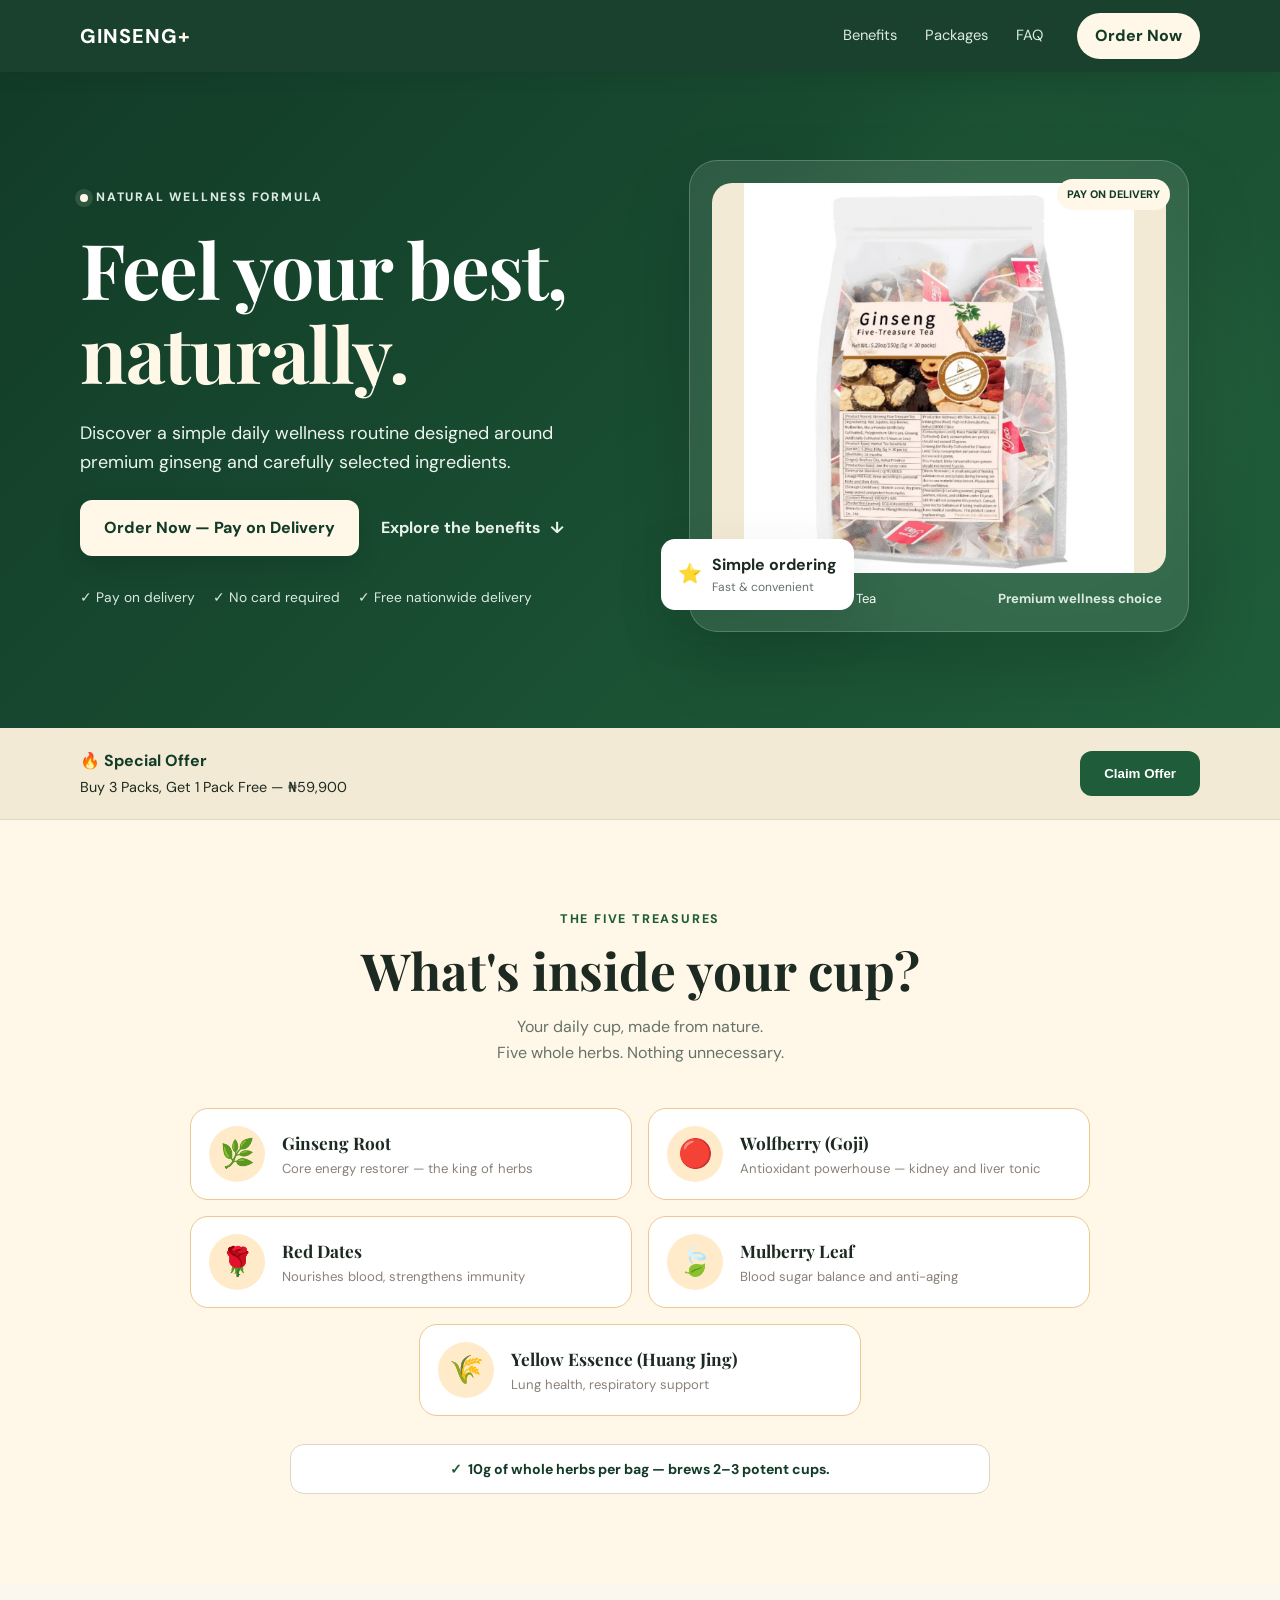
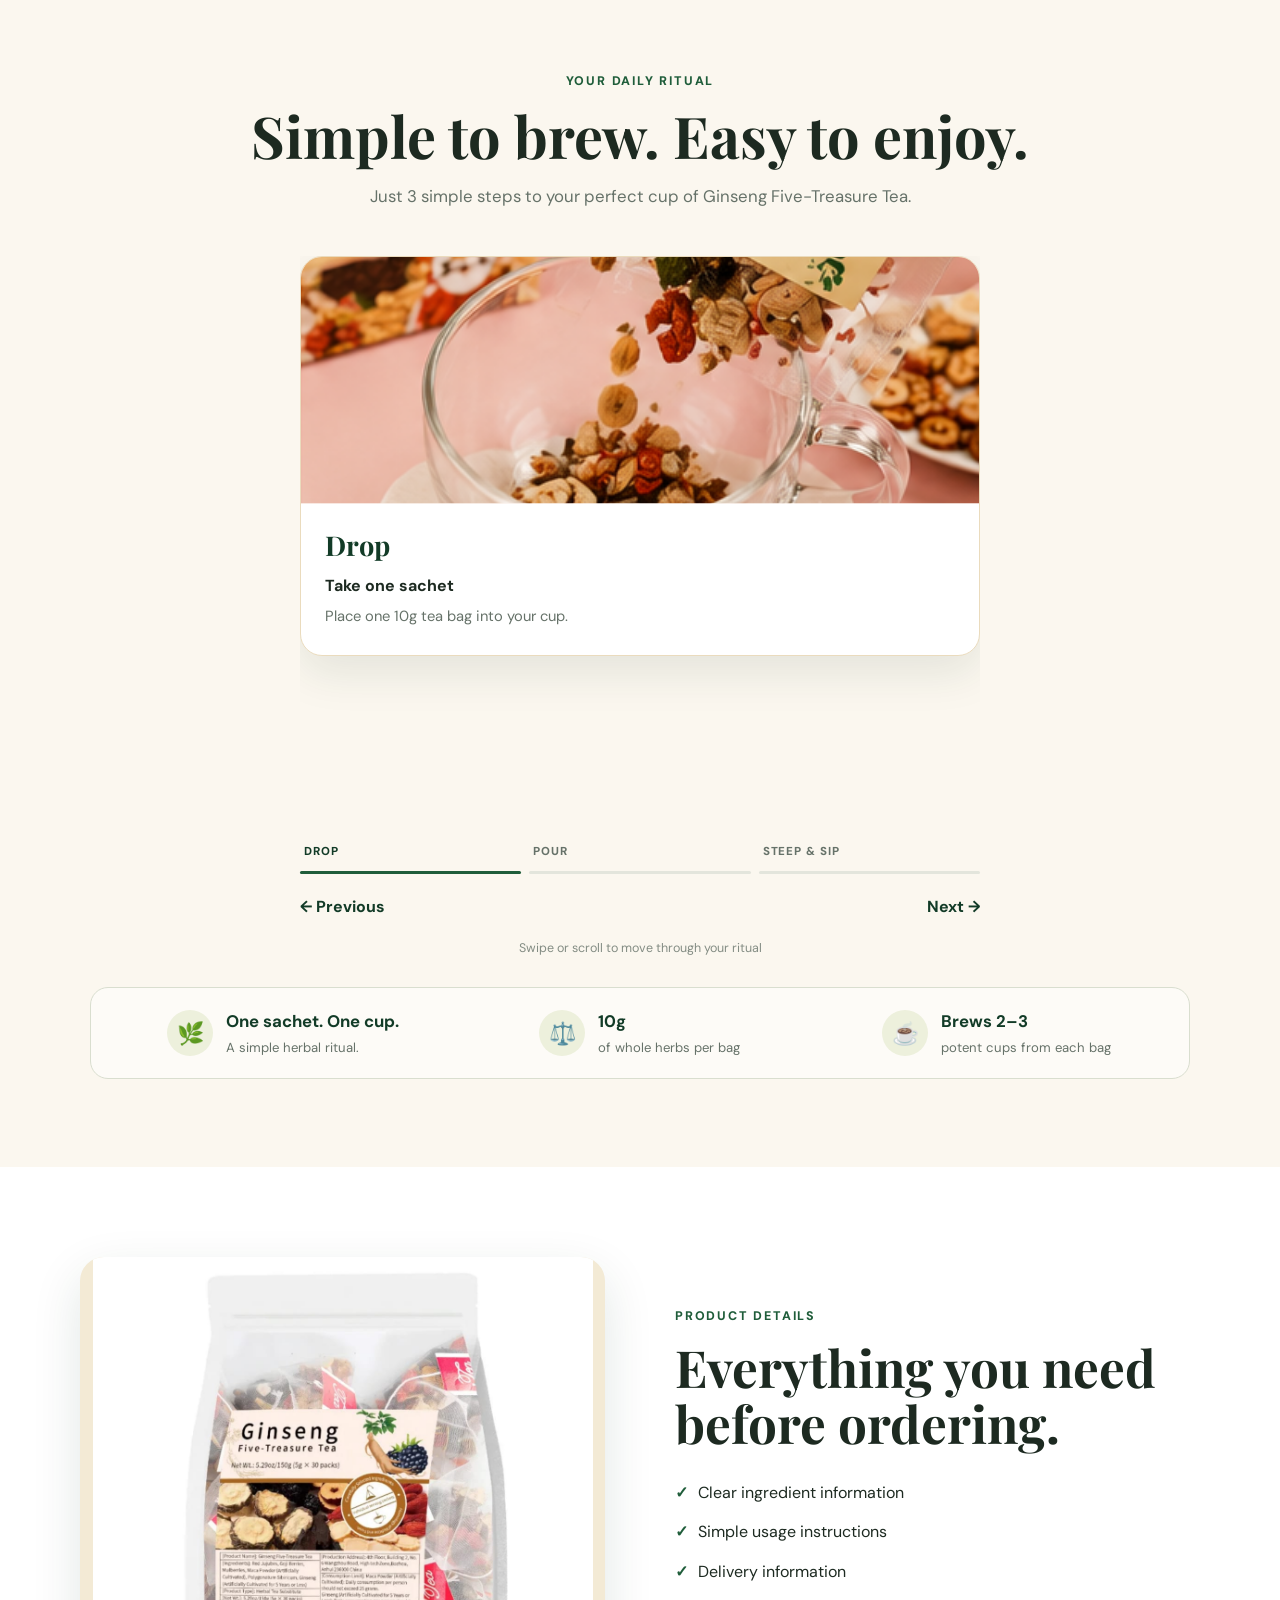
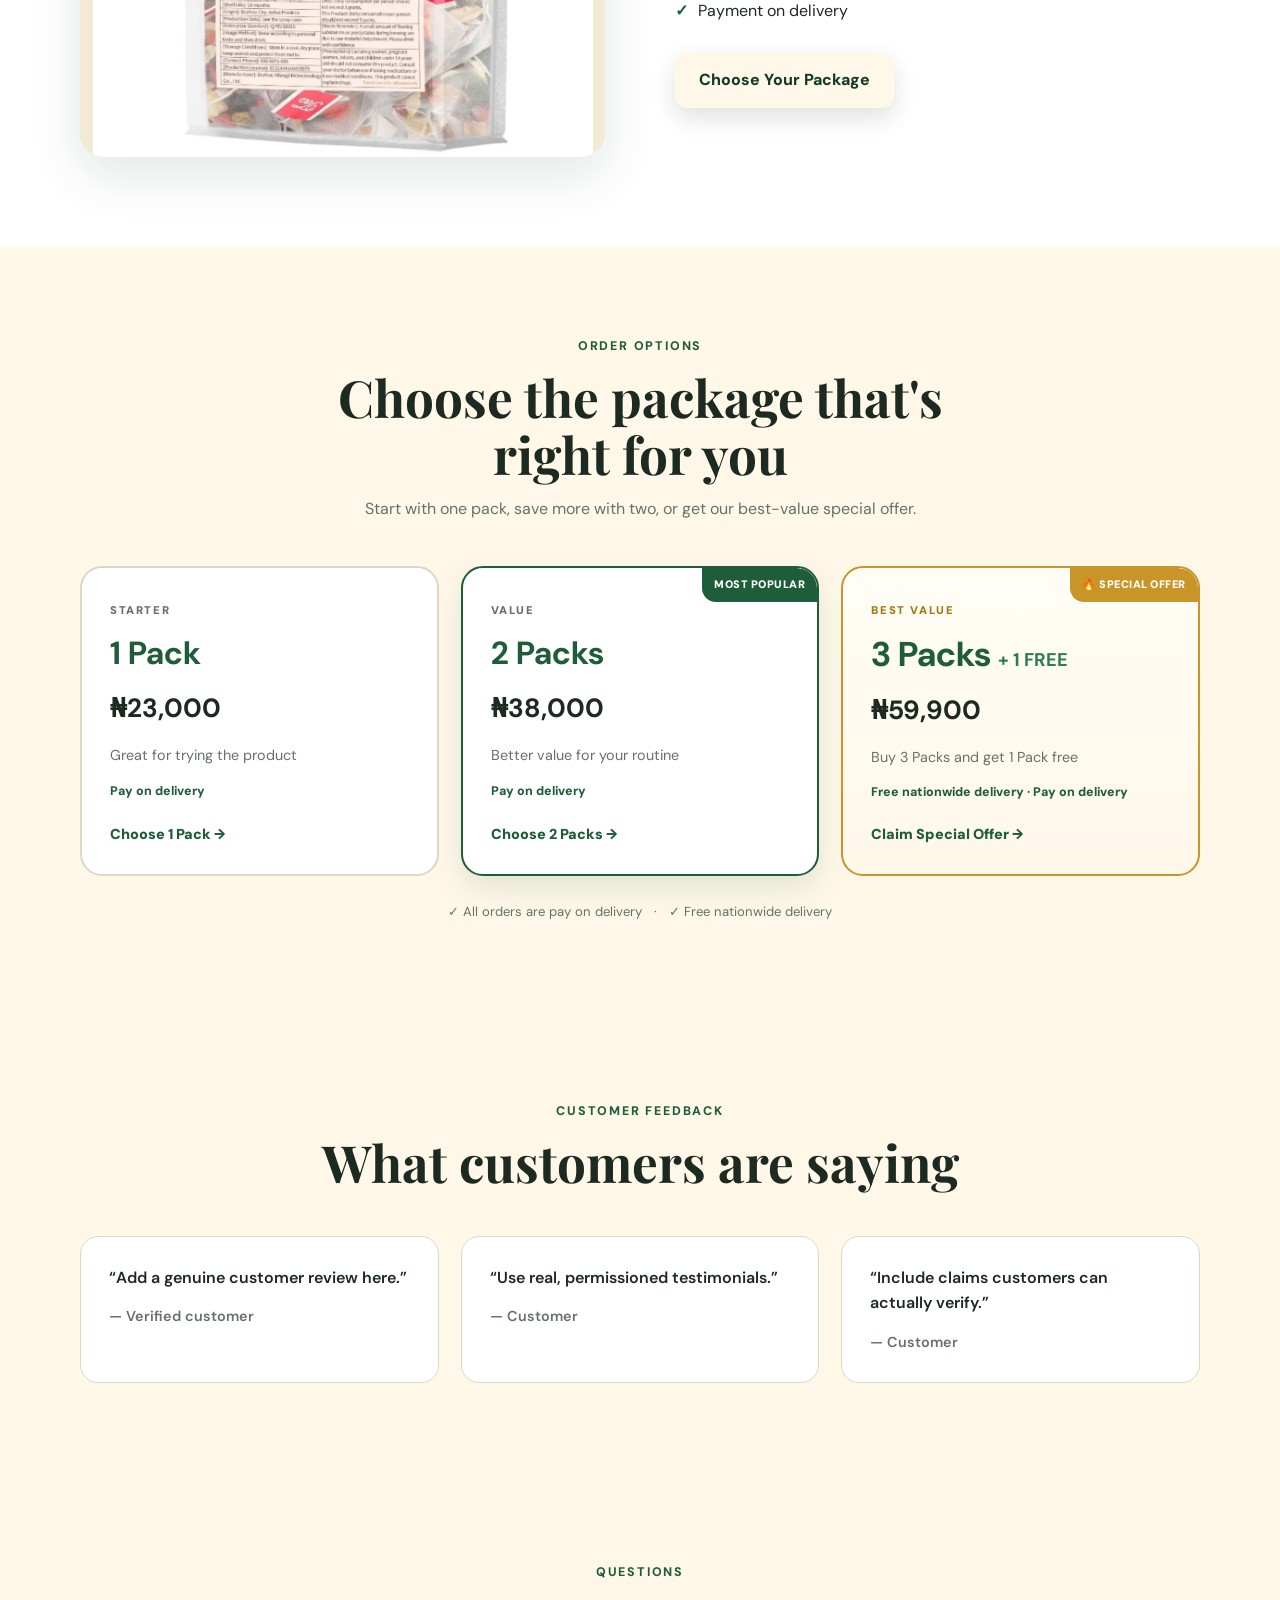
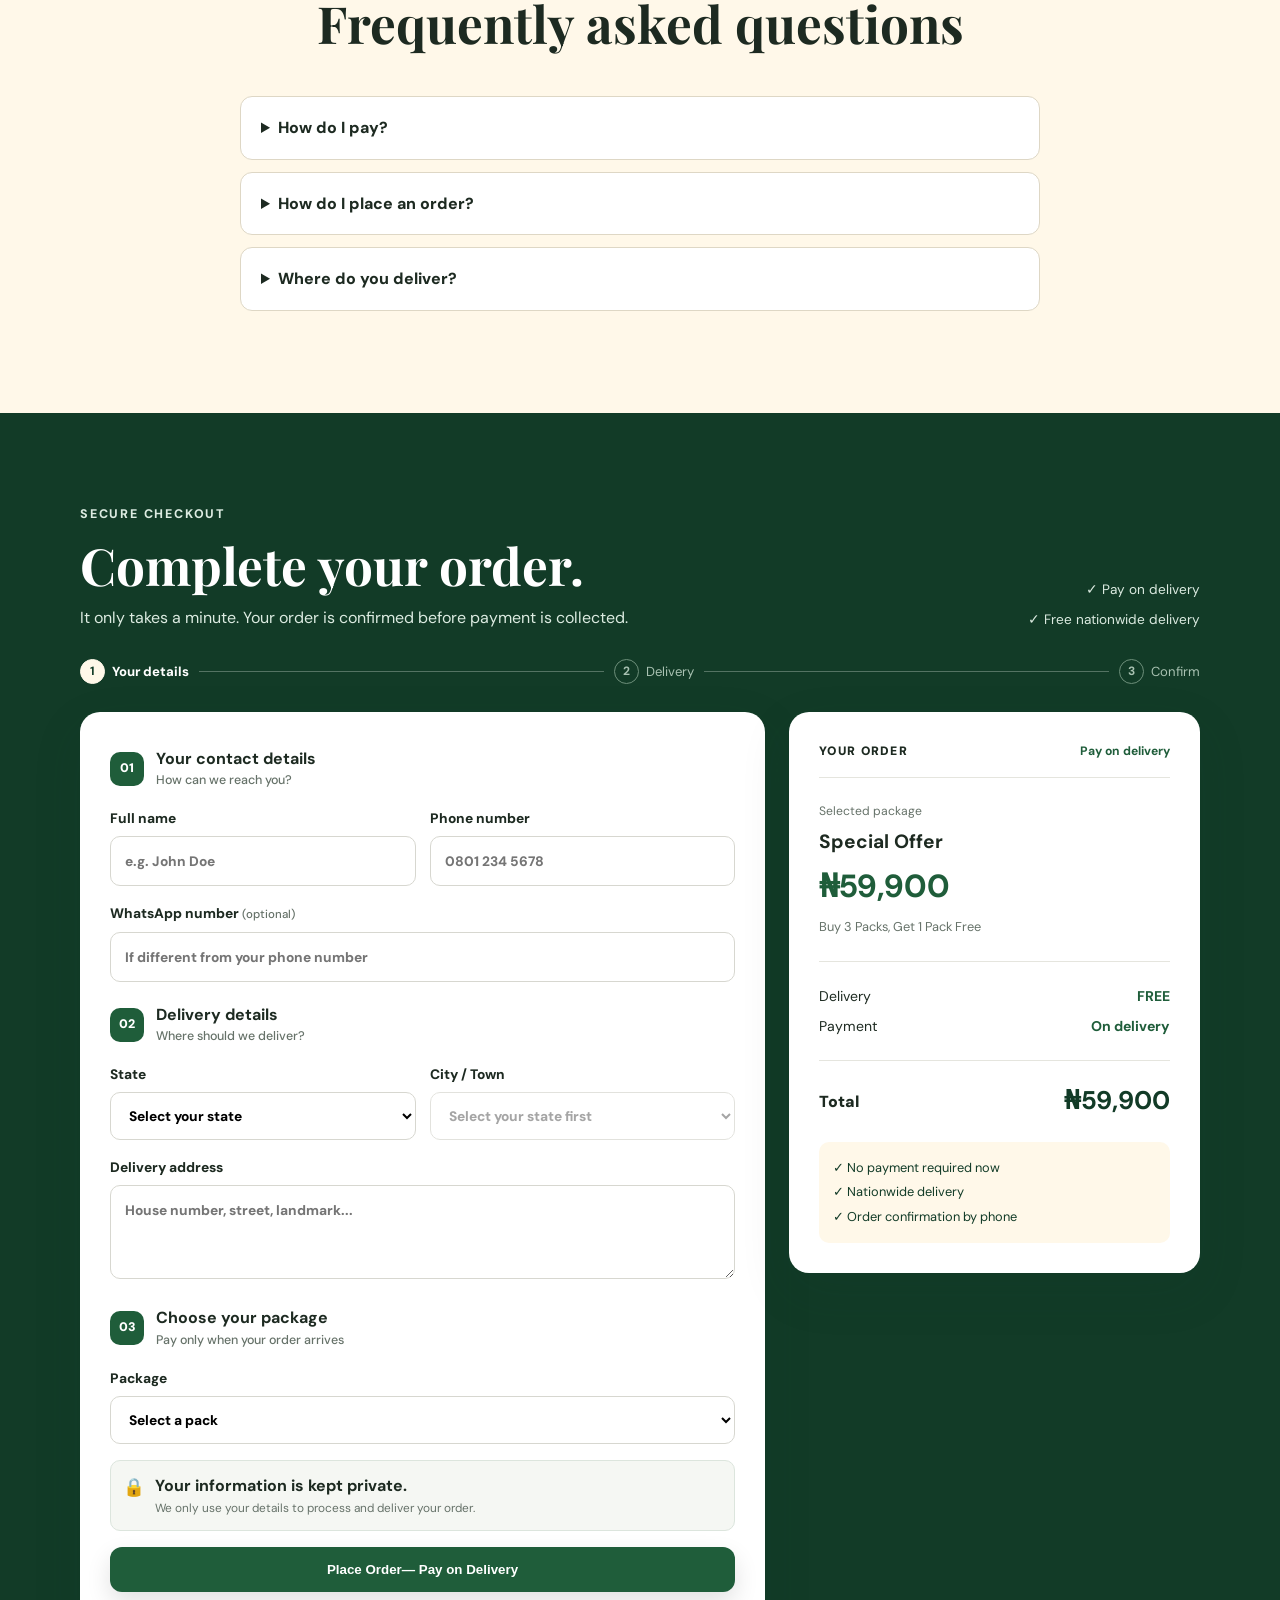
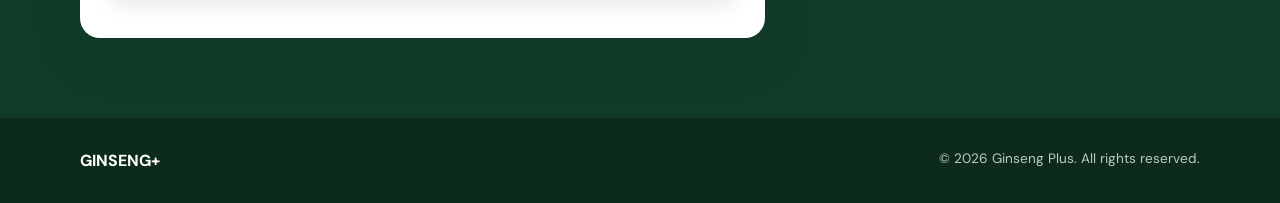
==== index.html @ 7aba9090 "Update order FAQ wording" ====
<!DOCTYPE html><html lang="en"><head><meta charset="UTF-8"><meta name="viewport" content="width=device-width, initial-scale=1.0"><meta name="description" content="Ginseng Plus — order online and pay on delivery."><title>Ginseng Plus | Pay on Delivery</title><link rel="stylesheet" href="css/style.css?v=14"></head><body><header class="site-header"><div class="container nav"><a class="logo" href="#">GINSENG<span>+</span></a><nav class="desktop-nav" aria-label="Main navigation"><a href="#benefits">Benefits</a><a href="#packages">Packages</a><a href="#faq">FAQ</a></nav><a class="nav-cta" href="#order">Order Now</a></div></header><main><section class="hero"><div class="container hero-grid"><div class="hero-copy"><div class="hero-kicker"><span class="kicker-dot"></span> NATURAL WELLNESS FORMULA</div><h1>Feel your best, <span>naturally.</span></h1><p class="hero-text">Discover a simple daily wellness routine designed around premium ginseng and carefully selected ingredients.</p><div class="hero-actions"><a class="btn btn-primary hero-primary" href="#order">Order Now <span>— Pay on Delivery</span></a><a class="text-link hero-secondary" href="#benefits">Explore the benefits <span>↓</span></a></div><div class="trust-row"><span>✓ Pay on delivery</span><span>✓ No card required</span><span>✓ Free nationwide delivery</span></div></div><div class="hero-visual"><div class="hero-glow"></div><div class="product-card"><div class="badge">PAY ON DELIVERY</div><img class="product-image" src="assets/product.jpg" alt="Ginseng Five-Treasure Tea product pack"><div class="product-caption"><span>Ginseng Five-Treasure Tea</span><strong>Premium wellness choice</strong></div></div><div class="floating-trust"><span>⭐</span><div><strong>Simple ordering</strong><small>Fast & convenient</small></div></div></div></div></section><section class="offer-strip"><div class="container offer"><div><strong>🔥 Special Offer</strong><br><span>Buy 3 Packs, Get 1 Pack Free — ₦59,900</span></div><button id="claimOffer" class="btn btn-secondary" type="button">Claim Offer</button></div></section><section class="product-section"><div class="container product-grid"><img class="product-image product-image-large" src="assets/product.jpg" alt="Ginseng Five-Treasure Tea product pack"><div><p class="eyebrow">PRODUCT DETAILS</p><h2>Everything you need before ordering.</h2><ul class="check-list"><li>Clear ingredient information</li><li>Simple usage instructions</li><li>Delivery information</li><li>Payment on delivery</li></ul><a class="btn btn-primary" href="#order">Choose Your Package</a></div></div></section><section id="packages" class="packages section"><div class="container"><div class="section-heading"><p class="eyebrow">ORDER OPTIONS</p><h2>Choose the package that's right for you</h2><p>Start with one pack, save more with two, or get our best-value special offer.</p></div><div class="package-grid"><button class="package" data-package="1 Pack — ₦23,000"><span class="package-label">STARTER</span><strong>1 Pack</strong><b>₦23,000</b><small>Great for trying the product</small><em>Pay on delivery</em><span class="package-cta">Choose 1 Pack →</span></button><button class="package popular" data-package="2 Packs — ₦38,000"><span class="popular-badge">MOST POPULAR</span><span class="package-label">VALUE</span><strong>2 Packs</strong><b>₦38,000</b><small>Better value for your routine</small><em>Pay on delivery</em><span class="package-cta">Choose 2 Packs →</span></button><button id="special-offer" class="package special" data-package="3 Packs + 1 Free — ₦59,900"><span class="special-badge">🔥 SPECIAL OFFER</span><span class="package-label">BEST VALUE</span><strong>3 Packs <span>+ 1 FREE</span></strong><b>₦59,900</b><small>Buy 3 Packs and get 1 Pack free</small><em>Free nationwide delivery · Pay on delivery</em><span class="package-cta">Claim Special Offer →</span></button></div><p class="package-note">✓ All orders are pay on delivery &nbsp; · &nbsp; ✓ Free nationwide delivery</p></div></section><section class="reviews section"><div class="container"><div class="section-heading"><p class="eyebrow">CUSTOMER FEEDBACK</p><h2>What customers are saying</h2></div><div class="reviews-grid"><blockquote>“Add a genuine customer review here.”<cite>— Verified customer</cite></blockquote><blockquote>“Use real, permissioned testimonials.”<cite>— Customer</cite></blockquote><blockquote>“Include claims customers can actually verify.”<cite>— Customer</cite></blockquote></div></div></section><section id="faq" class="faq section"><div class="container narrow"><div class="section-heading"><p class="eyebrow">QUESTIONS</p><h2>Frequently asked questions</h2></div><details><summary>How do I pay?</summary><p>You pay when your order is delivered. No card payment is required on this website.</p></details><details><summary>How do I place an order?</summary><p>Select a pack, complete your delivery details, and submit the order. Your order can then be confirmed by our team.</p></details><details><summary>Where do you deliver?</summary><p>We offer free delivery nationwide.</p></details></div></section><section id="order" class="order-section"><div class="container checkout-wrap"><div class="checkout-header"><div><p class="eyebrow">SECURE CHECKOUT</p><h2>Complete your order.</h2><p>It only takes a minute. Your order is confirmed before payment is collected.</p></div><div class="checkout-trust"><span>✓ Pay on delivery</span><span>✓ Free nationwide delivery</span></div></div><div class="checkout-progress"><span class="active"><b>1</b> Your details</span><i></i><span><b>2</b> Delivery</span><i></i><span><b>3</b> Confirm</span></div><div class="checkout-grid"><div class="checkout-form-card"><form id="orderForm"><div class="form-step-title"><span>01</span><div><strong>Your contact details</strong><small>How can we reach you?</small></div></div><div class="field-grid"><label>Full name<input name="name" autocomplete="name" placeholder="e.g. John Doe" required></label><label>Phone number<input type="tel" name="phone" autocomplete="tel" placeholder="0801 234 5678" required></label></div><label>WhatsApp number <small>(optional)</small><input type="tel" name="whatsapp" autocomplete="tel" placeholder="If different from your phone number"></label><div class="form-step-title"><span>02</span><div><strong>Delivery details</strong><small>Where should we deliver?</small></div></div><div class="field-grid"><label>State<select name="state" id="state" autocomplete="address-level1" required><option value="">Select your state</option><option>Abia</option><option>Adamawa</option><option>Akwa Ibom</option><option>Anambra</option><option>Bauchi</option><option>Bayelsa</option><option>Benue</option><option>Borno</option><option>Cross River</option><option>Delta</option><option>Ebonyi</option><option>Edo</option><option>Ekiti</option><option>Enugu</option><option>Gombe</option><option>Imo</option><option>Jigawa</option><option>Kaduna</option><option>Kano</option><option>Katsina</option><option>Kebbi</option><option>Kogi</option><option>Kwara</option><option>Lagos</option><option>Nasarawa</option><option>Niger</option><option>Ogun</option><option>Ondo</option><option>Osun</option><option>Oyo</option><option>Plateau</option><option>Rivers</option><option>Sokoto</option><option>Taraba</option><option>Yobe</option><option>Zamfara</option><option>Federal Capital Territory (FCT)</option></select></label><label>City / Town<select name="city" id="city" autocomplete="address-level2" required disabled><option value="">Select your state first</option></select></label></div><label id="otherCityWrap" class="other-city-field is-hidden">Other City / Town <small>(optional if your town is not listed)</small><input name="other_city" id="otherCity" autocomplete="address-level2" placeholder="Enter your city or town"></label><label>Delivery address<textarea name="address" rows="3" placeholder="House number, street, landmark..." required></textarea></label><div class="form-step-title"><span>03</span><div><strong>Choose your package</strong><small>Pay only when your order arrives</small></div></div><label>Package<select name="package" id="package" required><option value="">Select a pack</option><option>1 Pack — ₦23,000</option><option>2 Packs — ₦38,000</option><option>3 Packs + 1 Free — ₦59,900</option></select></label><div class="order-security"><span>🔒</span><div><strong>Your information is kept private.</strong><small>We only use your details to process and deliver your order.</small></div></div><button class="btn btn-primary checkout-submit" type="submit"><span>Place Order</span><strong>— Pay on Delivery</strong></button><small id="formMessage"></small></form></div><aside class="order-summary-card"><div class="summary-head"><span>YOUR ORDER</span><strong>Pay on delivery</strong></div><div class="selected-package"><small>Selected package</small><strong id="checkoutPackageName">Special Offer</strong><b id="checkoutPackagePrice">₦59,900</b><span id="checkoutPackageBenefit">Buy 3 Packs, Get 1 Pack Free</span></div><div class="summary-lines"><div><span>Delivery</span><strong>FREE</strong></div><div><span>Payment</span><strong>On delivery</strong></div></div><div class="summary-total"><span>Total</span><strong id="checkoutTotal">₦59,900</strong></div><div class="summary-reassurance">✓ No payment required now<br>✓ Nationwide delivery<br>✓ Order confirmation by phone</div></aside></div></div></section><section id="confirmation" class="confirmation hidden"><div class="container confirmation-card"><div class="success-icon">✓</div><p class="eyebrow">ORDER RECEIVED</p><h2>Thank you for your order.</h2><p>Your order has been recorded. Our team will contact you to confirm the delivery details.</p><div id="orderSummary"></div><a class="btn btn-primary" href="#">Back to Home</a></div></section></main><div id="mobilePurchaseBar" class="mobile-purchase-bar is-hidden" aria-label="Quick order"><div><small id="mobilePackageLabel">Special Offer</small><strong id="mobilePackagePrice">₦59,900</strong></div><button type="button" id="mobileOrderBtn">Order Now →</button></div><footer><div class="container footer"><strong>GINSENG+</strong><p>© 2026 Ginseng Plus. All rights reserved.</p></div></footer><script src="js/script.js"></script><script src="js/routine-carousel.js"></script><script src="js/location-api.js" defer></script><script>document.addEventListener('DOMContentLoaded',()=>{const c=document.getElementById('claimOffer'),t=document.getElementById('special-offer'),bar=document.getElementById('mobilePurchaseBar'),order=document.getElementById('order'),mobileBtn=document.getElementById('mobileOrderBtn'),label=document.getElementById('mobilePackageLabel'),price=document.getElementById('mobilePackagePrice'),checkoutName=document.getElementById('checkoutPackageName'),checkoutPrice=document.getElementById('checkoutPackagePrice'),checkoutBenefit=document.getElementById('checkoutPackageBenefit'),checkoutTotal=document.getElementById('checkoutTotal'),packageSelect=document.getElementById('package');c.addEventListener('click',()=>{t.classList.add('engaged');packageSelect.value=t.dataset.package;updatePackage(t.dataset.package);order.scrollIntoView({behavior:'smooth',block:'start'})});function updatePackage(value){let n='Special Offer',p='₦59,900',benefit='Buy 3 Packs, Get 1 Pack Free';if(value.includes('2 Packs')){n='2 Packs';p='₦38,000';benefit='Better value for your routine'}else if(value.includes('1 Pack')){n='1 Pack';p='₦23,000';benefit='Great for trying the product'}label.textContent=n;price.textContent=p;checkoutName.textContent=n;checkoutPrice.textContent=p;checkoutBenefit.textContent=benefit;checkoutTotal.textContent=p}document.querySelectorAll('.package').forEach(card=>card.addEventListener('click',()=>{packageSelect.value=card.dataset.package;updatePackage(card.dataset.package);order.scrollIntoView({behavior:'smooth',block:'start'})}));packageSelect.addEventListener('change',e=>updatePackage(e.target.value));mobileBtn.addEventListener('click',()=>order.scrollIntoView({behavior:'smooth',block:'start'}));const observer=new IntersectionObserver(entries=>{const visible=entries.some(e=>e.isIntersecting);bar.classList.toggle('is-hidden',visible)},{threshold:.05});observer.observe(order);updatePackage(packageSelect.value)});</script></body></html>
---- css/style.css ----
@import url('https://fonts.googleapis.com/css2?family=DM+Sans:wght@400;500;600;700;800&family=Playfair+Display:wght@600;700&display=swap');
:root{--green:#1f5d3a;--green-dark:#123b27;--green-light:#2f7d4f;--cream:#fff8e9;--cream-dark:#f3ead5;--text:#1d2a21;--muted:#667269;--white:#fff;--border:#ded7c5;--shadow:0 18px 50px rgba(18,59,39,.12)}*{box-sizing:border-box;margin:0;padding:0}html{scroll-behavior:smooth;scroll-padding-top:80px}body{font-family:"DM Sans",sans-serif;color:var(--text);background:var(--cream);line-height:1.6}a{color:inherit;text-decoration:none}.container{width:min(1120px,92%);margin:auto}.narrow{max-width:800px}.site-header{background:rgba(18,59,39,.97);color:#fff;position:sticky;top:0;z-index:50;box-shadow:0 4px 20px rgba(0,0,0,.08)}.nav{min-height:72px;display:flex;align-items:center;gap:34px}.logo{font-weight:800;letter-spacing:1px;font-size:1.25rem;margin-right:auto}.logo span{color:var(--cream)}.desktop-nav{display:flex;gap:28px;font-size:.92rem;color:#dcebe1}.desktop-nav a{transition:.2s}.desktop-nav a:hover{color:#fff}.nav-cta{background:var(--cream);color:var(--green-dark);font-weight:800;padding:10px 18px;border-radius:999px;transition:transform .2s,box-shadow .2s}.nav-cta:hover{transform:translateY(-2px);box-shadow:0 8px 20px rgba(0,0,0,.16)}.hero{background:radial-gradient(circle at 78% 45%,rgba(73,145,92,.32),transparent 28%),linear-gradient(135deg,var(--green-dark),var(--green));color:#fff;padding:88px 0 96px;overflow:hidden}.hero-grid{display:grid;grid-template-columns:1.02fr .98fr;gap:55px;align-items:center}.hero-copy{position:relative;z-index:2}.hero-kicker{display:inline-flex;align-items:center;gap:8px;color:#dcebe1;font-weight:800;letter-spacing:1.8px;font-size:.76rem;margin-bottom:18px}.kicker-dot{width:8px;height:8px;background:var(--cream);border-radius:50%;box-shadow:0 0 0 5px rgba(255,248,233,.12)}h1,h2{font-family:"Playfair Display",serif;line-height:1.1}h1{font-size:clamp(3rem,6vw,5.3rem);max-width:720px;letter-spacing:-1.5px}h1 span{color:var(--cream)}.hero-text{max-width:600px;margin:24px 0;font-size:1.12rem;color:#edf5ef}.hero-actions{display:flex;gap:22px;align-items:center;flex-wrap:wrap}.btn{display:inline-block;border:0;cursor:pointer;border-radius:12px;padding:15px 24px;font-weight:800;transition:transform .2s,box-shadow .2s}.btn:hover{transform:translateY(-2px)}.btn-primary{background:var(--cream);color:var(--green-dark);box-shadow:0 10px 25px rgba(0,0,0,.12)}.btn-secondary{background:var(--green);color:#fff}.hero-secondary{font-weight:700;color:#e8f2eb}.hero-secondary span{display:inline-block;margin-left:5px;transition:transform .2s}.hero-secondary:hover span{transform:translateY(3px)}.trust-row{display:flex;gap:18px;flex-wrap:wrap;margin-top:30px;color:#dcebe1;font-size:.86rem}.hero-visual{position:relative;max-width:500px;margin:auto;width:100%}.hero-glow{position:absolute;width:280px;height:280px;border-radius:50%;background:rgba(255,248,233,.12);filter:blur(10px);left:50%;top:45%;transform:translate(-50%,-50%)}.product-card{background:rgba(255,255,255,.1);border:1px solid rgba(255,255,255,.2);padding:22px;border-radius:28px;text-align:center;position:relative;box-shadow:0 30px 70px rgba(0,0,0,.16);backdrop-filter:blur(8px)}.badge{position:absolute;top:18px;right:18px;background:var(--cream);color:var(--green-dark);font-weight:800;font-size:.68rem;padding:7px 10px;border-radius:999px;z-index:2}.product-image{display:block;width:100%;height:390px;object-fit:contain;border-radius:20px;background:var(--cream-dark)}.product-caption{display:flex;justify-content:space-between;gap:12px;text-align:left;padding:15px 4px 0;font-size:.82rem}.product-caption strong{color:#dcebe1}.floating-trust{position:absolute;bottom:22px;left:-28px;background:#fff;color:var(--text);padding:13px 17px;border-radius:14px;display:flex;align-items:center;gap:10px;box-shadow:var(--shadow);min-width:180px}.floating-trust>span{font-size:1.2rem}.floating-trust strong,.floating-trust small{display:block}.floating-trust small{color:var(--muted);font-size:.75rem}.offer-strip{background:var(--cream-dark);border-bottom:1px solid var(--border)}.offer{display:flex;align-items:center;justify-content:space-between;gap:20px;padding:20px 0}.offer strong{color:var(--green-dark)}.offer span{font-size:.9rem}.section{padding:90px 0}.section-heading{text-align:center;max-width:700px;margin:0 auto 45px}.eyebrow{color:var(--green);font-weight:800;letter-spacing:1.8px;font-size:.78rem;margin-bottom:12px}.hero .eyebrow{color:var(--cream)}.section-heading h2,.product-grid h2,.checkout-header h2{font-size:clamp(2.2rem,4vw,3.5rem)}.section-heading p:last-child{color:var(--muted);margin-top:14px}.benefits-grid,.reviews-grid,.package-grid{display:grid;grid-template-columns:repeat(3,1fr);gap:22px}.benefit{background:#fff;padding:30px;border:1px solid var(--border);border-radius:18px;transition:transform .2s,box-shadow .2s}.benefit:hover{transform:translateY(-5px);box-shadow:var(--shadow)}.icon{color:var(--green);font-weight:900;margin-bottom:20px}.benefit h3{margin-bottom:8px}.benefit p{color:var(--muted)}.product-section{background:#fff;padding:90px 0}.product-grid{display:grid;grid-template-columns:1fr 1fr;gap:70px;align-items:center}.product-image-large{height:500px;border-radius:24px;background:var(--cream-dark);box-shadow:var(--shadow)}.check-list{list-style:none;margin:28px 0}.check-list li{margin:14px 0}.check-list li::before{content:"✓";color:var(--green);font-weight:900;margin-right:10px}.package{border:2px solid var(--border);background:#fff;border-radius:22px;padding:34px 28px 28px;cursor:pointer;text-align:left;font:inherit;display:grid;gap:9px;transition:transform .22s,box-shadow .22s,border-color .22s;position:relative;min-height:310px;overflow:hidden}.package:hover,.package.engaged{border-color:var(--green);transform:translateY(-7px);box-shadow:0 0 0 3px rgba(31,93,58,.10),var(--shadow)}.package-label{font-size:.7rem;letter-spacing:1.6px;color:var(--muted);font-weight:900}.package strong{font-size:2rem;color:var(--green);line-height:1.15}.package strong span{color:var(--green-light);font-size:1.15rem;white-space:nowrap}.package b{font-size:1.65rem;color:var(--text)}.package small{color:var(--muted);font-size:.9rem}.package em{font-style:normal;font-size:.78rem;color:var(--green);font-weight:800}.package-cta{margin-top:auto;color:var(--green);font-weight:900;font-size:.9rem}.popular{border-color:var(--green);box-shadow:0 12px 30px rgba(31,93,58,.13)}.popular-badge,.special-badge{position:absolute;top:0;right:0;border-radius:0 20px 0 14px;padding:8px 12px;font-size:.68rem;font-weight:900;letter-spacing:.5px}.popular-badge{background:var(--green);color:#fff}.special{border-color:#c99528;background:linear-gradient(180deg,#fffdf6,#fff8e9)}.special:hover,.special.engaged{border-color:#a87816;box-shadow:0 0 0 4px rgba(201,149,40,.16),0 20px 55px rgba(93,69,20,.15)}.special-badge{background:#c99528;color:#fff}.special .package-label{color:#a87816}.special strong{font-size:2.15rem}.package-note{text-align:center;color:var(--muted);font-size:.82rem;margin-top:25px}.reviews-grid{grid-template-columns:repeat(3,1fr)}blockquote{background:#fff;border:1px solid var(--border);border-radius:18px;padding:28px;font-weight:600}blockquote cite{display:block;color:var(--muted);margin-top:15px;font-style:normal;font-size:.9rem}.faq details{background:#fff;border:1px solid var(--border);border-radius:12px;margin:12px 0;padding:18px 20px}.faq summary{cursor:pointer;font-weight:800}.faq details p{color:var(--muted);margin-top:10px}.order-section{padding:80px 0;background:var(--green-dark);color:#fff}.checkout-header{display:flex;justify-content:space-between;align-items:end;gap:35px;margin-bottom:28px}.checkout-header>div:first-child{max-width:650px}.checkout-header p{color:#dcebe1;margin-top:12px}.checkout-trust{display:flex;flex-direction:column;gap:8px;color:#dcebe1;font-size:.85rem;text-align:right}.checkout-progress{display:flex;align-items:center;gap:10px;margin:0 0 28px;color:#a9c2b2;font-size:.82rem}.checkout-progress span{display:flex;align-items:center;gap:7px;white-space:nowrap}.checkout-progress span.active{color:#fff;font-weight:800}.checkout-progress b{display:grid;place-items:center;width:25px;height:25px;border:1px solid #6d8f7a;border-radius:50%;font-size:.75rem}.checkout-progress .active b{background:var(--cream);color:var(--green-dark);border-color:var(--cream)}.checkout-progress i{height:1px;background:#547363;flex:1}.checkout-grid{display:grid;grid-template-columns:minmax(0,1.25fr) minmax(290px,.75fr);gap:24px;align-items:start}.checkout-form-card,.order-summary-card{background:#fff;color:var(--text);border-radius:20px;padding:30px;box-shadow:var(--shadow)}.checkout-form-card form{display:grid;gap:16px}.checkout-form-card label{font-size:.86rem;font-weight:800}.checkout-form-card label small{font-weight:500;color:var(--muted)}.checkout-form-card input,.checkout-form-card textarea,.checkout-form-card select{width:100%;margin-top:7px;padding:13px 14px;border:1px solid #d7d7d0;border-radius:10px;background:#fff;font:inherit;outline:none;transition:border-color .2s,box-shadow .2s}.checkout-form-card input:focus,.checkout-form-card textarea:focus,.checkout-form-card select:focus{border-color:var(--green);box-shadow:0 0 0 3px rgba(31,93,58,.1)}.field-grid{display:grid;grid-template-columns:1fr 1fr;gap:14px}.form-step-title{display:flex;align-items:center;gap:12px;padding:4px 0 0}.form-step-title>span{display:grid;place-items:center;width:34px;height:34px;border-radius:10px;background:var(--green);color:#fff;font-size:.78rem;font-weight:900}.form-step-title strong,.form-step-title small{display:block}.form-step-title small{color:var(--muted);font-weight:500;font-size:.78rem}.order-security{display:flex;gap:10px;background:#f5f7f3;border:1px solid #dce5dd;border-radius:10px;padding:12px}.order-security span{font-size:1.1rem}.order-security strong,.order-security small{display:block}.order-security small{color:var(--muted);font-size:.74rem}.checkout-submit{width:100%;background:var(--green);color:#fff}.checkout-submit strong{font-weight:600}.form-status{display:block;margin-top:3px}.form-error{color:#b42318}.order-summary-card{position:sticky;top:95px}.summary-head{display:flex;justify-content:space-between;gap:10px;border-bottom:1px solid #e5e5de;padding-bottom:16px;font-size:.76rem}.summary-head span{font-weight:900;letter-spacing:1.3px}.summary-head strong{color:var(--green)}.selected-package{padding:24px 0;border-bottom:1px solid #e5e5de}.selected-package small,.selected-package strong,.selected-package b,.selected-package span{display:block}.selected-package small{color:var(--muted);font-size:.76rem}.selected-package strong{font-size:1.2rem;margin-top:5px}.selected-package b{font-size:2rem;color:var(--green);margin-top:4px}.selected-package span{color:var(--muted);font-size:.8rem;margin-top:4px}.summary-lines{padding:16px 0;border-bottom:1px solid #e5e5de}.summary-lines div{display:flex;justify-content:space-between;margin:7px 0;font-size:.88rem}.summary-lines strong{color:var(--green)}.summary-total{display:flex;justify-content:space-between;align-items:center;padding:20px 0;font-weight:900}.summary-total strong{font-size:1.6rem;color:var(--green-dark)}.summary-reassurance{background:var(--cream);border-radius:10px;padding:14px;color:var(--green-dark);font-size:.8rem;line-height:1.9}.confirmation{padding:80px 0}.hidden{display:none}.confirmation-card{max-width:700px;background:#fff;border:1px solid var(--border);border-radius:24px;padding:45px;text-align:center}.success-icon{width:60px;height:60px;border-radius:50%;background:var(--green);color:var(--cream);display:grid;place-items:center;font-size:2rem;font-weight:900;margin:0 auto 20px}.summary{display:grid;gap:8px;text-align:left;background:var(--cream);padding:20px;border-radius:12px;margin:25px 0}.payment-line{color:var(--green)}.mobile-purchase-bar{display:none}footer{background:#0d2b1c;color:#fff;padding:30px 0}.footer{display:flex;justify-content:space-between;gap:20px}.footer p{color:#b9cdbf;font-size:.85rem}@media(max-width:800px){.desktop-nav{display:none}.nav{min-height:64px}.hero-grid,.product-grid,.checkout-grid{grid-template-columns:1fr}.hero{padding:58px 0 72px}.hero-text{font-size:1rem}.hero-actions{gap:14px}.hero-primary{width:100%;text-align:center}.hero-secondary{width:100%;text-align:center}.trust-row{gap:10px;font-size:.78rem}.hero-visual{max-width:420px;margin-top:12px}.product-image{height:300px}.product-caption{flex-direction:column;gap:2px}.floating-trust{left:8px;bottom:14px}.product-image-large{height:380px}.benefits-grid,.reviews-grid,.package-grid{grid-template-columns:1fr}.package{min-height:285px;padding:30px 22px}.package strong{font-size:1.85rem}.package strong span{font-size:1rem}.offer{flex-wrap:wrap}.offer .btn{width:100%}.checkout-header{display:block}.checkout-trust{text-align:left;margin-top:20px}.checkout-progress{font-size:.7rem}.checkout-grid{gap:15px}.checkout-form-card,.order-summary-card{padding:22px}.field-grid{grid-template-columns:1fr}.order-summary-card{position:static;order:-1}.mobile-purchase-bar{position:fixed;left:10px;right:10px;bottom:10px;z-index:100;display:flex;align-items:center;justify-content:space-between;gap:12px;background:rgba(18,59,39,.98);color:#fff;padding:10px 10px 10px 16px;border-radius:16px;box-shadow:0 12px 35px rgba(0,0,0,.25);transform:translateY(0);opacity:1;transition:transform .25s,opacity .25s}.mobile-purchase-bar.is-hidden{display:flex;transform:translateY(130%);opacity:0;pointer-events:none}.mobile-purchase-bar div{display:flex;flex-direction:column;min-width:0}.mobile-purchase-bar small{font-size:.7rem;color:#cfe1d5;white-space:nowrap}.mobile-purchase-bar strong{font-size:1.05rem;line-height:1.15}.mobile-purchase-bar button{border:0;background:var(--cream);color:var(--green-dark);font:inherit;font-weight:900;border-radius:11px;padding:12px 15px;white-space:nowrap;cursor:pointer}.mobile-purchase-bar button:active{transform:scale(.97)}.order-section{padding-bottom:100px}.footer{flex-direction:column}.confirmation-card{padding:30px}}
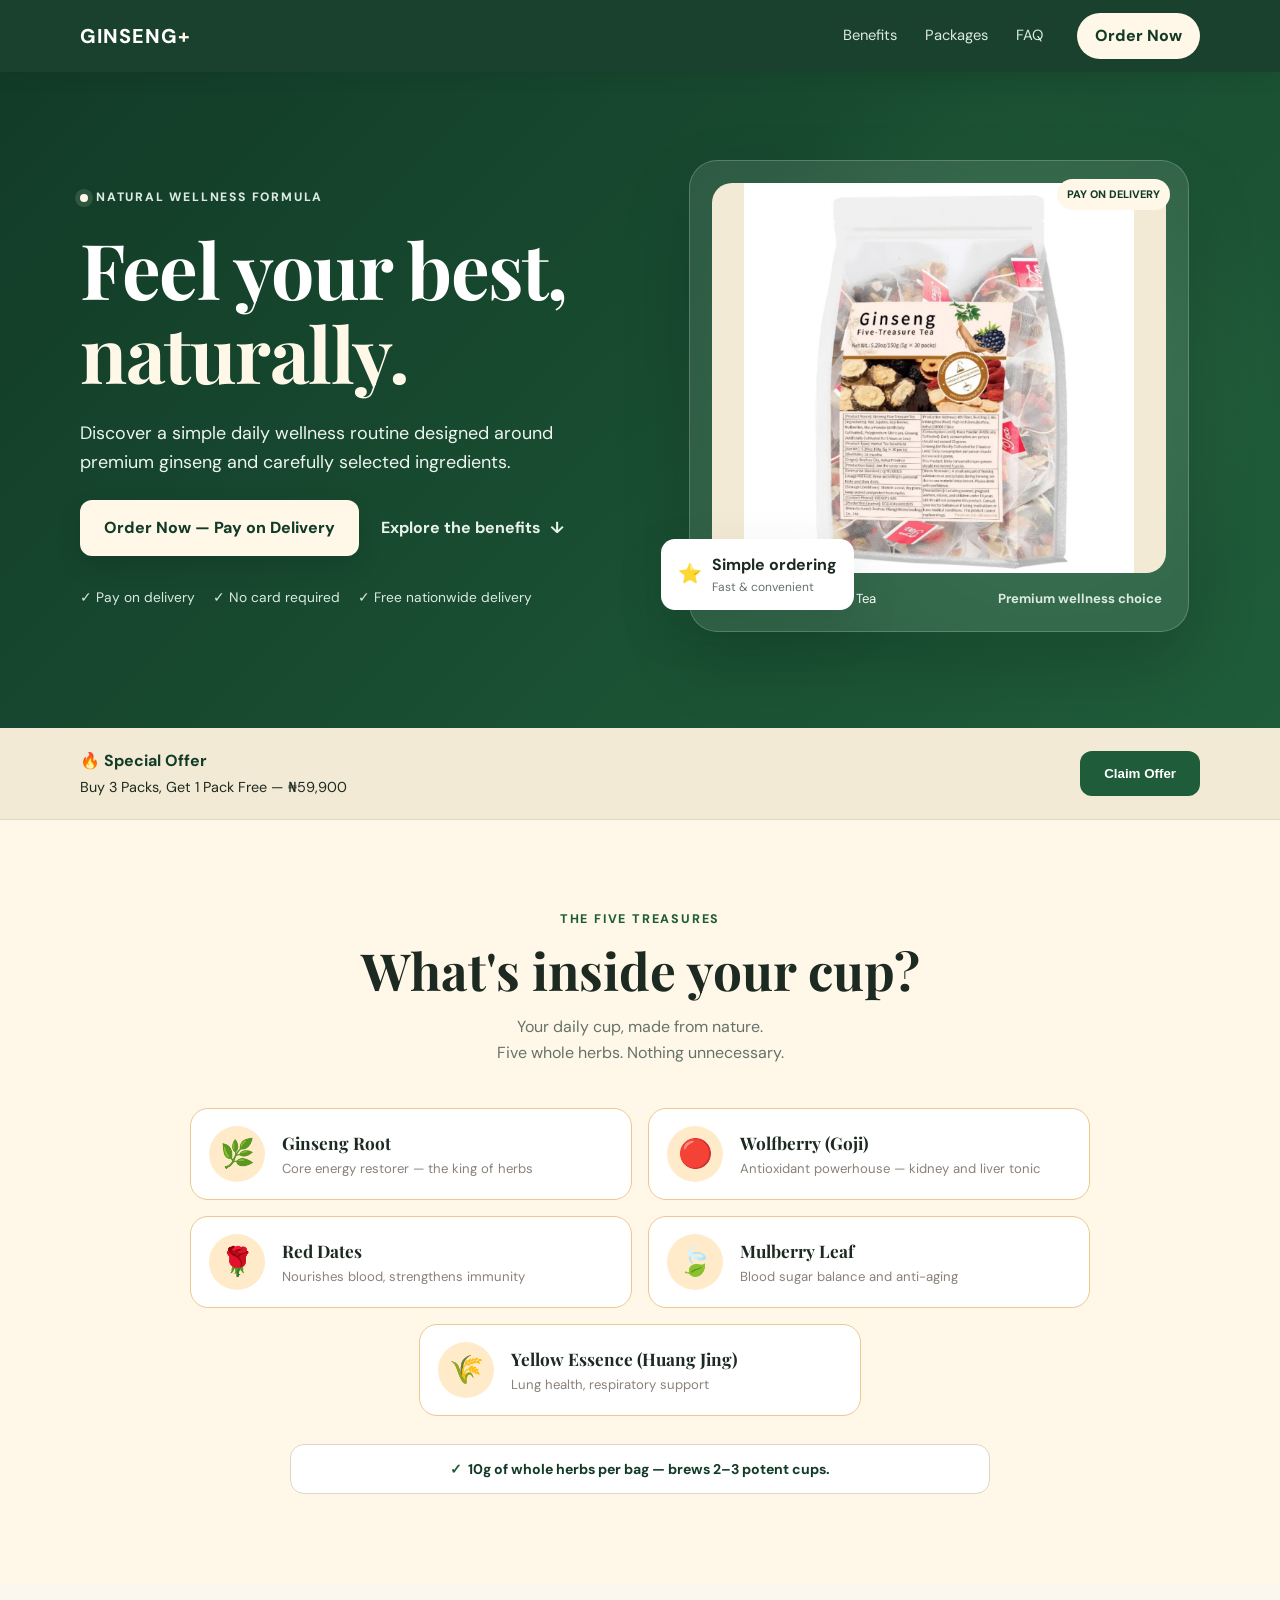
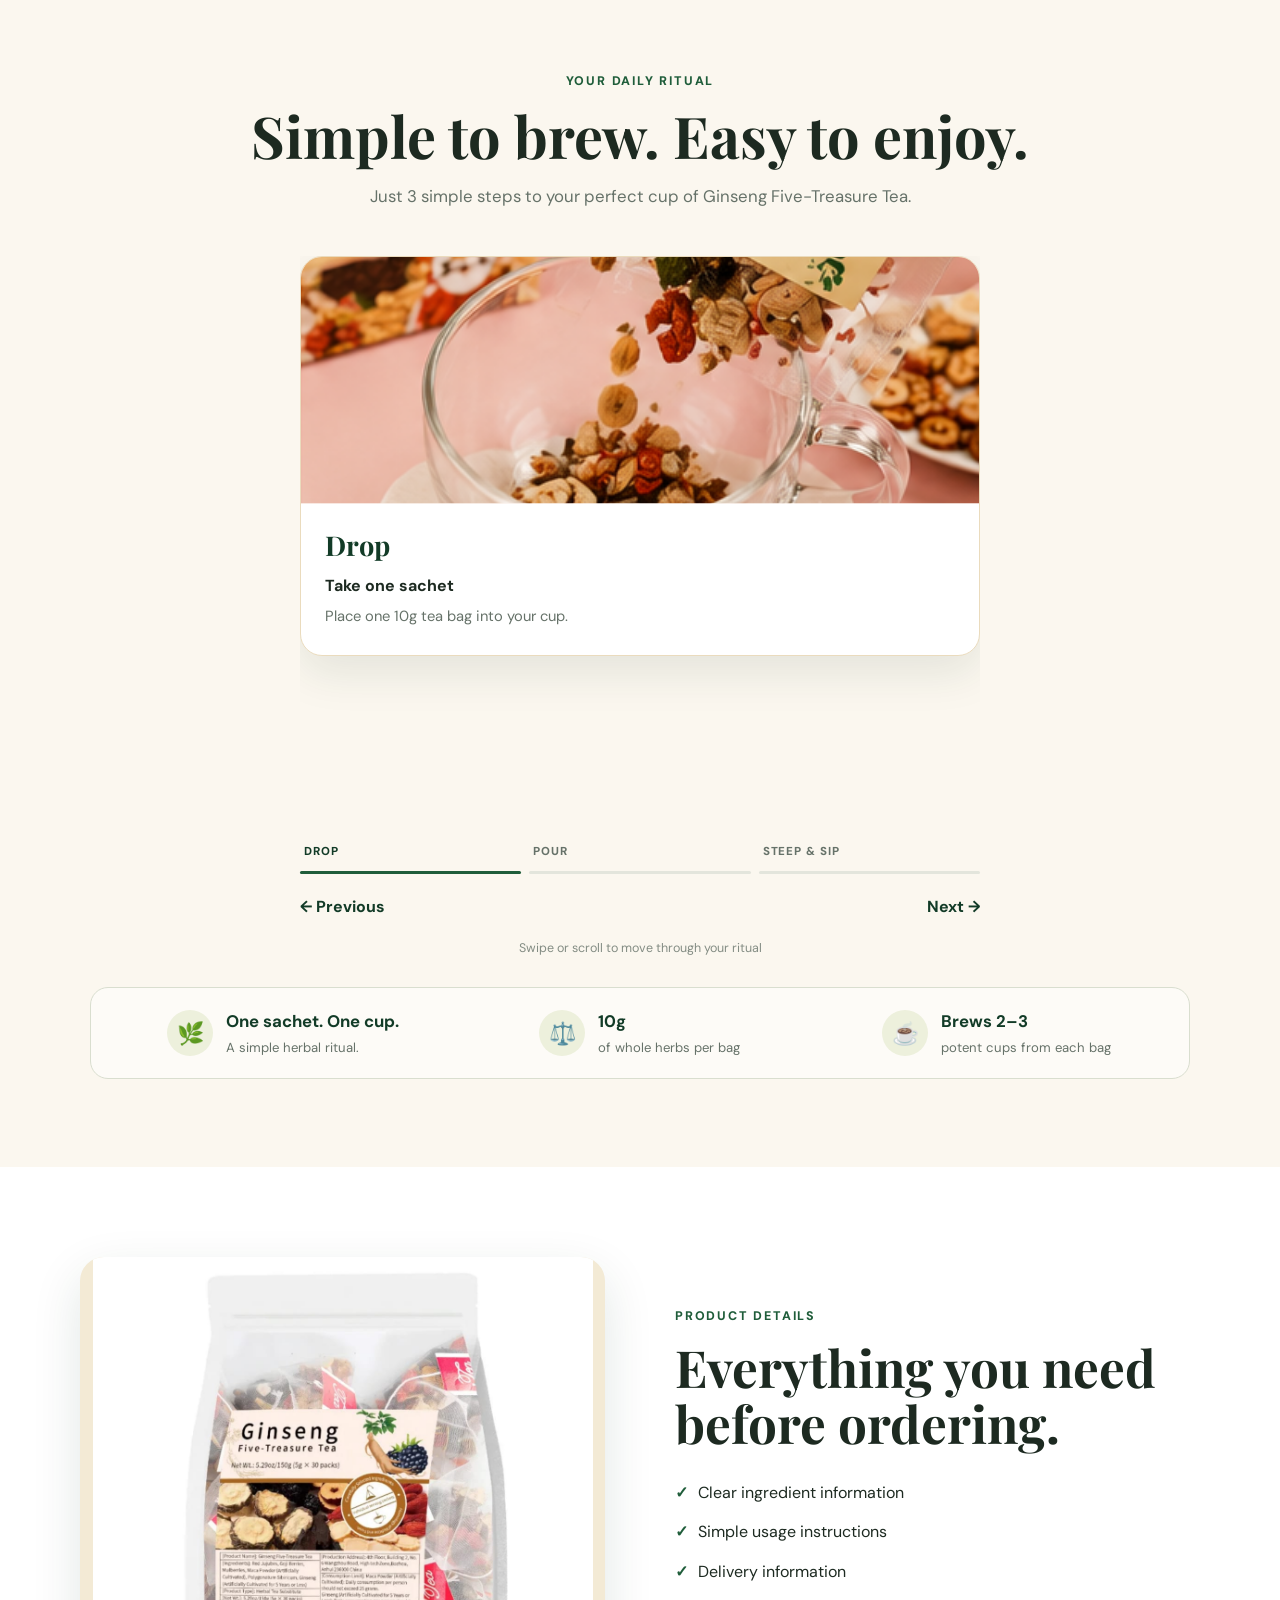
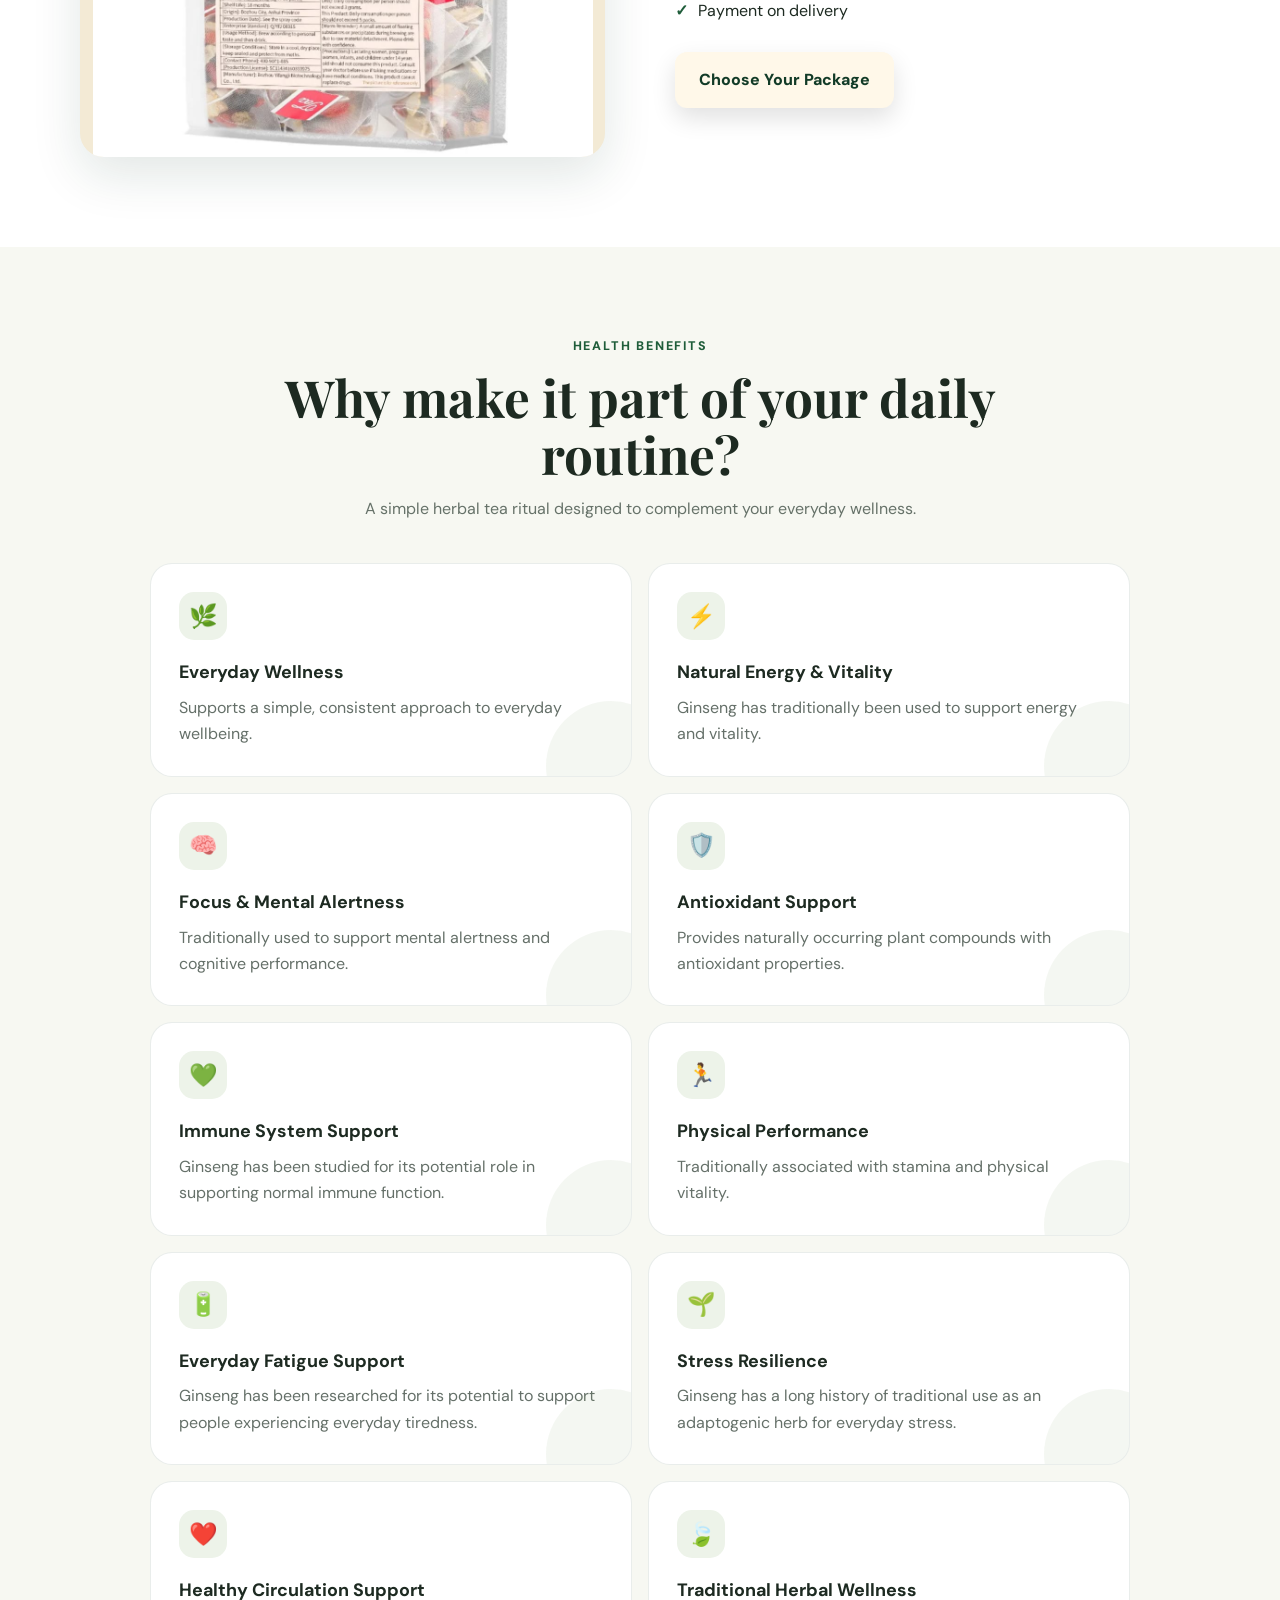
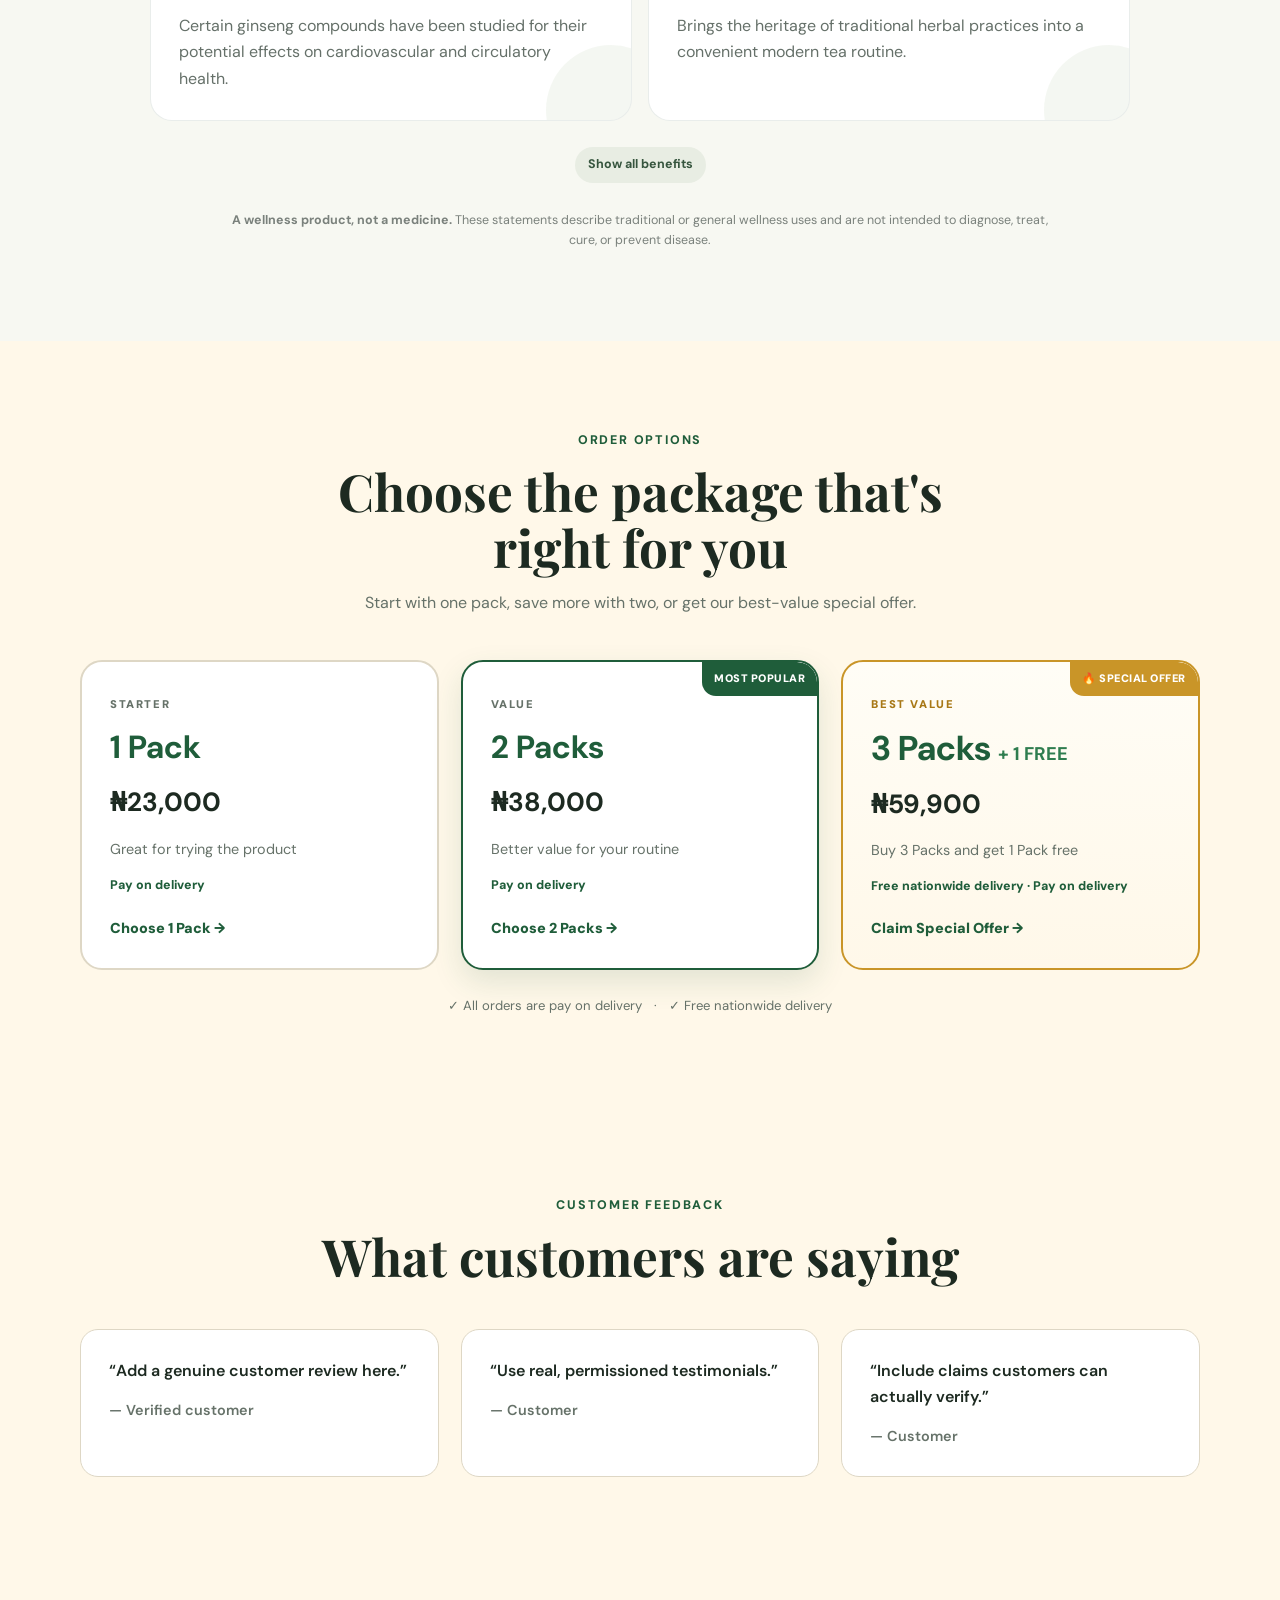
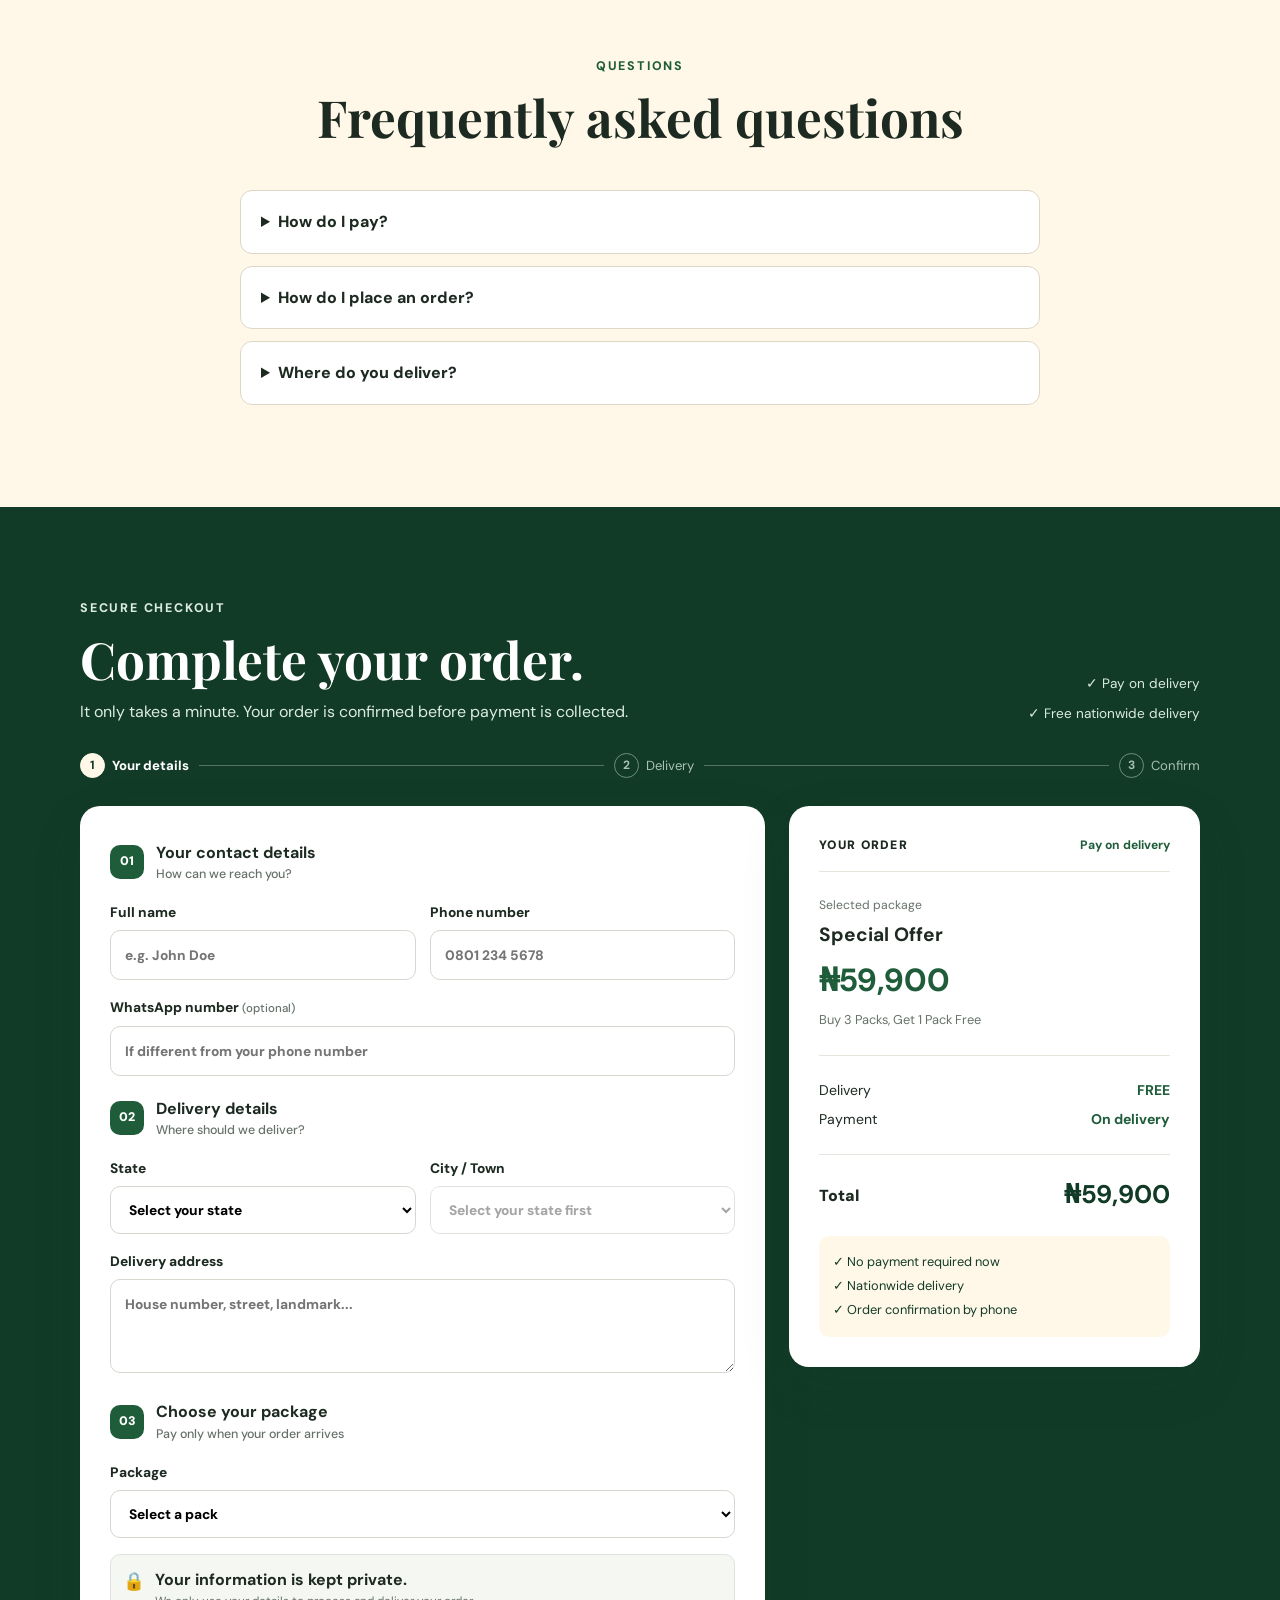
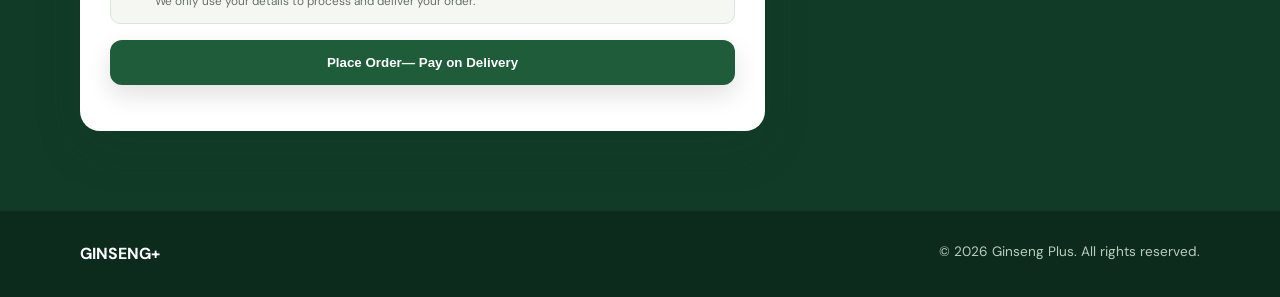
==== commit 786b9e73: "Add interactive health benefits section" ====
--- a/index.html
+++ b/index.html
@@ -1 +1,11 @@
-<!DOCTYPE html><html lang="en"><head><meta charset="UTF-8"><meta name="viewport" content="width=device-width, initial-scale=1.0"><meta name="description" content="Ginseng Plus — order online and pay on delivery."><title>Ginseng Plus | Pay on Delivery</title><link rel="stylesheet" href="css/style.css?v=14"></head><body><header class="site-header"><div class="container nav"><a class="logo" href="#">GINSENG<span>+</span></a><nav class="desktop-nav" aria-label="Main navigation"><a href="#benefits">Benefits</a><a href="#packages">Packages</a><a href="#faq">FAQ</a></nav><a class="nav-cta" href="#order">Order Now</a></div></header><main><section class="hero"><div class="container hero-grid"><div class="hero-copy"><div class="hero-kicker"><span class="kicker-dot"></span> NATURAL WELLNESS FORMULA</div><h1>Feel your best, <span>naturally.</span></h1><p class="hero-text">Discover a simple daily wellness routine designed around premium ginseng and carefully selected ingredients.</p><div class="hero-actions"><a class="btn btn-primary hero-primary" href="#order">Order Now <span>— Pay on Delivery</span></a><a class="text-link hero-secondary" href="#benefits">Explore the benefits <span>↓</span></a></div><div class="trust-row"><span>✓ Pay on delivery</span><span>✓ No card required</span><span>✓ Free nationwide delivery</span></div></div><div class="hero-visual"><div class="hero-glow"></div><div class="product-card"><div class="badge">PAY ON DELIVERY</div><img class="product-image" src="assets/product.jpg" alt="Ginseng Five-Treasure Tea product pack"><div class="product-caption"><span>Ginseng Five-Treasure Tea</span><strong>Premium wellness choice</strong></div></div><div class="floating-trust"><span>⭐</span><div><strong>Simple ordering</strong><small>Fast & convenient</small></div></div></div></div></section><section class="offer-strip"><div class="container offer"><div><strong>🔥 Special Offer</strong><br><span>Buy 3 Packs, Get 1 Pack Free — ₦59,900</span></div><button id="claimOffer" class="btn btn-secondary" type="button">Claim Offer</button></div></section><section class="product-section"><div class="container product-grid"><img class="product-image product-image-large" src="assets/product.jpg" alt="Ginseng Five-Treasure Tea product pack"><div><p class="eyebrow">PRODUCT DETAILS</p><h2>Everything you need before ordering.</h2><ul class="check-list"><li>Clear ingredient information</li><li>Simple usage instructions</li><li>Delivery information</li><li>Payment on delivery</li></ul><a class="btn btn-primary" href="#order">Choose Your Package</a></div></div></section><section id="packages" class="packages section"><div class="container"><div class="section-heading"><p class="eyebrow">ORDER OPTIONS</p><h2>Choose the package that's right for you</h2><p>Start with one pack, save more with two, or get our best-value special offer.</p></div><div class="package-grid"><button class="package" data-package="1 Pack — ₦23,000"><span class="package-label">STARTER</span><strong>1 Pack</strong><b>₦23,000</b><small>Great for trying the product</small><em>Pay on delivery</em><span class="package-cta">Choose 1 Pack →</span></button><button class="package popular" data-package="2 Packs — ₦38,000"><span class="popular-badge">MOST POPULAR</span><span class="package-label">VALUE</span><strong>2 Packs</strong><b>₦38,000</b><small>Better value for your routine</small><em>Pay on delivery</em><span class="package-cta">Choose 2 Packs →</span></button><button id="special-offer" class="package special" data-package="3 Packs + 1 Free — ₦59,900"><span class="special-badge">🔥 SPECIAL OFFER</span><span class="package-label">BEST VALUE</span><strong>3 Packs <span>+ 1 FREE</span></strong><b>₦59,900</b><small>Buy 3 Packs and get 1 Pack free</small><em>Free nationwide delivery · Pay on delivery</em><span class="package-cta">Claim Special Offer →</span></button></div><p class="package-note">✓ All orders are pay on delivery &nbsp; · &nbsp; ✓ Free nationwide delivery</p></div></section><section class="reviews section"><div class="container"><div class="section-heading"><p class="eyebrow">CUSTOMER FEEDBACK</p><h2>What customers are saying</h2></div><div class="reviews-grid"><blockquote>“Add a genuine customer review here.”<cite>— Verified customer</cite></blockquote><blockquote>“Use real, permissioned testimonials.”<cite>— Customer</cite></blockquote><blockquote>“Include claims customers can actually verify.”<cite>— Customer</cite></blockquote></div></div></section><section id="faq" class="faq section"><div class="container narrow"><div class="section-heading"><p class="eyebrow">QUESTIONS</p><h2>Frequently asked questions</h2></div><details><summary>How do I pay?</summary><p>You pay when your order is delivered. No card payment is required on this website.</p></details><details><summary>How do I place an order?</summary><p>Select a pack, complete your delivery details, and submit the order. Your order can then be confirmed by our team.</p></details><details><summary>Where do you deliver?</summary><p>We offer free delivery nationwide.</p></details></div></section><section id="order" class="order-section"><div class="container checkout-wrap"><div class="checkout-header"><div><p class="eyebrow">SECURE CHECKOUT</p><h2>Complete your order.</h2><p>It only takes a minute. Your order is confirmed before payment is collected.</p></div><div class="checkout-trust"><span>✓ Pay on delivery</span><span>✓ Free nationwide delivery</span></div></div><div class="checkout-progress"><span class="active"><b>1</b> Your details</span><i></i><span><b>2</b> Delivery</span><i></i><span><b>3</b> Confirm</span></div><div class="checkout-grid"><div class="checkout-form-card"><form id="orderForm"><div class="form-step-title"><span>01</span><div><strong>Your contact details</strong><small>How can we reach you?</small></div></div><div class="field-grid"><label>Full name<input name="name" autocomplete="name" placeholder="e.g. John Doe" required></label><label>Phone number<input type="tel" name="phone" autocomplete="tel" placeholder="0801 234 5678" required></label></div><label>WhatsApp number <small>(optional)</small><input type="tel" name="whatsapp" autocomplete="tel" placeholder="If different from your phone number"></label><div class="form-step-title"><span>02</span><div><strong>Delivery details</strong><small>Where should we deliver?</small></div></div><div class="field-grid"><label>State<select name="state" id="state" autocomplete="address-level1" required><option value="">Select your state</option><option>Abia</option><option>Adamawa</option><option>Akwa Ibom</option><option>Anambra</option><option>Bauchi</option><option>Bayelsa</option><option>Benue</option><option>Borno</option><option>Cross River</option><option>Delta</option><option>Ebonyi</option><option>Edo</option><option>Ekiti</option><option>Enugu</option><option>Gombe</option><option>Imo</option><option>Jigawa</option><option>Kaduna</option><option>Kano</option><option>Katsina</option><option>Kebbi</option><option>Kogi</option><option>Kwara</option><option>Lagos</option><option>Nasarawa</option><option>Niger</option><option>Ogun</option><option>Ondo</option><option>Osun</option><option>Oyo</option><option>Plateau</option><option>Rivers</option><option>Sokoto</option><option>Taraba</option><option>Yobe</option><option>Zamfara</option><option>Federal Capital Territory (FCT)</option></select></label><label>City / Town<select name="city" id="city" autocomplete="address-level2" required disabled><option value="">Select your state first</option></select></label></div><label id="otherCityWrap" class="other-city-field is-hidden">Other City / Town <small>(optional if your town is not listed)</small><input name="other_city" id="otherCity" autocomplete="address-level2" placeholder="Enter your city or town"></label><label>Delivery address<textarea name="address" rows="3" placeholder="House number, street, landmark..." required></textarea></label><div class="form-step-title"><span>03</span><div><strong>Choose your package</strong><small>Pay only when your order arrives</small></div></div><label>Package<select name="package" id="package" required><option value="">Select a pack</option><option>1 Pack — ₦23,000</option><option>2 Packs — ₦38,000</option><option>3 Packs + 1 Free — ₦59,900</option></select></label><div class="order-security"><span>🔒</span><div><strong>Your information is kept private.</strong><small>We only use your details to process and deliver your order.</small></div></div><button class="btn btn-primary checkout-submit" type="submit"><span>Place Order</span><strong>— Pay on Delivery</strong></button><small id="formMessage"></small></form></div><aside class="order-summary-card"><div class="summary-head"><span>YOUR ORDER</span><strong>Pay on delivery</strong></div><div class="selected-package"><small>Selected package</small><strong id="checkoutPackageName">Special Offer</strong><b id="checkoutPackagePrice">₦59,900</b><span id="checkoutPackageBenefit">Buy 3 Packs, Get 1 Pack Free</span></div><div class="summary-lines"><div><span>Delivery</span><strong>FREE</strong></div><div><span>Payment</span><strong>On delivery</strong></div></div><div class="summary-total"><span>Total</span><strong id="checkoutTotal">₦59,900</strong></div><div class="summary-reassurance">✓ No payment required now<br>✓ Nationwide delivery<br>✓ Order confirmation by phone</div></aside></div></div></section><section id="confirmation" class="confirmation hidden"><div class="container confirmation-card"><div class="success-icon">✓</div><p class="eyebrow">ORDER RECEIVED</p><h2>Thank you for your order.</h2><p>Your order has been recorded. Our team will contact you to confirm the delivery details.</p><div id="orderSummary"></div><a class="btn btn-primary" href="#">Back to Home</a></div></section></main><div id="mobilePurchaseBar" class="mobile-purchase-bar is-hidden" aria-label="Quick order"><div><small id="mobilePackageLabel">Special Offer</small><strong id="mobilePackagePrice">₦59,900</strong></div><button type="button" id="mobileOrderBtn">Order Now →</button></div><footer><div class="container footer"><strong>GINSENG+</strong><p>© 2026 Ginseng Plus. All rights reserved.</p></div></footer><script src="js/script.js"></script><script src="js/routine-carousel.js"></script><script src="js/location-api.js" defer></script><script>document.addEventListener('DOMContentLoaded',()=>{const c=document.getElementById('claimOffer'),t=document.getElementById('special-offer'),bar=document.getElementById('mobilePurchaseBar'),order=document.getElementById('order'),mobileBtn=document.getElementById('mobileOrderBtn'),label=document.getElementById('mobilePackageLabel'),price=document.getElementById('mobilePackagePrice'),checkoutName=document.getElementById('checkoutPackageName'),checkoutPrice=document.getElementById('checkoutPackagePrice'),checkoutBenefit=document.getElementById('checkoutPackageBenefit'),checkoutTotal=document.getElementById('checkoutTotal'),packageSelect=document.getElementById('package');c.addEventListener('click',()=>{t.classList.add('engaged');packageSelect.value=t.dataset.package;updatePackage(t.dataset.package);order.scrollIntoView({behavior:'smooth',block:'start'})});function updatePackage(value){let n='Special Offer',p='₦59,900',benefit='Buy 3 Packs, Get 1 Pack Free';if(value.includes('2 Packs')){n='2 Packs';p='₦38,000';benefit='Better value for your routine'}else if(value.includes('1 Pack')){n='1 Pack';p='₦23,000';benefit='Great for trying the product'}label.textContent=n;price.textContent=p;checkoutName.textContent=n;checkoutPrice.textContent=p;checkoutBenefit.textContent=benefit;checkoutTotal.textContent=p}document.querySelectorAll('.package').forEach(card=>card.addEventListener('click',()=>{packageSelect.value=card.dataset.package;updatePackage(card.dataset.package);order.scrollIntoView({behavior:'smooth',block:'start'})}));packageSelect.addEventListener('change',e=>updatePackage(e.target.value));mobileBtn.addEventListener('click',()=>order.scrollIntoView({behavior:'smooth',block:'start'}));const observer=new IntersectionObserver(entries=>{const visible=entries.some(e=>e.isIntersecting);bar.classList.toggle('is-hidden',visible)},{threshold:.05});observer.observe(order);updatePackage(packageSelect.value)});</script></body></html>+<!DOCTYPE html><html lang="en"><head><meta charset="UTF-8"><meta name="viewport" content="width=device-width, initial-scale=1.0"><meta name="description" content="Ginseng Plus — order online and pay on delivery."><title>Ginseng Plus | Pay on Delivery</title><link rel="stylesheet" href="css/style.css?v=14"><style>
+.health-benefits{padding:90px 0;background:#f7f8f2}.health-benefits .section-heading{text-align:center;max-width:720px;margin:0 auto 42px}.benefit-grid{display:grid;grid-template-columns:repeat(2,minmax(0,1fr));gap:16px;max-width:980px;margin:auto}.benefit-card{position:relative;padding:28px;border:1px solid rgba(18,59,39,.09);border-radius:22px;background:#fff;overflow:hidden;transition:transform .35s ease,box-shadow .35s ease,border-color .35s ease}.benefit-card:hover{transform:translateY(-5px);box-shadow:0 18px 40px rgba(18,59,39,.10);border-color:rgba(18,59,39,.18)}.benefit-icon{width:48px;height:48px;display:grid;place-items:center;border-radius:15px;background:#edf3e9;font-size:23px;margin-bottom:18px}.benefit-card h3{margin:0 0 8px;font-size:1.12rem}.benefit-card p{margin:0;color:#657069;line-height:1.65}.benefit-card::after{content:"";position:absolute;right:-45px;bottom:-55px;width:130px;height:130px;border-radius:50%;background:rgba(111,148,94,.08);transition:transform .45s ease}.benefit-card:hover::after{transform:scale(1.35)}.benefit-disclaimer{max-width:820px;margin:28px auto 0;text-align:center;color:#7a817c;font-size:.78rem;line-height:1.6}.benefit-reveal{opacity:0;transform:translateY(22px);transition:opacity .55s ease,transform .55s ease}.benefit-reveal.is-visible{opacity:1;transform:none}.health-benefit-nav{display:flex;justify-content:center;gap:8px;margin:26px 0 0}.health-benefit-nav button{border:0;background:#e8ede3;color:#36553e;border-radius:999px;padding:8px 13px;font:inherit;font-size:.78rem;font-weight:700;cursor:pointer}.health-benefit-nav button.active{background:#214d35;color:#fff}@media(max-width:700px){.health-benefits{padding:65px 0}.benefit-grid{grid-template-columns:1fr;gap:12px}.benefit-card{padding:23px}.benefit-grid .benefit-card:nth-child(n+5){display:none}.benefit-grid.show-all .benefit-card:nth-child(n+5){display:block}.health-benefit-nav button{font-size:.7rem}}
+</style></head><body><header class="site-header"><div class="container nav"><a class="logo" href="#">GINSENG<span>+</span></a><nav class="desktop-nav" aria-label="Main navigation"><a href="#benefits">Benefits</a><a href="#packages">Packages</a><a href="#faq">FAQ</a></nav><a class="nav-cta" href="#order">Order Now</a></div></header><main>
+<section class="hero"><div class="container hero-grid"><div class="hero-copy"><div class="hero-kicker"><span class="kicker-dot"></span> NATURAL WELLNESS FORMULA</div><h1>Feel your best, <span>naturally.</span></h1><p class="hero-text">Discover a simple daily wellness routine designed around premium ginseng and carefully selected ingredients.</p><div class="hero-actions"><a class="btn btn-primary hero-primary" href="#order">Order Now <span>— Pay on Delivery</span></a><a class="text-link hero-secondary" href="#benefits">Explore the benefits <span>↓</span></a></div><div class="trust-row"><span>✓ Pay on delivery</span><span>✓ No card required</span><span>✓ Free nationwide delivery</span></div></div><div class="hero-visual"><div class="hero-glow"></div><div class="product-card"><div class="badge">PAY ON DELIVERY</div><img class="product-image" src="assets/product.jpg" alt="Ginseng Five-Treasure Tea product pack"><div class="product-caption"><span>Ginseng Five-Treasure Tea</span><strong>Premium wellness choice</strong></div></div><div class="floating-trust"><span>⭐</span><div><strong>Simple ordering</strong><small>Fast & convenient</small></div></div></div></div></section>
+<section class="offer-strip"><div class="container offer"><div><strong>🔥 Special Offer</strong><br><span>Buy 3 Packs, Get 1 Pack Free — ₦59,900</span></div><button id="claimOffer" class="btn btn-secondary" type="button">Claim Offer</button></div></section>
+<section class="product-section"><div class="container product-grid"><img class="product-image product-image-large" src="assets/product.jpg" alt="Ginseng Five-Treasure Tea product pack"><div><p class="eyebrow">PRODUCT DETAILS</p><h2>Everything you need before ordering.</h2><ul class="check-list"><li>Clear ingredient information</li><li>Simple usage instructions</li><li>Delivery information</li><li>Payment on delivery</li></ul><a class="btn btn-primary" href="#order">Choose Your Package</a></div></div></section>
+<section id="health-benefits" class="health-benefits section"><div class="container"><div class="section-heading"><p class="eyebrow">HEALTH BENEFITS</p><h2>Why make it part of your daily routine?</h2><p>A simple herbal tea ritual designed to complement your everyday wellness.</p></div><div class="benefit-grid" id="benefitGrid"><article class="benefit-card benefit-reveal"><div class="benefit-icon">🌿</div><h3>Everyday Wellness</h3><p>Supports a simple, consistent approach to everyday wellbeing.</p></article><article class="benefit-card benefit-reveal"><div class="benefit-icon">⚡</div><h3>Natural Energy &amp; Vitality</h3><p>Ginseng has traditionally been used to support energy and vitality.</p></article><article class="benefit-card benefit-reveal"><div class="benefit-icon">🧠</div><h3>Focus &amp; Mental Alertness</h3><p>Traditionally used to support mental alertness and cognitive performance.</p></article><article class="benefit-card benefit-reveal"><div class="benefit-icon">🛡️</div><h3>Antioxidant Support</h3><p>Provides naturally occurring plant compounds with antioxidant properties.</p></article><article class="benefit-card benefit-reveal"><div class="benefit-icon">💚</div><h3>Immune System Support</h3><p>Ginseng has been studied for its potential role in supporting normal immune function.</p></article><article class="benefit-card benefit-reveal"><div class="benefit-icon">🏃</div><h3>Physical Performance</h3><p>Traditionally associated with stamina and physical vitality.</p></article><article class="benefit-card benefit-reveal"><div class="benefit-icon">🔋</div><h3>Everyday Fatigue Support</h3><p>Ginseng has been researched for its potential to support people experiencing everyday tiredness.</p></article><article class="benefit-card benefit-reveal"><div class="benefit-icon">🌱</div><h3>Stress Resilience</h3><p>Ginseng has a long history of traditional use as an adaptogenic herb for everyday stress.</p></article><article class="benefit-card benefit-reveal"><div class="benefit-icon">❤️</div><h3>Healthy Circulation Support</h3><p>Certain ginseng compounds have been studied for their potential effects on cardiovascular and circulatory health.</p></article><article class="benefit-card benefit-reveal"><div class="benefit-icon">🍃</div><h3>Traditional Herbal Wellness</h3><p>Brings the heritage of traditional herbal practices into a convenient modern tea routine.</p></article></div><div class="health-benefit-nav"><button id="showBenefits" type="button">Show all benefits</button></div><p class="benefit-disclaimer"><strong>A wellness product, not a medicine.</strong> These statements describe traditional or general wellness uses and are not intended to diagnose, treat, cure, or prevent disease.</p></div></section>
+<section id="packages" class="packages section"><div class="container"><div class="section-heading"><p class="eyebrow">ORDER OPTIONS</p><h2>Choose the package that's right for you</h2><p>Start with one pack, save more with two, or get our best-value special offer.</p></div><div class="package-grid"><button class="package" data-package="1 Pack — ₦23,000"><span class="package-label">STARTER</span><strong>1 Pack</strong><b>₦23,000</b><small>Great for trying the product</small><em>Pay on delivery</em><span class="package-cta">Choose 1 Pack →</span></button><button class="package popular" data-package="2 Packs — ₦38,000"><span class="popular-badge">MOST POPULAR</span><span class="package-label">VALUE</span><strong>2 Packs</strong><b>₦38,000</b><small>Better value for your routine</small><em>Pay on delivery</em><span class="package-cta">Choose 2 Packs →</span></button><button id="special-offer" class="package special" data-package="3 Packs + 1 Free — ₦59,900"><span class="special-badge">🔥 SPECIAL OFFER</span><span class="package-label">BEST VALUE</span><strong>3 Packs <span>+ 1 FREE</span></strong><b>₦59,900</b><small>Buy 3 Packs and get 1 Pack free</small><em>Free nationwide delivery · Pay on delivery</em><span class="package-cta">Claim Special Offer →</span></button></div><p class="package-note">✓ All orders are pay on delivery &nbsp; · &nbsp; ✓ Free nationwide delivery</p></div></section>
+<section class="reviews section"><div class="container"><div class="section-heading"><p class="eyebrow">CUSTOMER FEEDBACK</p><h2>What customers are saying</h2></div><div class="reviews-grid"><blockquote>“Add a genuine customer review here.”<cite>— Verified customer</cite></blockquote><blockquote>“Use real, permissioned testimonials.”<cite>— Customer</cite></blockquote><blockquote>“Include claims customers can actually verify.”<cite>— Customer</cite></blockquote></div></div></section>
+<section id="faq" class="faq section"><div class="container narrow"><div class="section-heading"><p class="eyebrow">QUESTIONS</p><h2>Frequently asked questions</h2></div><details><summary>How do I pay?</summary><p>You pay when your order is delivered. No card payment is required on this website.</p></details><details><summary>How do I place an order?</summary><p>Select a pack, complete your delivery details, and submit the order. Your order can then be confirmed by our team.</p></details><details><summary>Where do you deliver?</summary><p>We offer free delivery nationwide.</p></details></div></section>
+<section id="order" class="order-section"><div class="container checkout-wrap"><div class="checkout-header"><div><p class="eyebrow">SECURE CHECKOUT</p><h2>Complete your order.</h2><p>It only takes a minute. Your order is confirmed before payment is collected.</p></div><div class="checkout-trust"><span>✓ Pay on delivery</span><span>✓ Free nationwide delivery</span></div></div><div class="checkout-progress"><span class="active"><b>1</b> Your details</span><i></i><span><b>2</b> Delivery</span><i></i><span><b>3</b> Confirm</span></div><div class="checkout-grid"><div class="checkout-form-card"><form id="orderForm"><div class="form-step-title"><span>01</span><div><strong>Your contact details</strong><small>How can we reach you?</small></div></div><div class="field-grid"><label>Full name<input name="name" autocomplete="name" placeholder="e.g. John Doe" required></label><label>Phone number<input type="tel" name="phone" autocomplete="tel" placeholder="0801 234 5678" required></label></div><label>WhatsApp number <small>(optional)</small><input type="tel" name="whatsapp" autocomplete="tel" placeholder="If different from your phone number"></label><div class="form-step-title"><span>02</span><div><strong>Delivery details</strong><small>Where should we deliver?</small></div></div><div class="field-grid"><label>State<select name="state" id="state" autocomplete="address-level1" required><option value="">Select your state</option><option>Abia</option><option>Adamawa</option><option>Akwa Ibom</option><option>Anambra</option><option>Bauchi</option><option>Bayelsa</option><option>Benue</option><option>Borno</option><option>Cross River</option><option>Delta</option><option>Ebonyi</option><option>Edo</option><option>Ekiti</option><option>Enugu</option><option>Gombe</option><option>Imo</option><option>Jigawa</option><option>Kaduna</option><option>Kano</option><option>Katsina</option><option>Kebbi</option><option>Kogi</option><option>Kwara</option><option>Lagos</option><option>Nasarawa</option><option>Niger</option><option>Ogun</option><option>Ondo</option><option>Osun</option><option>Oyo</option><option>Plateau</option><option>Rivers</option><option>Sokoto</option><option>Taraba</option><option>Yobe</option><option>Zamfara</option><option>Federal Capital Territory (FCT)</option></select></label><label>City / Town<select name="city" id="city" autocomplete="address-level2" required disabled><option value="">Select your state first</option></select></label></div><label id="otherCityWrap" class="other-city-field is-hidden">Other City / Town <small>(optional if your town is not listed)</small><input name="other_city" id="otherCity" autocomplete="address-level2" placeholder="Enter your city or town"></label><label>Delivery address<textarea name="address" rows="3" placeholder="House number, street, landmark..." required></textarea></label><div class="form-step-title"><span>03</span><div><strong>Choose your package</strong><small>Pay only when your order arrives</small></div></div><label>Package<select name="package" id="package" required><option value="">Select a pack</option><option>1 Pack — ₦23,000</option><option>2 Packs — ₦38,000</option><option>3 Packs + 1 Free — ₦59,900</option></select></label><div class="order-security"><span>🔒</span><div><strong>Your information is kept private.</strong><small>We only use your details to process and deliver your order.</small></div></div><button class="btn btn-primary checkout-submit" type="submit"><span>Place Order</span><strong>— Pay on Delivery</strong></button><small id="formMessage"></small></form></div><aside class="order-summary-card"><div class="summary-head"><span>YOUR ORDER</span><strong>Pay on delivery</strong></div><div class="selected-package"><small>Selected package</small><strong id="checkoutPackageName">Special Offer</strong><b id="checkoutPackagePrice">₦59,900</b><span id="checkoutPackageBenefit">Buy 3 Packs, Get 1 Pack Free</span></div><div class="summary-lines"><div><span>Delivery</span><strong>FREE</strong></div><div><span>Payment</span><strong>On delivery</strong></div></div><div class="summary-total"><span>Total</span><strong id="checkoutTotal">₦59,900</strong></div><div class="summary-reassurance">✓ No payment required now<br>✓ Nationwide delivery<br>✓ Order confirmation by phone</div></aside></div></div></section><section id="confirmation" class="confirmation hidden"><div class="container confirmation-card"><div class="success-icon">✓</div><p class="eyebrow">ORDER RECEIVED</p><h2>Thank you for your order.</h2><p>Your order has been recorded. Our team will contact you to confirm the delivery details.</p><div id="orderSummary"></div><a class="btn btn-primary" href="#">Back to Home</a></div></section></main><div id="mobilePurchaseBar" class="mobile-purchase-bar is-hidden" aria-label="Quick order"><div><small id="mobilePackageLabel">Special Offer</small><strong id="mobilePackagePrice">₦59,900</strong></div><button type="button" id="mobileOrderBtn">Order Now →</button></div><footer><div class="container footer"><strong>GINSENG+</strong><p>© 2026 Ginseng Plus. All rights reserved.</p></div></footer><script src="js/script.js"></script><script src="js/routine-carousel.js"></script><script src="js/location-api.js" defer></script><script>document.addEventListener('DOMContentLoaded',()=>{const showBenefits=document.getElementById('showBenefits'),benefitGrid=document.getElementById('benefitGrid');showBenefits?.addEventListener('click',()=>{benefitGrid.classList.toggle('show-all');showBenefits.textContent=benefitGrid.classList.contains('show-all')?'Show fewer benefits':'Show all benefits'});const reveals=document.querySelectorAll('.benefit-reveal');const observer=new IntersectionObserver(entries=>entries.forEach(entry=>{if(entry.isIntersecting){entry.target.classList.add('is-visible');observer.unobserve(entry.target)}}),{threshold:.12});reveals.forEach((el,index)=>{el.style.transitionDelay=`${Math.min(index*70,420)}ms`;observer.observe(el)});const c=document.getElementById('claimOffer'),t=document.getElementById('special-offer'),bar=document.getElementById('mobilePurchaseBar'),order=document.getElementById('order'),mobileBtn=document.getElementById('mobileOrderBtn'),label=document.getElementById('mobilePackageLabel'),price=document.getElementById('mobilePackagePrice'),checkoutName=document.getElementById('checkoutPackageName'),checkoutPrice=document.getElementById('checkoutPackagePrice'),checkoutBenefit=document.getElementById('checkoutPackageBenefit'),checkoutTotal=document.getElementById('checkoutTotal'),packageSelect=document.getElementById('package');c.addEventListener('click',()=>{t.classList.add('engaged');packageSelect.value=t.dataset.package;updatePackage(t.dataset.package);order.scrollIntoView({behavior:'smooth',block:'start'})});function updatePackage(value){let n='Special Offer',p='₦59,900',benefit='Buy 3 Packs, Get 1 Pack Free';if(value.includes('2 Packs')){n='2 Packs';p='₦38,000';benefit='Better value for your routine'}else if(value.includes('1 Pack')){n='1 Pack';p='₦23,000';benefit='Great for trying the product'}label.textContent=n;price.textContent=p;checkoutName.textContent=n;checkoutPrice.textContent=p;checkoutBenefit.textContent=benefit;checkoutTotal.textContent=p}document.querySelectorAll('.package').forEach(card=>card.addEventListener('click',()=>{packageSelect.value=card.dataset.package;updatePackage(card.dataset.package);order.scrollIntoView({behavior:'smooth',block:'start'})}));packageSelect.addEventListener('change',e=>updatePackage(e.target.value));mobileBtn.addEventListener('click',()=>order.scrollIntoView({behavior:'smooth',block:'start'}));const orderObserver=new IntersectionObserver(entries=>{const visible=entries.some(e=>e.isIntersecting);bar.classList.toggle('is-hidden',visible)},{threshold:.05});orderObserver.observe(order);updatePackage(packageSelect.value)});</script></body></html>
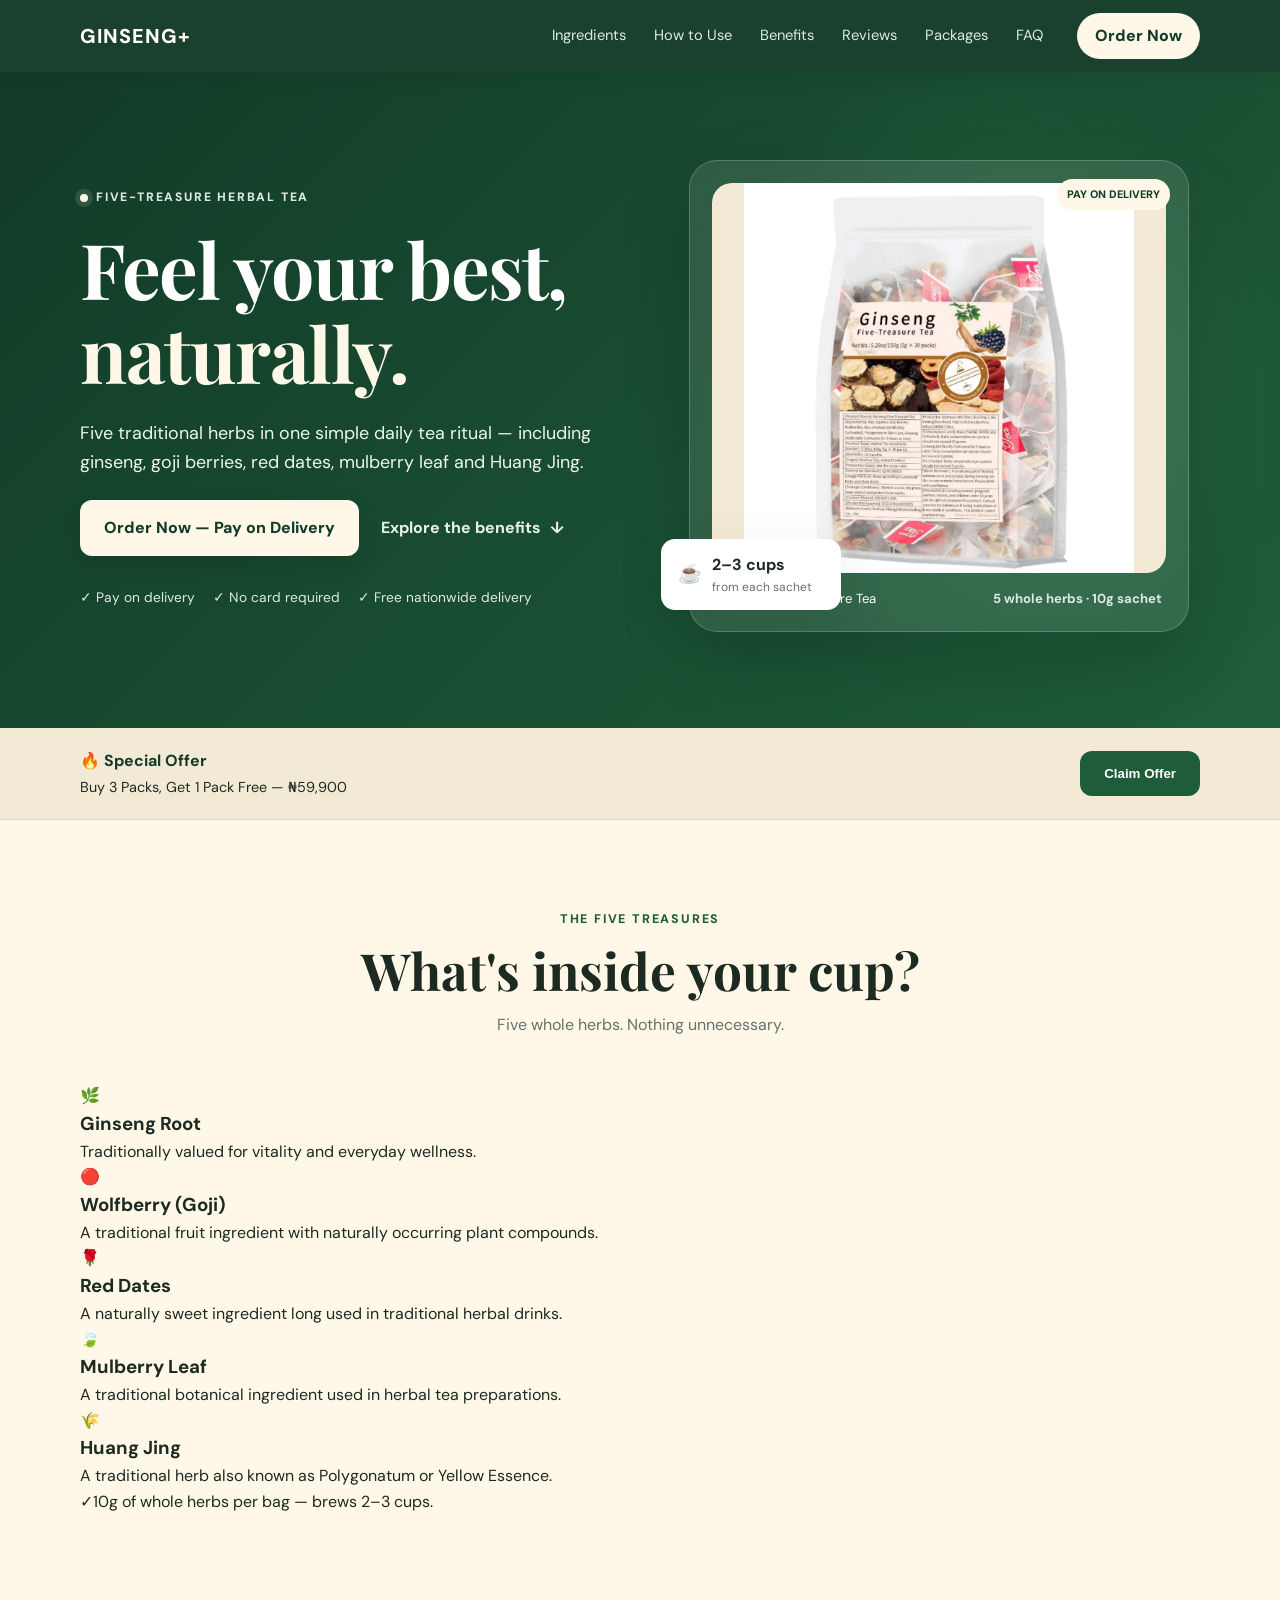
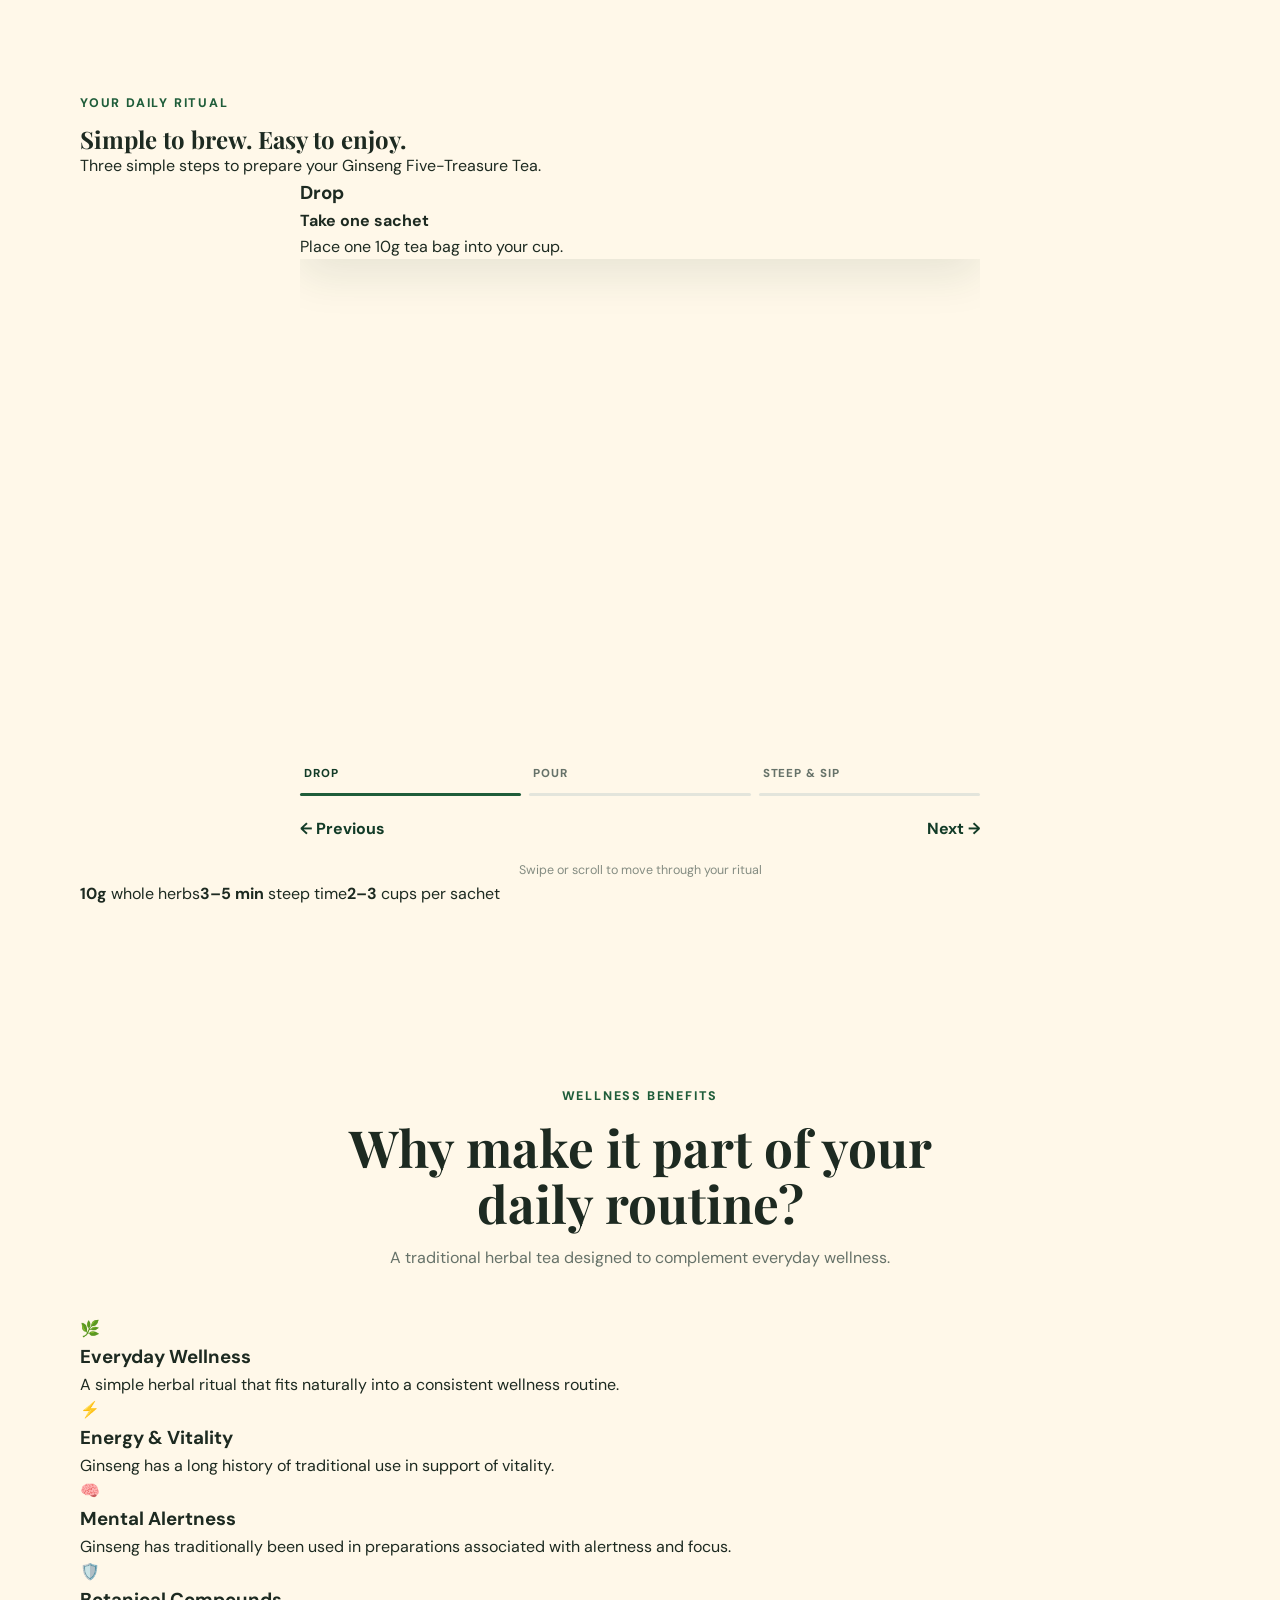
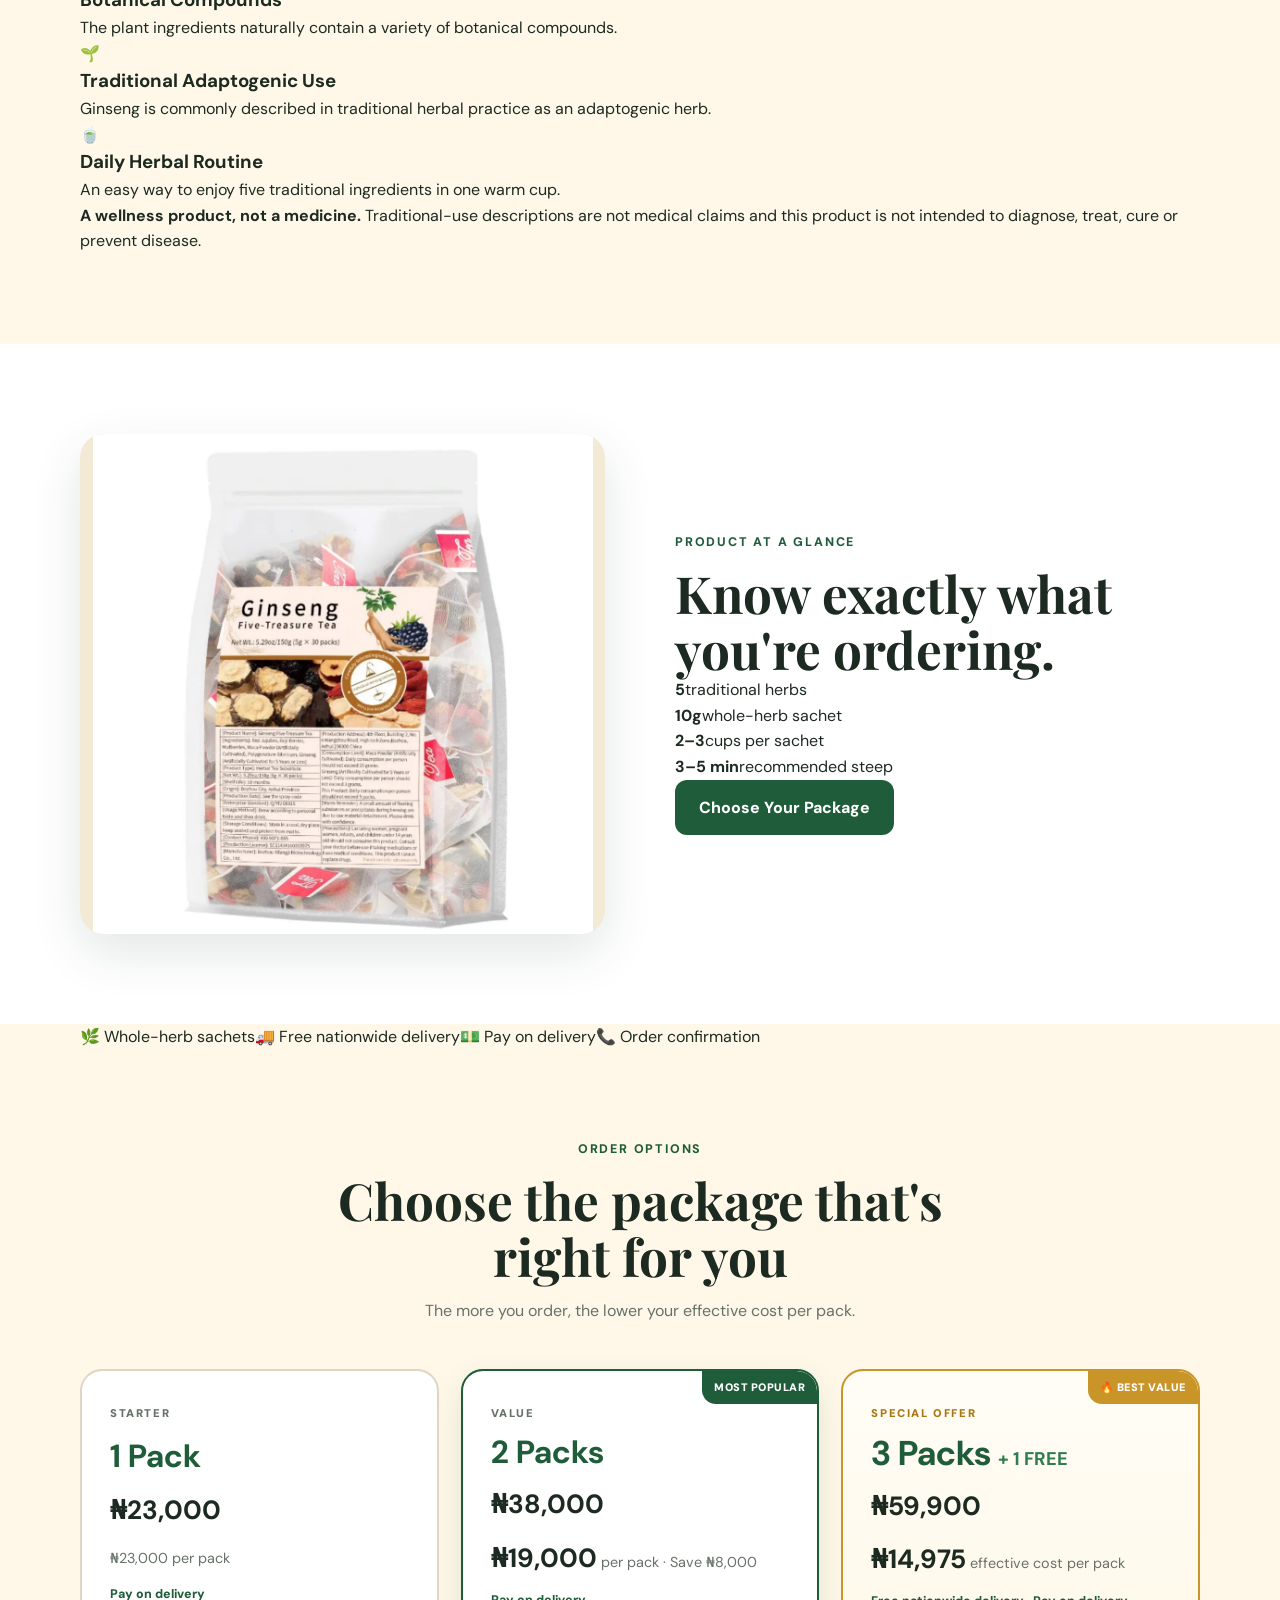
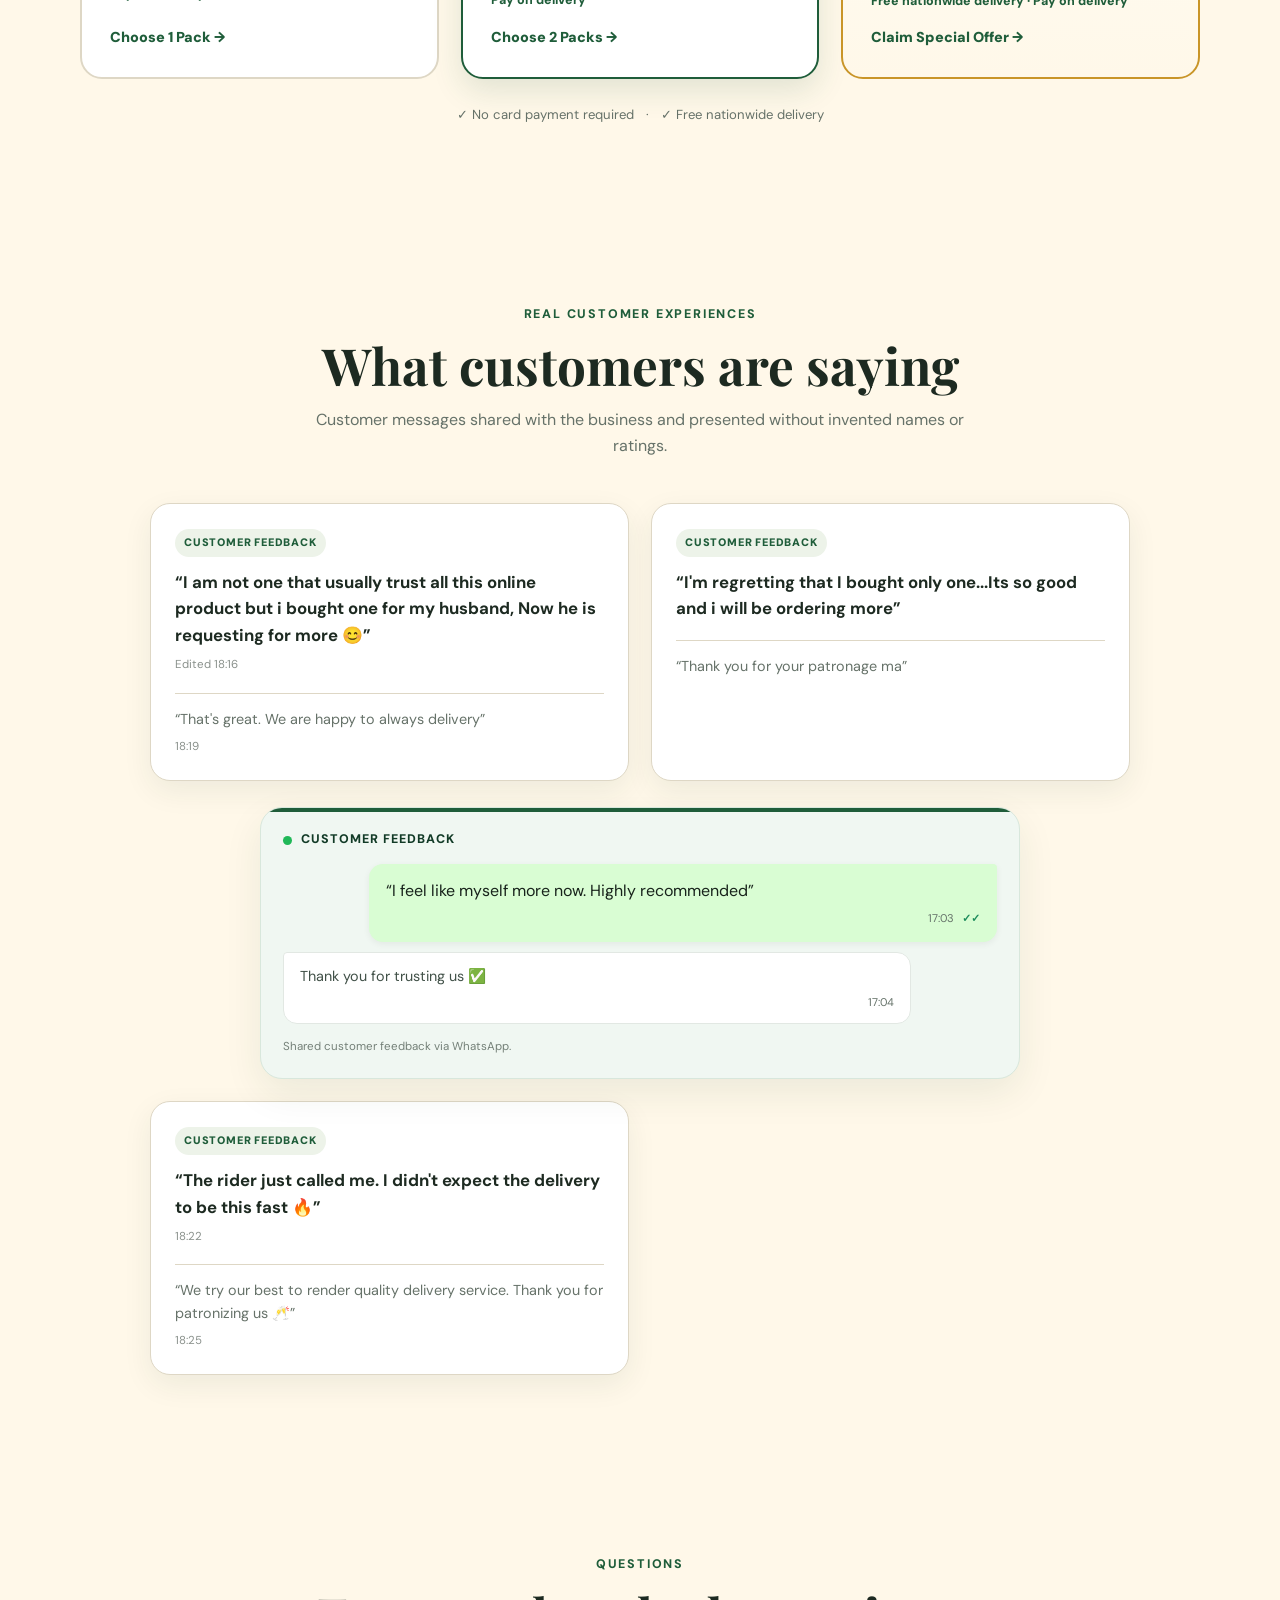
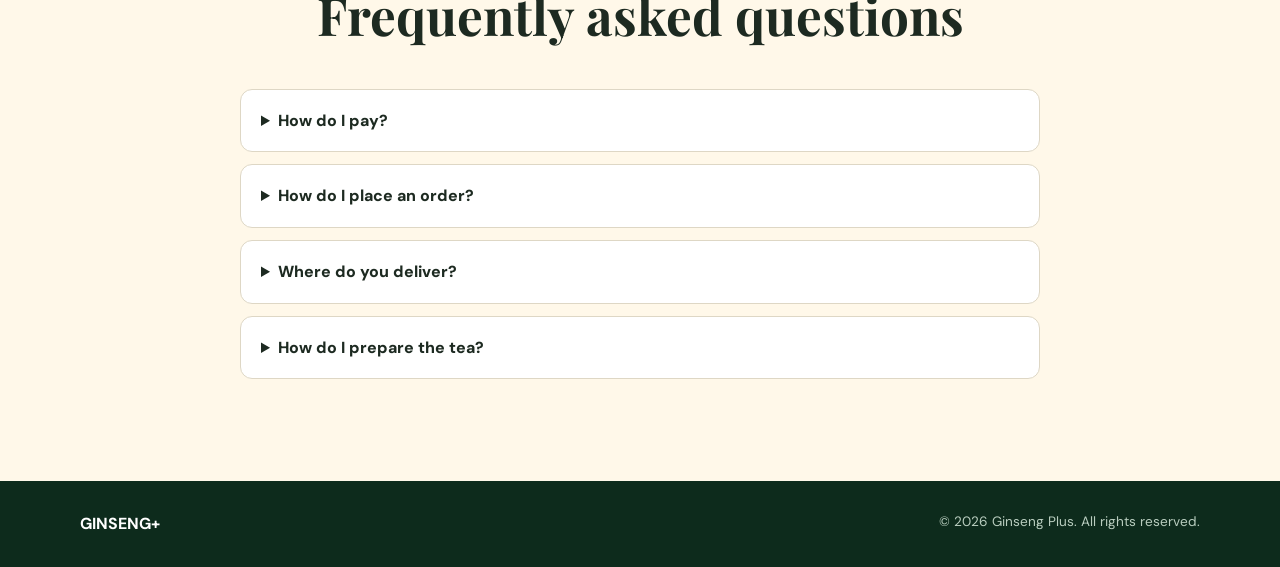
==== commit 857ee8ba: "Rebuild homepage for V2 conversion flow" ====
--- a/index.html
+++ b/index.html
@@ -1,11 +1 @@
-<!DOCTYPE html><html lang="en"><head><meta charset="UTF-8"><meta name="viewport" content="width=device-width, initial-scale=1.0"><meta name="description" content="Ginseng Plus — order online and pay on delivery."><title>Ginseng Plus | Pay on Delivery</title><link rel="stylesheet" href="css/style.css?v=14"><style>
-.health-benefits{padding:90px 0;background:#f7f8f2}.health-benefits .section-heading{text-align:center;max-width:720px;margin:0 auto 42px}.benefit-grid{display:grid;grid-template-columns:repeat(2,minmax(0,1fr));gap:16px;max-width:980px;margin:auto}.benefit-card{position:relative;padding:28px;border:1px solid rgba(18,59,39,.09);border-radius:22px;background:#fff;overflow:hidden;transition:transform .35s ease,box-shadow .35s ease,border-color .35s ease}.benefit-card:hover{transform:translateY(-5px);box-shadow:0 18px 40px rgba(18,59,39,.10);border-color:rgba(18,59,39,.18)}.benefit-icon{width:48px;height:48px;display:grid;place-items:center;border-radius:15px;background:#edf3e9;font-size:23px;margin-bottom:18px}.benefit-card h3{margin:0 0 8px;font-size:1.12rem}.benefit-card p{margin:0;color:#657069;line-height:1.65}.benefit-card::after{content:"";position:absolute;right:-45px;bottom:-55px;width:130px;height:130px;border-radius:50%;background:rgba(111,148,94,.08);transition:transform .45s ease}.benefit-card:hover::after{transform:scale(1.35)}.benefit-disclaimer{max-width:820px;margin:28px auto 0;text-align:center;color:#7a817c;font-size:.78rem;line-height:1.6}.benefit-reveal{opacity:0;transform:translateY(22px);transition:opacity .55s ease,transform .55s ease}.benefit-reveal.is-visible{opacity:1;transform:none}.health-benefit-nav{display:flex;justify-content:center;gap:8px;margin:26px 0 0}.health-benefit-nav button{border:0;background:#e8ede3;color:#36553e;border-radius:999px;padding:8px 13px;font:inherit;font-size:.78rem;font-weight:700;cursor:pointer}.health-benefit-nav button.active{background:#214d35;color:#fff}@media(max-width:700px){.health-benefits{padding:65px 0}.benefit-grid{grid-template-columns:1fr;gap:12px}.benefit-card{padding:23px}.benefit-grid .benefit-card:nth-child(n+5){display:none}.benefit-grid.show-all .benefit-card:nth-child(n+5){display:block}.health-benefit-nav button{font-size:.7rem}}
-</style></head><body><header class="site-header"><div class="container nav"><a class="logo" href="#">GINSENG<span>+</span></a><nav class="desktop-nav" aria-label="Main navigation"><a href="#benefits">Benefits</a><a href="#packages">Packages</a><a href="#faq">FAQ</a></nav><a class="nav-cta" href="#order">Order Now</a></div></header><main>
-<section class="hero"><div class="container hero-grid"><div class="hero-copy"><div class="hero-kicker"><span class="kicker-dot"></span> NATURAL WELLNESS FORMULA</div><h1>Feel your best, <span>naturally.</span></h1><p class="hero-text">Discover a simple daily wellness routine designed around premium ginseng and carefully selected ingredients.</p><div class="hero-actions"><a class="btn btn-primary hero-primary" href="#order">Order Now <span>— Pay on Delivery</span></a><a class="text-link hero-secondary" href="#benefits">Explore the benefits <span>↓</span></a></div><div class="trust-row"><span>✓ Pay on delivery</span><span>✓ No card required</span><span>✓ Free nationwide delivery</span></div></div><div class="hero-visual"><div class="hero-glow"></div><div class="product-card"><div class="badge">PAY ON DELIVERY</div><img class="product-image" src="assets/product.jpg" alt="Ginseng Five-Treasure Tea product pack"><div class="product-caption"><span>Ginseng Five-Treasure Tea</span><strong>Premium wellness choice</strong></div></div><div class="floating-trust"><span>⭐</span><div><strong>Simple ordering</strong><small>Fast & convenient</small></div></div></div></div></section>
-<section class="offer-strip"><div class="container offer"><div><strong>🔥 Special Offer</strong><br><span>Buy 3 Packs, Get 1 Pack Free — ₦59,900</span></div><button id="claimOffer" class="btn btn-secondary" type="button">Claim Offer</button></div></section>
-<section class="product-section"><div class="container product-grid"><img class="product-image product-image-large" src="assets/product.jpg" alt="Ginseng Five-Treasure Tea product pack"><div><p class="eyebrow">PRODUCT DETAILS</p><h2>Everything you need before ordering.</h2><ul class="check-list"><li>Clear ingredient information</li><li>Simple usage instructions</li><li>Delivery information</li><li>Payment on delivery</li></ul><a class="btn btn-primary" href="#order">Choose Your Package</a></div></div></section>
-<section id="health-benefits" class="health-benefits section"><div class="container"><div class="section-heading"><p class="eyebrow">HEALTH BENEFITS</p><h2>Why make it part of your daily routine?</h2><p>A simple herbal tea ritual designed to complement your everyday wellness.</p></div><div class="benefit-grid" id="benefitGrid"><article class="benefit-card benefit-reveal"><div class="benefit-icon">🌿</div><h3>Everyday Wellness</h3><p>Supports a simple, consistent approach to everyday wellbeing.</p></article><article class="benefit-card benefit-reveal"><div class="benefit-icon">⚡</div><h3>Natural Energy &amp; Vitality</h3><p>Ginseng has traditionally been used to support energy and vitality.</p></article><article class="benefit-card benefit-reveal"><div class="benefit-icon">🧠</div><h3>Focus &amp; Mental Alertness</h3><p>Traditionally used to support mental alertness and cognitive performance.</p></article><article class="benefit-card benefit-reveal"><div class="benefit-icon">🛡️</div><h3>Antioxidant Support</h3><p>Provides naturally occurring plant compounds with antioxidant properties.</p></article><article class="benefit-card benefit-reveal"><div class="benefit-icon">💚</div><h3>Immune System Support</h3><p>Ginseng has been studied for its potential role in supporting normal immune function.</p></article><article class="benefit-card benefit-reveal"><div class="benefit-icon">🏃</div><h3>Physical Performance</h3><p>Traditionally associated with stamina and physical vitality.</p></article><article class="benefit-card benefit-reveal"><div class="benefit-icon">🔋</div><h3>Everyday Fatigue Support</h3><p>Ginseng has been researched for its potential to support people experiencing everyday tiredness.</p></article><article class="benefit-card benefit-reveal"><div class="benefit-icon">🌱</div><h3>Stress Resilience</h3><p>Ginseng has a long history of traditional use as an adaptogenic herb for everyday stress.</p></article><article class="benefit-card benefit-reveal"><div class="benefit-icon">❤️</div><h3>Healthy Circulation Support</h3><p>Certain ginseng compounds have been studied for their potential effects on cardiovascular and circulatory health.</p></article><article class="benefit-card benefit-reveal"><div class="benefit-icon">🍃</div><h3>Traditional Herbal Wellness</h3><p>Brings the heritage of traditional herbal practices into a convenient modern tea routine.</p></article></div><div class="health-benefit-nav"><button id="showBenefits" type="button">Show all benefits</button></div><p class="benefit-disclaimer"><strong>A wellness product, not a medicine.</strong> These statements describe traditional or general wellness uses and are not intended to diagnose, treat, cure, or prevent disease.</p></div></section>
-<section id="packages" class="packages section"><div class="container"><div class="section-heading"><p class="eyebrow">ORDER OPTIONS</p><h2>Choose the package that's right for you</h2><p>Start with one pack, save more with two, or get our best-value special offer.</p></div><div class="package-grid"><button class="package" data-package="1 Pack — ₦23,000"><span class="package-label">STARTER</span><strong>1 Pack</strong><b>₦23,000</b><small>Great for trying the product</small><em>Pay on delivery</em><span class="package-cta">Choose 1 Pack →</span></button><button class="package popular" data-package="2 Packs — ₦38,000"><span class="popular-badge">MOST POPULAR</span><span class="package-label">VALUE</span><strong>2 Packs</strong><b>₦38,000</b><small>Better value for your routine</small><em>Pay on delivery</em><span class="package-cta">Choose 2 Packs →</span></button><button id="special-offer" class="package special" data-package="3 Packs + 1 Free — ₦59,900"><span class="special-badge">🔥 SPECIAL OFFER</span><span class="package-label">BEST VALUE</span><strong>3 Packs <span>+ 1 FREE</span></strong><b>₦59,900</b><small>Buy 3 Packs and get 1 Pack free</small><em>Free nationwide delivery · Pay on delivery</em><span class="package-cta">Claim Special Offer →</span></button></div><p class="package-note">✓ All orders are pay on delivery &nbsp; · &nbsp; ✓ Free nationwide delivery</p></div></section>
-<section class="reviews section"><div class="container"><div class="section-heading"><p class="eyebrow">CUSTOMER FEEDBACK</p><h2>What customers are saying</h2></div><div class="reviews-grid"><blockquote>“Add a genuine customer review here.”<cite>— Verified customer</cite></blockquote><blockquote>“Use real, permissioned testimonials.”<cite>— Customer</cite></blockquote><blockquote>“Include claims customers can actually verify.”<cite>— Customer</cite></blockquote></div></div></section>
-<section id="faq" class="faq section"><div class="container narrow"><div class="section-heading"><p class="eyebrow">QUESTIONS</p><h2>Frequently asked questions</h2></div><details><summary>How do I pay?</summary><p>You pay when your order is delivered. No card payment is required on this website.</p></details><details><summary>How do I place an order?</summary><p>Select a pack, complete your delivery details, and submit the order. Your order can then be confirmed by our team.</p></details><details><summary>Where do you deliver?</summary><p>We offer free delivery nationwide.</p></details></div></section>
-<section id="order" class="order-section"><div class="container checkout-wrap"><div class="checkout-header"><div><p class="eyebrow">SECURE CHECKOUT</p><h2>Complete your order.</h2><p>It only takes a minute. Your order is confirmed before payment is collected.</p></div><div class="checkout-trust"><span>✓ Pay on delivery</span><span>✓ Free nationwide delivery</span></div></div><div class="checkout-progress"><span class="active"><b>1</b> Your details</span><i></i><span><b>2</b> Delivery</span><i></i><span><b>3</b> Confirm</span></div><div class="checkout-grid"><div class="checkout-form-card"><form id="orderForm"><div class="form-step-title"><span>01</span><div><strong>Your contact details</strong><small>How can we reach you?</small></div></div><div class="field-grid"><label>Full name<input name="name" autocomplete="name" placeholder="e.g. John Doe" required></label><label>Phone number<input type="tel" name="phone" autocomplete="tel" placeholder="0801 234 5678" required></label></div><label>WhatsApp number <small>(optional)</small><input type="tel" name="whatsapp" autocomplete="tel" placeholder="If different from your phone number"></label><div class="form-step-title"><span>02</span><div><strong>Delivery details</strong><small>Where should we deliver?</small></div></div><div class="field-grid"><label>State<select name="state" id="state" autocomplete="address-level1" required><option value="">Select your state</option><option>Abia</option><option>Adamawa</option><option>Akwa Ibom</option><option>Anambra</option><option>Bauchi</option><option>Bayelsa</option><option>Benue</option><option>Borno</option><option>Cross River</option><option>Delta</option><option>Ebonyi</option><option>Edo</option><option>Ekiti</option><option>Enugu</option><option>Gombe</option><option>Imo</option><option>Jigawa</option><option>Kaduna</option><option>Kano</option><option>Katsina</option><option>Kebbi</option><option>Kogi</option><option>Kwara</option><option>Lagos</option><option>Nasarawa</option><option>Niger</option><option>Ogun</option><option>Ondo</option><option>Osun</option><option>Oyo</option><option>Plateau</option><option>Rivers</option><option>Sokoto</option><option>Taraba</option><option>Yobe</option><option>Zamfara</option><option>Federal Capital Territory (FCT)</option></select></label><label>City / Town<select name="city" id="city" autocomplete="address-level2" required disabled><option value="">Select your state first</option></select></label></div><label id="otherCityWrap" class="other-city-field is-hidden">Other City / Town <small>(optional if your town is not listed)</small><input name="other_city" id="otherCity" autocomplete="address-level2" placeholder="Enter your city or town"></label><label>Delivery address<textarea name="address" rows="3" placeholder="House number, street, landmark..." required></textarea></label><div class="form-step-title"><span>03</span><div><strong>Choose your package</strong><small>Pay only when your order arrives</small></div></div><label>Package<select name="package" id="package" required><option value="">Select a pack</option><option>1 Pack — ₦23,000</option><option>2 Packs — ₦38,000</option><option>3 Packs + 1 Free — ₦59,900</option></select></label><div class="order-security"><span>🔒</span><div><strong>Your information is kept private.</strong><small>We only use your details to process and deliver your order.</small></div></div><button class="btn btn-primary checkout-submit" type="submit"><span>Place Order</span><strong>— Pay on Delivery</strong></button><small id="formMessage"></small></form></div><aside class="order-summary-card"><div class="summary-head"><span>YOUR ORDER</span><strong>Pay on delivery</strong></div><div class="selected-package"><small>Selected package</small><strong id="checkoutPackageName">Special Offer</strong><b id="checkoutPackagePrice">₦59,900</b><span id="checkoutPackageBenefit">Buy 3 Packs, Get 1 Pack Free</span></div><div class="summary-lines"><div><span>Delivery</span><strong>FREE</strong></div><div><span>Payment</span><strong>On delivery</strong></div></div><div class="summary-total"><span>Total</span><strong id="checkoutTotal">₦59,900</strong></div><div class="summary-reassurance">✓ No payment required now<br>✓ Nationwide delivery<br>✓ Order confirmation by phone</div></aside></div></div></section><section id="confirmation" class="confirmation hidden"><div class="container confirmation-card"><div class="success-icon">✓</div><p class="eyebrow">ORDER RECEIVED</p><h2>Thank you for your order.</h2><p>Your order has been recorded. Our team will contact you to confirm the delivery details.</p><div id="orderSummary"></div><a class="btn btn-primary" href="#">Back to Home</a></div></section></main><div id="mobilePurchaseBar" class="mobile-purchase-bar is-hidden" aria-label="Quick order"><div><small id="mobilePackageLabel">Special Offer</small><strong id="mobilePackagePrice">₦59,900</strong></div><button type="button" id="mobileOrderBtn">Order Now →</button></div><footer><div class="container footer"><strong>GINSENG+</strong><p>© 2026 Ginseng Plus. All rights reserved.</p></div></footer><script src="js/script.js"></script><script src="js/routine-carousel.js"></script><script src="js/location-api.js" defer></script><script>document.addEventListener('DOMContentLoaded',()=>{const showBenefits=document.getElementById('showBenefits'),benefitGrid=document.getElementById('benefitGrid');showBenefits?.addEventListener('click',()=>{benefitGrid.classList.toggle('show-all');showBenefits.textContent=benefitGrid.classList.contains('show-all')?'Show fewer benefits':'Show all benefits'});const reveals=document.querySelectorAll('.benefit-reveal');const observer=new IntersectionObserver(entries=>entries.forEach(entry=>{if(entry.isIntersecting){entry.target.classList.add('is-visible');observer.unobserve(entry.target)}}),{threshold:.12});reveals.forEach((el,index)=>{el.style.transitionDelay=`${Math.min(index*70,420)}ms`;observer.observe(el)});const c=document.getElementById('claimOffer'),t=document.getElementById('special-offer'),bar=document.getElementById('mobilePurchaseBar'),order=document.getElementById('order'),mobileBtn=document.getElementById('mobileOrderBtn'),label=document.getElementById('mobilePackageLabel'),price=document.getElementById('mobilePackagePrice'),checkoutName=document.getElementById('checkoutPackageName'),checkoutPrice=document.getElementById('checkoutPackagePrice'),checkoutBenefit=document.getElementById('checkoutPackageBenefit'),checkoutTotal=document.getElementById('checkoutTotal'),packageSelect=document.getElementById('package');c.addEventListener('click',()=>{t.classList.add('engaged');packageSelect.value=t.dataset.package;updatePackage(t.dataset.package);order.scrollIntoView({behavior:'smooth',block:'start'})});function updatePackage(value){let n='Special Offer',p='₦59,900',benefit='Buy 3 Packs, Get 1 Pack Free';if(value.includes('2 Packs')){n='2 Packs';p='₦38,000';benefit='Better value for your routine'}else if(value.includes('1 Pack')){n='1 Pack';p='₦23,000';benefit='Great for trying the product'}label.textContent=n;price.textContent=p;checkoutName.textContent=n;checkoutPrice.textContent=p;checkoutBenefit.textContent=benefit;checkoutTotal.textContent=p}document.querySelectorAll('.package').forEach(card=>card.addEventListener('click',()=>{packageSelect.value=card.dataset.package;updatePackage(card.dataset.package);order.scrollIntoView({behavior:'smooth',block:'start'})}));packageSelect.addEventListener('change',e=>updatePackage(e.target.value));mobileBtn.addEventListener('click',()=>order.scrollIntoView({behavior:'smooth',block:'start'}));const orderObserver=new IntersectionObserver(entries=>{const visible=entries.some(e=>e.isIntersecting);bar.classList.toggle('is-hidden',visible)},{threshold:.05});orderObserver.observe(order);updatePackage(packageSelect.value)});</script></body></html>+<!DOCTYPE html><html lang="en"><head><meta charset="UTF-8"><meta name="viewport" content="width=device-width,initial-scale=1"><meta name="description" content="Ginseng Five-Treasure Tea — five traditional herbs in a simple daily tea ritual. Free nationwide delivery and pay on delivery."><meta property="og:type" content="website"><meta property="og:title" content="Ginseng Five-Treasure Tea | Pay on Delivery"><meta property="og:description" content="Five traditional herbs in one simple daily tea ritual. Free nationwide delivery and pay on delivery."><meta property="og:image" content="assets/product.jpg"><meta name="twitter:card" content="summary_large_image"><meta name="theme-color" content="#123b27"><title>Ginseng Five-Treasure Tea | Free Delivery & Pay on Delivery</title><link rel="stylesheet" href="css/style.css?v=20"></head><body><header class="site-header"><div class="container nav"><a class="logo" href="#top">GINSENG<span>+</span></a><nav class="desktop-nav" aria-label="Main navigation"><a href="#ingredients">Ingredients</a><a href="#routine">How to Use</a><a href="#health-benefits">Benefits</a><a href="#reviews">Reviews</a><a href="#packages">Packages</a><a href="#faq">FAQ</a></nav><a class="nav-cta" href="#packages" data-track="nav_order">Order Now</a></div></header><main id="top"><section class="hero"><div class="container hero-grid"><div class="hero-copy"><div class="hero-kicker"><span class="kicker-dot"></span> FIVE-TREASURE HERBAL TEA</div><h1>Feel your best, <span>naturally.</span></h1><p class="hero-text">Five traditional herbs in one simple daily tea ritual — including ginseng, goji berries, red dates, mulberry leaf and Huang Jing.</p><div class="hero-actions"><a class="btn btn-primary hero-primary" href="#packages" data-track="hero_order">Order Now <span>— Pay on Delivery</span></a><a class="text-link hero-secondary" href="#health-benefits">Explore the benefits <span>↓</span></a></div><div class="trust-row"><span>✓ Pay on delivery</span><span>✓ No card required</span><span>✓ Free nationwide delivery</span></div></div><div class="hero-visual"><div class="hero-glow"></div><div class="product-card"><div class="badge">PAY ON DELIVERY</div><img class="product-image" src="assets/product.jpg" alt="Ginseng Five-Treasure Tea product pack" fetchpriority="high"><div class="product-caption"><span>Ginseng Five-Treasure Tea</span><strong>5 whole herbs · 10g sachet</strong></div></div><div class="floating-trust"><span>☕</span><div><strong>2–3 cups</strong><small>from each sachet</small></div></div></div></div></section><section class="offer-strip"><div class="container offer"><div><strong>🔥 Special Offer</strong><br><span>Buy 3 Packs, Get 1 Pack Free — ₦59,900</span></div><button id="claimOffer" class="btn btn-secondary" type="button">Claim Offer</button></div></section><section id="ingredients" class="ingredients-section section"><div class="container"><div class="section-heading"><p class="eyebrow">THE FIVE TREASURES</p><h2>What's inside your cup?</h2><p>Five whole herbs. Nothing unnecessary.</p></div><div class="ingredient-grid"><article class="ingredient-card"><div class="ingredient-icon">🌿</div><div><h3>Ginseng Root</h3><p>Traditionally valued for vitality and everyday wellness.</p></div></article><article class="ingredient-card"><div class="ingredient-icon">🔴</div><div><h3>Wolfberry (Goji)</h3><p>A traditional fruit ingredient with naturally occurring plant compounds.</p></div></article><article class="ingredient-card"><div class="ingredient-icon">🌹</div><div><h3>Red Dates</h3><p>A naturally sweet ingredient long used in traditional herbal drinks.</p></div></article><article class="ingredient-card"><div class="ingredient-icon">🍃</div><div><h3>Mulberry Leaf</h3><p>A traditional botanical ingredient used in herbal tea preparations.</p></div></article><article class="ingredient-card"><div class="ingredient-icon">🌾</div><div><h3>Huang Jing</h3><p>A traditional herb also known as Polygonatum or Yellow Essence.</p></div></article></div><div class="ingredient-note"><span>✓</span>10g of whole herbs per bag — brews 2–3 cups.</div></div></section><section id="routine" class="routine-section section"><div class="container"><div class="routine-heading"><p class="eyebrow">YOUR DAILY RITUAL</p><h2>Simple to brew. Easy to enjoy.</h2><p>Three simple steps to prepare your Ginseng Five-Treasure Tea.</p></div><div class="routine-steps"><article class="routine-step"><div class="routine-image"></div><div class="routine-content"><h3>Drop</h3><strong>Take one sachet</strong><p>Place one 10g tea bag into your cup.</p></div></article><article class="routine-step"><div class="routine-image"></div><div class="routine-content"><h3>Pour</h3><strong>Add hot water</strong><p>Pour hot water at about 90°C or above into the cup.</p></div></article><article class="routine-step"><div class="routine-image"></div><div class="routine-content"><h3>Steep &amp; Sip</h3><strong>Wait 3–5 minutes</strong><p>Let the herbs infuse, then enjoy your tea.</p></div></article></div><div class="routine-meta"><span><b>10g</b> whole herbs</span><span><b>3–5 min</b> steep time</span><span><b>2–3</b> cups per sachet</span></div></div></section><section id="health-benefits" class="health-benefits section"><div class="container"><div class="section-heading"><p class="eyebrow">WELLNESS BENEFITS</p><h2>Why make it part of your daily routine?</h2><p>A traditional herbal tea designed to complement everyday wellness.</p></div><div class="benefit-grid"><article class="benefit-card"><div class="benefit-icon">🌿</div><h3>Everyday Wellness</h3><p>A simple herbal ritual that fits naturally into a consistent wellness routine.</p></article><article class="benefit-card"><div class="benefit-icon">⚡</div><h3>Energy &amp; Vitality</h3><p>Ginseng has a long history of traditional use in support of vitality.</p></article><article class="benefit-card"><div class="benefit-icon">🧠</div><h3>Mental Alertness</h3><p>Ginseng has traditionally been used in preparations associated with alertness and focus.</p></article><article class="benefit-card"><div class="benefit-icon">🛡️</div><h3>Botanical Compounds</h3><p>The plant ingredients naturally contain a variety of botanical compounds.</p></article><article class="benefit-card"><div class="benefit-icon">🌱</div><h3>Traditional Adaptogenic Use</h3><p>Ginseng is commonly described in traditional herbal practice as an adaptogenic herb.</p></article><article class="benefit-card"><div class="benefit-icon">🍵</div><h3>Daily Herbal Routine</h3><p>An easy way to enjoy five traditional ingredients in one warm cup.</p></article></div><p class="benefit-disclaimer"><strong>A wellness product, not a medicine.</strong> Traditional-use descriptions are not medical claims and this product is not intended to diagnose, treat, cure or prevent disease.</p></div></section><section class="product-section section"><div class="container product-grid"><img class="product-image product-image-large" src="assets/product.jpg" alt="Ginseng Five-Treasure Tea pack" loading="lazy"><div><p class="eyebrow">PRODUCT AT A GLANCE</p><h2>Know exactly what you're ordering.</h2><div class="product-facts"><div><strong>5</strong><span>traditional herbs</span></div><div><strong>10g</strong><span>whole-herb sachet</span></div><div><strong>2–3</strong><span>cups per sachet</span></div><div><strong>3–5 min</strong><span>recommended steep</span></div></div><a class="btn btn-secondary" href="#packages">Choose Your Package</a></div></div></section><section class="pre-package-trust"><div class="container trust-strip"><span>🌿 Whole-herb sachets</span><span>🚚 Free nationwide delivery</span><span>💵 Pay on delivery</span><span>📞 Order confirmation</span></div></section><section id="packages" class="packages section"><div class="container"><div class="section-heading"><p class="eyebrow">ORDER OPTIONS</p><h2>Choose the package that's right for you</h2><p>The more you order, the lower your effective cost per pack.</p></div><div class="package-grid"><button class="package" data-package="1 Pack — ₦23,000"><span class="package-label">STARTER</span><strong>1 Pack</strong><b>₦23,000</b><small>₦23,000 per pack</small><em>Pay on delivery</em><span class="package-cta">Choose 1 Pack →</span></button><button class="package popular" data-package="2 Packs — ₦38,000"><span class="popular-badge">MOST POPULAR</span><span class="package-label">VALUE</span><strong>2 Packs</strong><b>₦38,000</b><small><b class="unit-price">₦19,000</b> per pack · Save ₦8,000</small><em>Pay on delivery</em><span class="package-cta">Choose 2 Packs →</span></button><button id="special-offer" class="package special" data-package="3 Packs + 1 Free — ₦59,900"><span class="special-badge">🔥 BEST VALUE</span><span class="package-label">SPECIAL OFFER</span><strong>3 Packs <span>+ 1 FREE</span></strong><b>₦59,900</b><small><b class="unit-price">₦14,975</b> effective cost per pack</small><em>Free nationwide delivery · Pay on delivery</em><span class="package-cta">Claim Special Offer →</span></button></div><p class="package-note">✓ No card payment required &nbsp; · &nbsp; ✓ Free nationwide delivery</p></div></section><section id="reviews" class="reviews section"><div class="container"><div class="section-heading"><p class="eyebrow">REAL CUSTOMER EXPERIENCES</p><h2>What customers are saying</h2><p>Customer messages shared with the business and presented without invented names or ratings.</p></div><div class="reviews-grid"><article class="customer-review"><span class="review-label">CUSTOMER FEEDBACK</span><p class="review-message">“I am not one that usually trust all this online product but i bought one for my husband, Now he is requesting for more 😊”</p><p class="review-response">“That's great. We are happy to always delivery”</p></article><article class="customer-review"><span class="review-label">CUSTOMER FEEDBACK</span><p class="review-message">“I'm regretting that I bought only one...Its so good and i will be ordering more”</p><p class="review-response">“Thank you for your patronage ma”</p></article><article class="customer-review"><span class="review-label">CUSTOMER FEEDBACK</span><p class="review-message">“I feel like myself more now. Highly recommended”</p><p class="review-response">“Thank you for trusting us ✅”</p></article><article class="customer-review customer-review--last"><span class="review-label">CUSTOMER FEEDBACK</span><p class="review-message">“The rider just called me. I didn't expect the delivery to be this fast 🔥”</p><p class="review-response">“We try our best to render quality delivery service. Thank you for patronizing us 🥂”</p></article></div></div></section><section id="faq" class="faq section"><div class="container narrow"><div class="section-heading"><p class="eyebrow">QUESTIONS</p><h2>Frequently asked questions</h2></div><details><summary>How do I pay?</summary><p>You pay when your order is delivered. No card payment is required on this website.</p></details><details><summary>How do I place an order?</summary><p>Select a pack, complete your delivery details, and submit the order. Your order can then be confirmed by our team.</p></details><details><summary>Where do you deliver?</summary><p>We offer free delivery nationwide.</p></details><details><summary>How do I prepare the tea?</summary><p>Place one sachet in a cup, add hot water, allow it to steep for 3–5 minutes, then enjoy.</p></details></div></section></main><div id="mobilePurchaseBar" class="mobile-purchase-bar"><div><small>From</small><strong>₦23,000</strong><span> · Pay on delivery</span></div><a href="#packages">Order Now →</a></div><footer><div class="container footer"><strong>GINSENG+</strong><p>© 2026 Ginseng Plus. All rights reserved.</p></div></footer><script src="js/script.js?v=30" defer></script><script src="js/routine-carousel.js?v=30" defer></script></body></html>
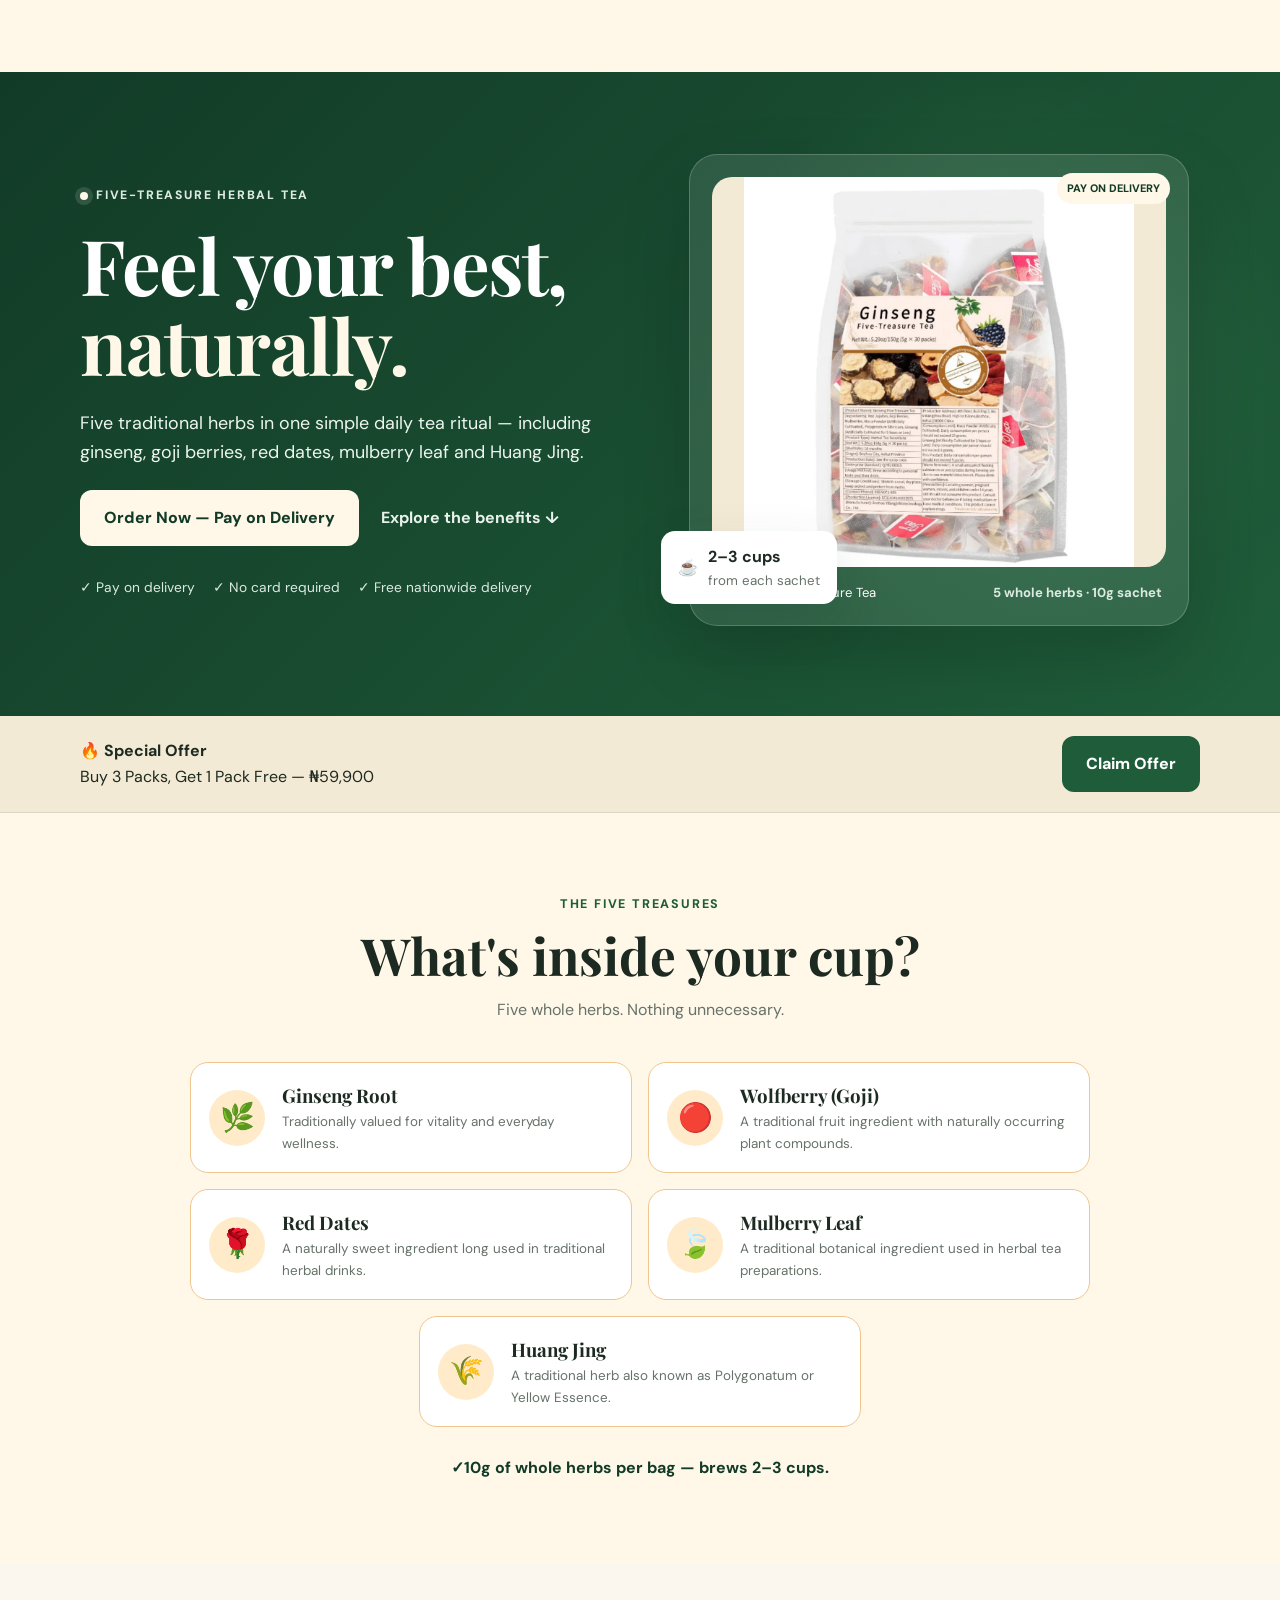
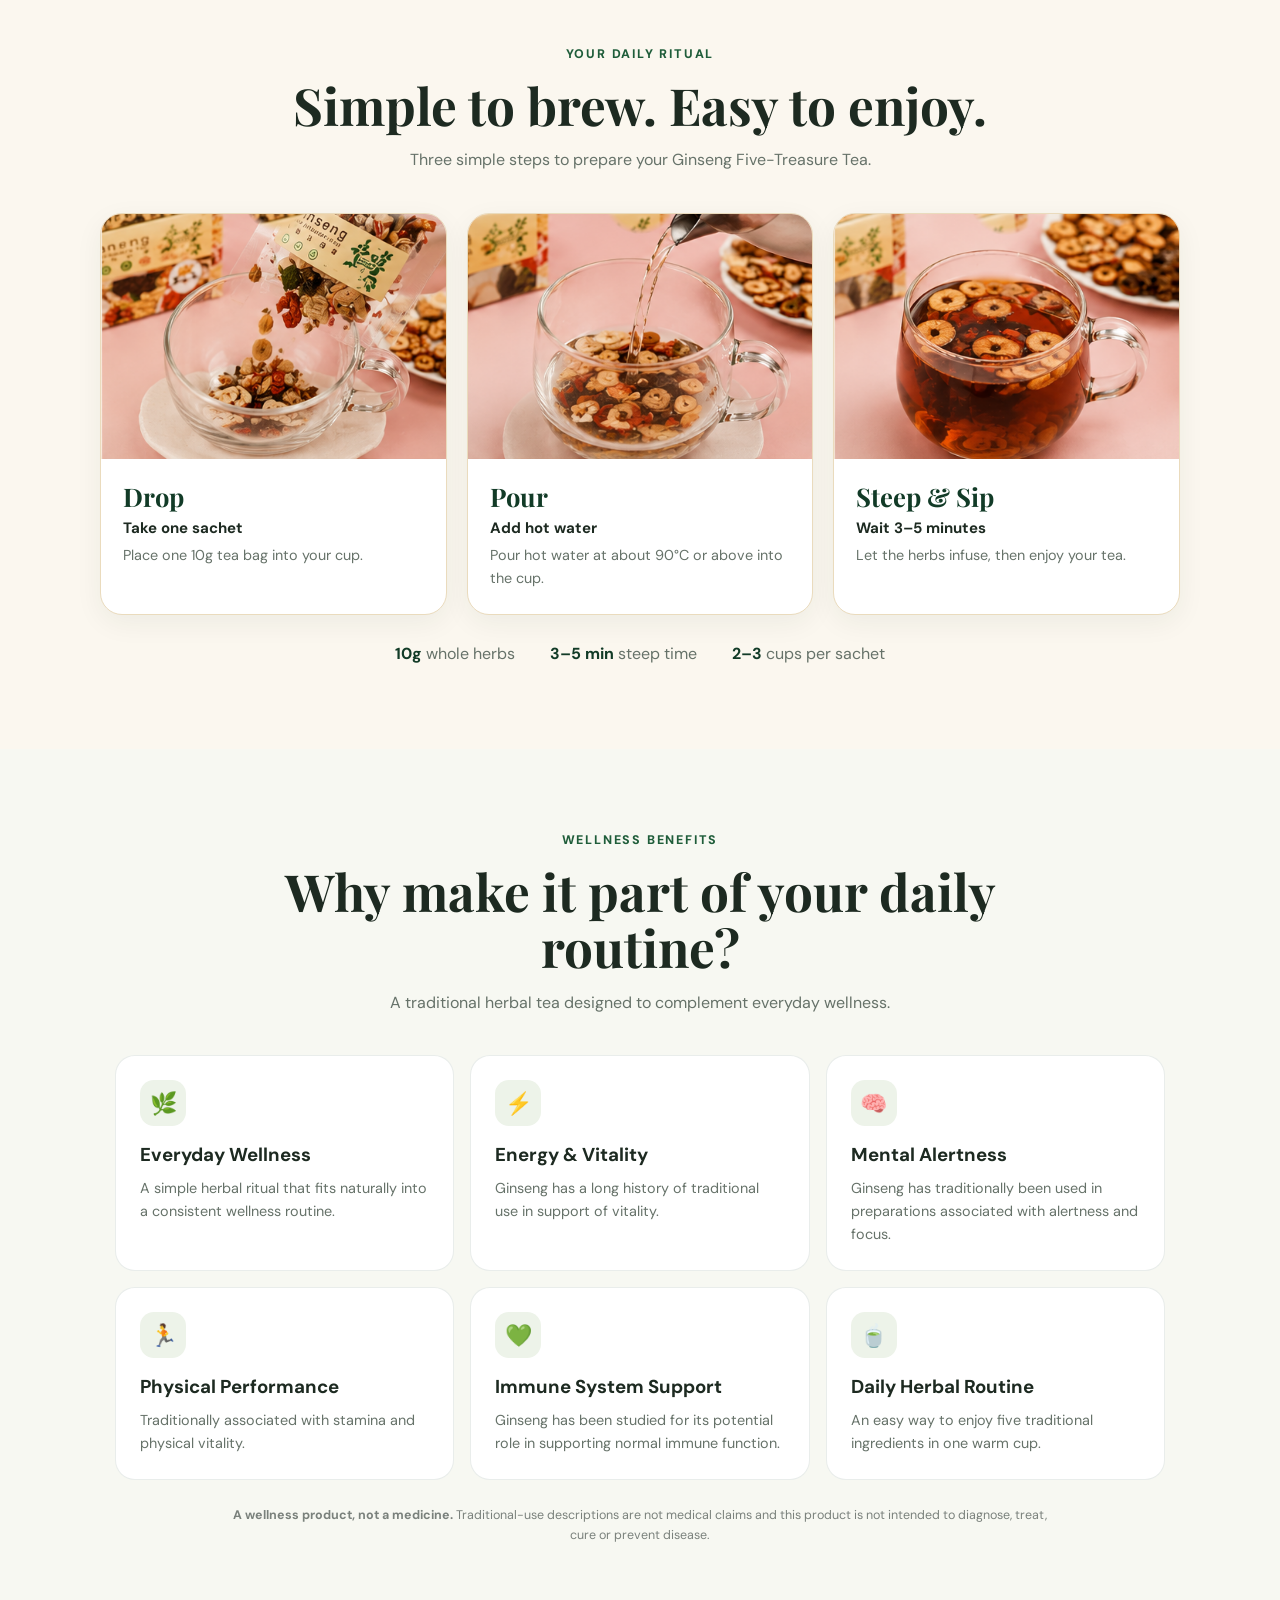
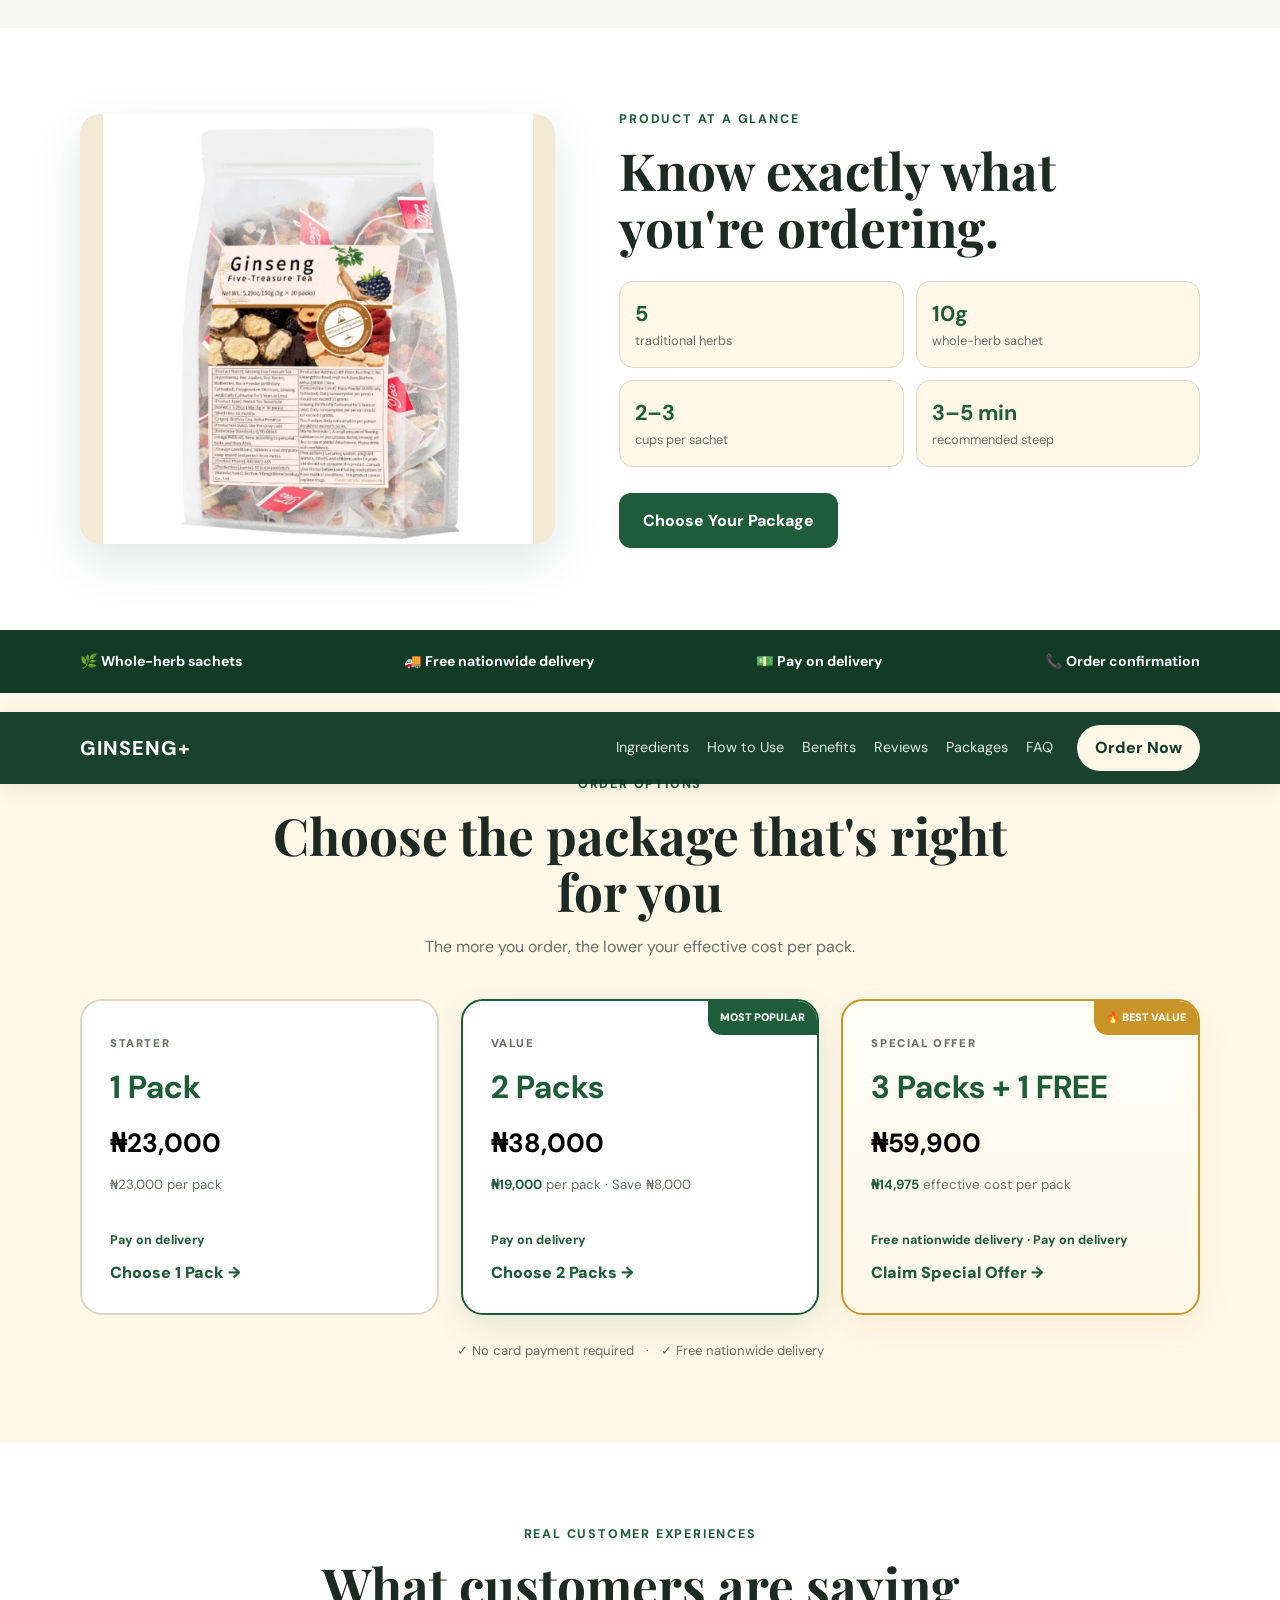
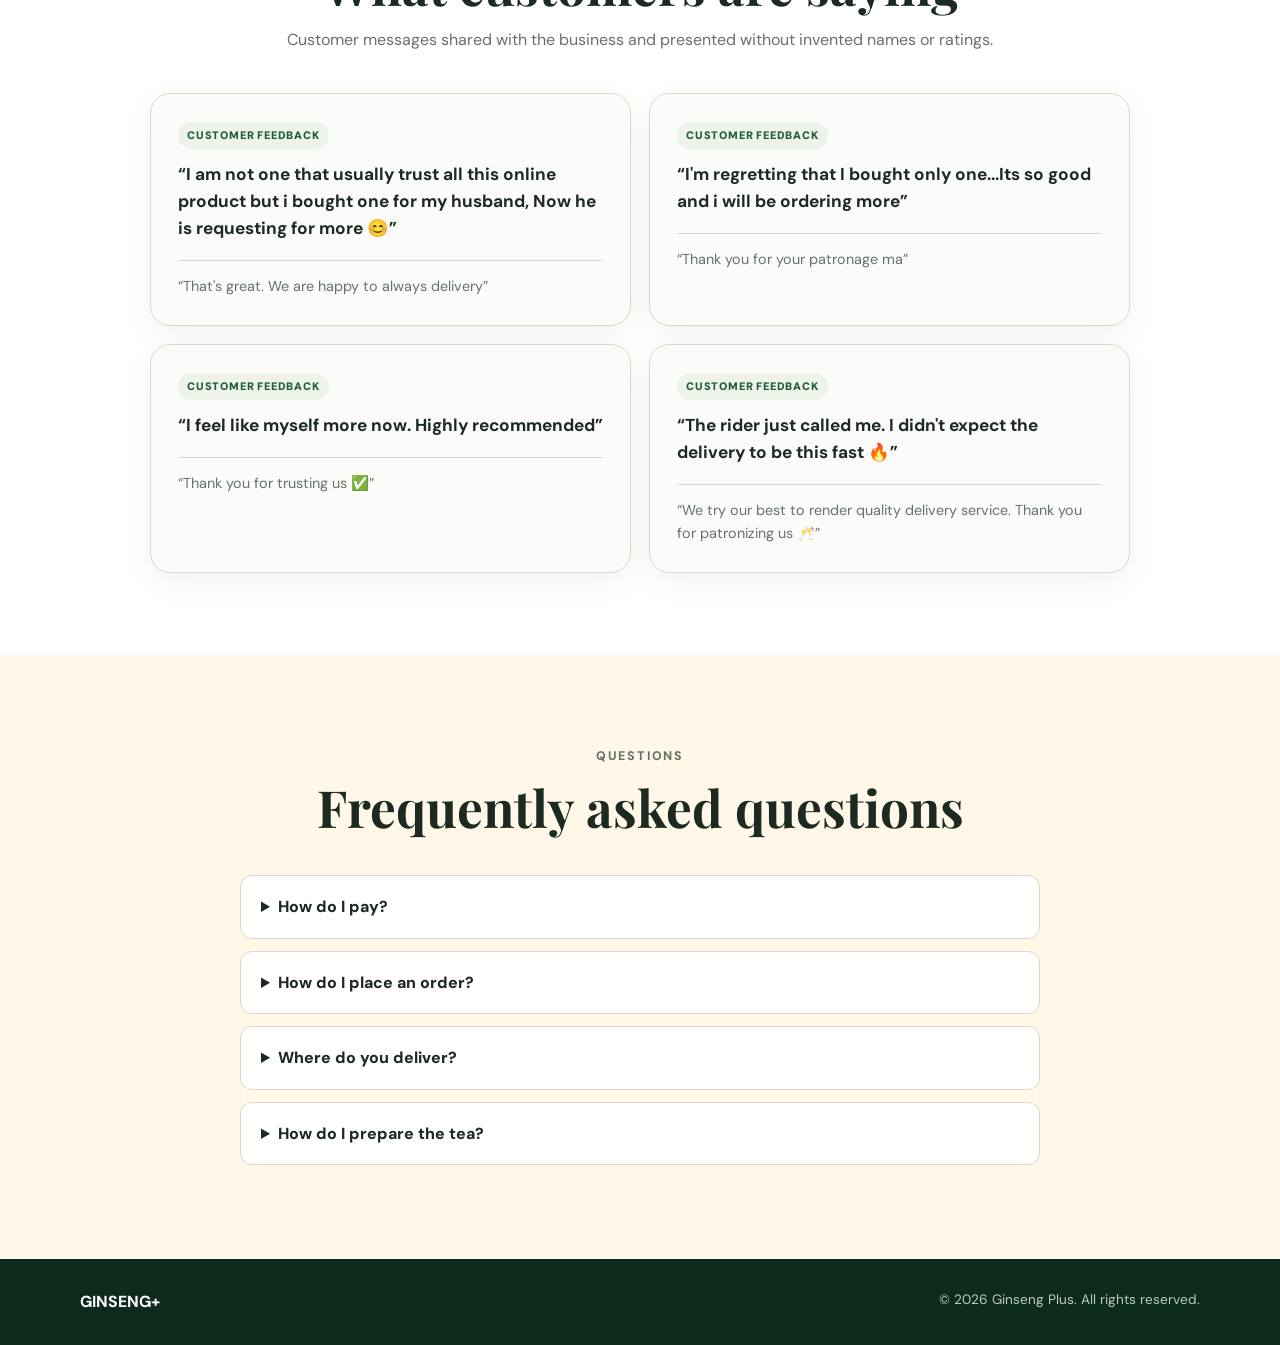
==== commit 2cd208e6: "Replace benefit cards with performance and immune support" ====
--- a/index.html
+++ b/index.html
@@ -1 +1 @@
-<!DOCTYPE html><html lang="en"><head><meta charset="UTF-8"><meta name="viewport" content="width=device-width,initial-scale=1"><meta name="description" content="Ginseng Five-Treasure Tea — five traditional herbs in a simple daily tea ritual. Free nationwide delivery and pay on delivery."><meta property="og:type" content="website"><meta property="og:title" content="Ginseng Five-Treasure Tea | Pay on Delivery"><meta property="og:description" content="Five traditional herbs in one simple daily tea ritual. Free nationwide delivery and pay on delivery."><meta property="og:image" content="assets/product.jpg"><meta name="twitter:card" content="summary_large_image"><meta name="theme-color" content="#123b27"><title>Ginseng Five-Treasure Tea | Free Delivery & Pay on Delivery</title><link rel="stylesheet" href="css/style.css?v=20"></head><body><header class="site-header"><div class="container nav"><a class="logo" href="#top">GINSENG<span>+</span></a><nav class="desktop-nav" aria-label="Main navigation"><a href="#ingredients">Ingredients</a><a href="#routine">How to Use</a><a href="#health-benefits">Benefits</a><a href="#reviews">Reviews</a><a href="#packages">Packages</a><a href="#faq">FAQ</a></nav><a class="nav-cta" href="#packages" data-track="nav_order">Order Now</a></div></header><main id="top"><section class="hero"><div class="container hero-grid"><div class="hero-copy"><div class="hero-kicker"><span class="kicker-dot"></span> FIVE-TREASURE HERBAL TEA</div><h1>Feel your best, <span>naturally.</span></h1><p class="hero-text">Five traditional herbs in one simple daily tea ritual — including ginseng, goji berries, red dates, mulberry leaf and Huang Jing.</p><div class="hero-actions"><a class="btn btn-primary hero-primary" href="#packages" data-track="hero_order">Order Now <span>— Pay on Delivery</span></a><a class="text-link hero-secondary" href="#health-benefits">Explore the benefits <span>↓</span></a></div><div class="trust-row"><span>✓ Pay on delivery</span><span>✓ No card required</span><span>✓ Free nationwide delivery</span></div></div><div class="hero-visual"><div class="hero-glow"></div><div class="product-card"><div class="badge">PAY ON DELIVERY</div><img class="product-image" src="assets/product.jpg" alt="Ginseng Five-Treasure Tea product pack" fetchpriority="high"><div class="product-caption"><span>Ginseng Five-Treasure Tea</span><strong>5 whole herbs · 10g sachet</strong></div></div><div class="floating-trust"><span>☕</span><div><strong>2–3 cups</strong><small>from each sachet</small></div></div></div></div></section><section class="offer-strip"><div class="container offer"><div><strong>🔥 Special Offer</strong><br><span>Buy 3 Packs, Get 1 Pack Free — ₦59,900</span></div><button id="claimOffer" class="btn btn-secondary" type="button">Claim Offer</button></div></section><section id="ingredients" class="ingredients-section section"><div class="container"><div class="section-heading"><p class="eyebrow">THE FIVE TREASURES</p><h2>What's inside your cup?</h2><p>Five whole herbs. Nothing unnecessary.</p></div><div class="ingredient-grid"><article class="ingredient-card"><div class="ingredient-icon">🌿</div><div><h3>Ginseng Root</h3><p>Traditionally valued for vitality and everyday wellness.</p></div></article><article class="ingredient-card"><div class="ingredient-icon">🔴</div><div><h3>Wolfberry (Goji)</h3><p>A traditional fruit ingredient with naturally occurring plant compounds.</p></div></article><article class="ingredient-card"><div class="ingredient-icon">🌹</div><div><h3>Red Dates</h3><p>A naturally sweet ingredient long used in traditional herbal drinks.</p></div></article><article class="ingredient-card"><div class="ingredient-icon">🍃</div><div><h3>Mulberry Leaf</h3><p>A traditional botanical ingredient used in herbal tea preparations.</p></div></article><article class="ingredient-card"><div class="ingredient-icon">🌾</div><div><h3>Huang Jing</h3><p>A traditional herb also known as Polygonatum or Yellow Essence.</p></div></article></div><div class="ingredient-note"><span>✓</span>10g of whole herbs per bag — brews 2–3 cups.</div></div></section><section id="routine" class="routine-section section"><div class="container"><div class="routine-heading"><p class="eyebrow">YOUR DAILY RITUAL</p><h2>Simple to brew. Easy to enjoy.</h2><p>Three simple steps to prepare your Ginseng Five-Treasure Tea.</p></div><div class="routine-steps"><article class="routine-step"><div class="routine-image"></div><div class="routine-content"><h3>Drop</h3><strong>Take one sachet</strong><p>Place one 10g tea bag into your cup.</p></div></article><article class="routine-step"><div class="routine-image"></div><div class="routine-content"><h3>Pour</h3><strong>Add hot water</strong><p>Pour hot water at about 90°C or above into the cup.</p></div></article><article class="routine-step"><div class="routine-image"></div><div class="routine-content"><h3>Steep &amp; Sip</h3><strong>Wait 3–5 minutes</strong><p>Let the herbs infuse, then enjoy your tea.</p></div></article></div><div class="routine-meta"><span><b>10g</b> whole herbs</span><span><b>3–5 min</b> steep time</span><span><b>2–3</b> cups per sachet</span></div></div></section><section id="health-benefits" class="health-benefits section"><div class="container"><div class="section-heading"><p class="eyebrow">WELLNESS BENEFITS</p><h2>Why make it part of your daily routine?</h2><p>A traditional herbal tea designed to complement everyday wellness.</p></div><div class="benefit-grid"><article class="benefit-card"><div class="benefit-icon">🌿</div><h3>Everyday Wellness</h3><p>A simple herbal ritual that fits naturally into a consistent wellness routine.</p></article><article class="benefit-card"><div class="benefit-icon">⚡</div><h3>Energy &amp; Vitality</h3><p>Ginseng has a long history of traditional use in support of vitality.</p></article><article class="benefit-card"><div class="benefit-icon">🧠</div><h3>Mental Alertness</h3><p>Ginseng has traditionally been used in preparations associated with alertness and focus.</p></article><article class="benefit-card"><div class="benefit-icon">🛡️</div><h3>Botanical Compounds</h3><p>The plant ingredients naturally contain a variety of botanical compounds.</p></article><article class="benefit-card"><div class="benefit-icon">🌱</div><h3>Traditional Adaptogenic Use</h3><p>Ginseng is commonly described in traditional herbal practice as an adaptogenic herb.</p></article><article class="benefit-card"><div class="benefit-icon">🍵</div><h3>Daily Herbal Routine</h3><p>An easy way to enjoy five traditional ingredients in one warm cup.</p></article></div><p class="benefit-disclaimer"><strong>A wellness product, not a medicine.</strong> Traditional-use descriptions are not medical claims and this product is not intended to diagnose, treat, cure or prevent disease.</p></div></section><section class="product-section section"><div class="container product-grid"><img class="product-image product-image-large" src="assets/product.jpg" alt="Ginseng Five-Treasure Tea pack" loading="lazy"><div><p class="eyebrow">PRODUCT AT A GLANCE</p><h2>Know exactly what you're ordering.</h2><div class="product-facts"><div><strong>5</strong><span>traditional herbs</span></div><div><strong>10g</strong><span>whole-herb sachet</span></div><div><strong>2–3</strong><span>cups per sachet</span></div><div><strong>3–5 min</strong><span>recommended steep</span></div></div><a class="btn btn-secondary" href="#packages">Choose Your Package</a></div></div></section><section class="pre-package-trust"><div class="container trust-strip"><span>🌿 Whole-herb sachets</span><span>🚚 Free nationwide delivery</span><span>💵 Pay on delivery</span><span>📞 Order confirmation</span></div></section><section id="packages" class="packages section"><div class="container"><div class="section-heading"><p class="eyebrow">ORDER OPTIONS</p><h2>Choose the package that's right for you</h2><p>The more you order, the lower your effective cost per pack.</p></div><div class="package-grid"><button class="package" data-package="1 Pack — ₦23,000"><span class="package-label">STARTER</span><strong>1 Pack</strong><b>₦23,000</b><small>₦23,000 per pack</small><em>Pay on delivery</em><span class="package-cta">Choose 1 Pack →</span></button><button class="package popular" data-package="2 Packs — ₦38,000"><span class="popular-badge">MOST POPULAR</span><span class="package-label">VALUE</span><strong>2 Packs</strong><b>₦38,000</b><small><b class="unit-price">₦19,000</b> per pack · Save ₦8,000</small><em>Pay on delivery</em><span class="package-cta">Choose 2 Packs →</span></button><button id="special-offer" class="package special" data-package="3 Packs + 1 Free — ₦59,900"><span class="special-badge">🔥 BEST VALUE</span><span class="package-label">SPECIAL OFFER</span><strong>3 Packs <span>+ 1 FREE</span></strong><b>₦59,900</b><small><b class="unit-price">₦14,975</b> effective cost per pack</small><em>Free nationwide delivery · Pay on delivery</em><span class="package-cta">Claim Special Offer →</span></button></div><p class="package-note">✓ No card payment required &nbsp; · &nbsp; ✓ Free nationwide delivery</p></div></section><section id="reviews" class="reviews section"><div class="container"><div class="section-heading"><p class="eyebrow">REAL CUSTOMER EXPERIENCES</p><h2>What customers are saying</h2><p>Customer messages shared with the business and presented without invented names or ratings.</p></div><div class="reviews-grid"><article class="customer-review"><span class="review-label">CUSTOMER FEEDBACK</span><p class="review-message">“I am not one that usually trust all this online product but i bought one for my husband, Now he is requesting for more 😊”</p><p class="review-response">“That's great. We are happy to always delivery”</p></article><article class="customer-review"><span class="review-label">CUSTOMER FEEDBACK</span><p class="review-message">“I'm regretting that I bought only one...Its so good and i will be ordering more”</p><p class="review-response">“Thank you for your patronage ma”</p></article><article class="customer-review"><span class="review-label">CUSTOMER FEEDBACK</span><p class="review-message">“I feel like myself more now. Highly recommended”</p><p class="review-response">“Thank you for trusting us ✅”</p></article><article class="customer-review customer-review--last"><span class="review-label">CUSTOMER FEEDBACK</span><p class="review-message">“The rider just called me. I didn't expect the delivery to be this fast 🔥”</p><p class="review-response">“We try our best to render quality delivery service. Thank you for patronizing us 🥂”</p></article></div></div></section><section id="faq" class="faq section"><div class="container narrow"><div class="section-heading"><p class="eyebrow">QUESTIONS</p><h2>Frequently asked questions</h2></div><details><summary>How do I pay?</summary><p>You pay when your order is delivered. No card payment is required on this website.</p></details><details><summary>How do I place an order?</summary><p>Select a pack, complete your delivery details, and submit the order. Your order can then be confirmed by our team.</p></details><details><summary>Where do you deliver?</summary><p>We offer free delivery nationwide.</p></details><details><summary>How do I prepare the tea?</summary><p>Place one sachet in a cup, add hot water, allow it to steep for 3–5 minutes, then enjoy.</p></details></div></section></main><div id="mobilePurchaseBar" class="mobile-purchase-bar"><div><small>From</small><strong>₦23,000</strong><span> · Pay on delivery</span></div><a href="#packages">Order Now →</a></div><footer><div class="container footer"><strong>GINSENG+</strong><p>© 2026 Ginseng Plus. All rights reserved.</p></div></footer><script src="js/script.js?v=30" defer></script><script src="js/routine-carousel.js?v=30" defer></script></body></html>+<!DOCTYPE html><html lang="en"><head><meta charset="UTF-8"><meta name="viewport" content="width=device-width,initial-scale=1"><meta name="description" content="Ginseng Five-Treasure Tea — five traditional herbs in a simple daily tea ritual. Free nationwide delivery and pay on delivery."><meta property="og:type" content="website"><meta property="og:title" content="Ginseng Five-Treasure Tea | Pay on Delivery"><meta property="og:description" content="Five traditional herbs in one simple daily tea ritual. Free nationwide delivery and pay on delivery."><meta property="og:image" content="assets/product.jpg"><meta name="twitter:card" content="summary_large_image"><meta name="theme-color" content="#123b27"><title>Ginseng Five-Treasure Tea | Free Delivery & Pay on Delivery</title><link rel="stylesheet" href="css/style.css?v=20"></head><body><header class="site-header"><div class="container nav"><a class="logo" href="#top">GINSENG<span>+</span></a><nav class="desktop-nav" aria-label="Main navigation"><a href="#ingredients">Ingredients</a><a href="#routine">How to Use</a><a href="#health-benefits">Benefits</a><a href="#reviews">Reviews</a><a href="#packages">Packages</a><a href="#faq">FAQ</a></nav><a class="nav-cta" href="#packages" data-track="nav_order">Order Now</a></div></header><main id="top"><section class="hero"><div class="container hero-grid"><div class="hero-copy"><div class="hero-kicker"><span class="kicker-dot"></span> FIVE-TREASURE HERBAL TEA</div><h1>Feel your best, <span>naturally.</span></h1><p class="hero-text">Five traditional herbs in one simple daily tea ritual — including ginseng, goji berries, red dates, mulberry leaf and Huang Jing.</p><div class="hero-actions"><a class="btn btn-primary hero-primary" href="#packages" data-track="hero_order">Order Now <span>— Pay on Delivery</span></a><a class="text-link hero-secondary" href="#health-benefits">Explore the benefits <span>↓</span></a></div><div class="trust-row"><span>✓ Pay on delivery</span><span>✓ No card required</span><span>✓ Free nationwide delivery</span></div></div><div class="hero-visual"><div class="hero-glow"></div><div class="product-card"><div class="badge">PAY ON DELIVERY</div><img class="product-image" src="assets/product.jpg" alt="Ginseng Five-Treasure Tea product pack" fetchpriority="high"><div class="product-caption"><span>Ginseng Five-Treasure Tea</span><strong>5 whole herbs · 10g sachet</strong></div></div><div class="floating-trust"><span>☕</span><div><strong>2–3 cups</strong><small>from each sachet</small></div></div></div></div></section><section class="offer-strip"><div class="container offer"><div><strong>🔥 Special Offer</strong><br><span>Buy 3 Packs, Get 1 Pack Free — ₦59,900</span></div><button id="claimOffer" class="btn btn-secondary" type="button">Claim Offer</button></div></section><section id="ingredients" class="ingredients-section section"><div class="container"><div class="section-heading"><p class="eyebrow">THE FIVE TREASURES</p><h2>What's inside your cup?</h2><p>Five whole herbs. Nothing unnecessary.</p></div><div class="ingredient-grid"><article class="ingredient-card"><div class="ingredient-icon">🌿</div><div><h3>Ginseng Root</h3><p>Traditionally valued for vitality and everyday wellness.</p></div></article><article class="ingredient-card"><div class="ingredient-icon">🔴</div><div><h3>Wolfberry (Goji)</h3><p>A traditional fruit ingredient with naturally occurring plant compounds.</p></div></article><article class="ingredient-card"><div class="ingredient-icon">🌹</div><div><h3>Red Dates</h3><p>A naturally sweet ingredient long used in traditional herbal drinks.</p></div></article><article class="ingredient-card"><div class="ingredient-icon">🍃</div><div><h3>Mulberry Leaf</h3><p>A traditional botanical ingredient used in herbal tea preparations.</p></div></article><article class="ingredient-card"><div class="ingredient-icon">🌾</div><div><h3>Huang Jing</h3><p>A traditional herb also known as Polygonatum or Yellow Essence.</p></div></article></div><div class="ingredient-note"><span>✓</span>10g of whole herbs per bag — brews 2–3 cups.</div></div></section><section id="routine" class="routine-section section"><div class="container"><div class="routine-heading"><p class="eyebrow">YOUR DAILY RITUAL</p><h2>Simple to brew. Easy to enjoy.</h2><p>Three simple steps to prepare your Ginseng Five-Treasure Tea.</p></div><div class="routine-steps"><article class="routine-step"><div class="routine-image"></div><div class="routine-content"><h3>Drop</h3><strong>Take one sachet</strong><p>Place one 10g tea bag into your cup.</p></div></article><article class="routine-step"><div class="routine-image"></div><div class="routine-content"><h3>Pour</h3><strong>Add hot water</strong><p>Pour hot water at about 90°C or above into the cup.</p></div></article><article class="routine-step"><div class="routine-image"></div><div class="routine-content"><h3>Steep &amp; Sip</h3><strong>Wait 3–5 minutes</strong><p>Let the herbs infuse, then enjoy your tea.</p></div></article></div><div class="routine-meta"><span><b>10g</b> whole herbs</span><span><b>3–5 min</b> steep time</span><span><b>2–3</b> cups per sachet</span></div></div></section><section id="health-benefits" class="health-benefits section"><div class="container"><div class="section-heading"><p class="eyebrow">WELLNESS BENEFITS</p><h2>Why make it part of your daily routine?</h2><p>A traditional herbal tea designed to complement everyday wellness.</p></div><div class="benefit-grid"><article class="benefit-card"><div class="benefit-icon">🌿</div><h3>Everyday Wellness</h3><p>A simple herbal ritual that fits naturally into a consistent wellness routine.</p></article><article class="benefit-card"><div class="benefit-icon">⚡</div><h3>Energy &amp; Vitality</h3><p>Ginseng has a long history of traditional use in support of vitality.</p></article><article class="benefit-card"><div class="benefit-icon">🧠</div><h3>Mental Alertness</h3><p>Ginseng has traditionally been used in preparations associated with alertness and focus.</p></article><article class="benefit-card"><div class="benefit-icon">🏃</div><h3>Physical Performance</h3><p>Traditionally associated with stamina and physical vitality.</p></article><article class="benefit-card"><div class="benefit-icon">💚</div><h3>Immune System Support</h3><p>Ginseng has been studied for its potential role in supporting normal immune function.</p></article><article class="benefit-card"><div class="benefit-icon">🍵</div><h3>Daily Herbal Routine</h3><p>An easy way to enjoy five traditional ingredients in one warm cup.</p></article></div><p class="benefit-disclaimer"><strong>A wellness product, not a medicine.</strong> Traditional-use descriptions are not medical claims and this product is not intended to diagnose, treat, cure or prevent disease.</p></div></section><section class="product-section section"><div class="container product-grid"><img class="product-image product-image-large" src="assets/product.jpg" alt="Ginseng Five-Treasure Tea pack" loading="lazy"><div><p class="eyebrow">PRODUCT AT A GLANCE</p><h2>Know exactly what you're ordering.</h2><div class="product-facts"><div><strong>5</strong><span>traditional herbs</span></div><div><strong>10g</strong><span>whole-herb sachet</span></div><div><strong>2–3</strong><span>cups per sachet</span></div><div><strong>3–5 min</strong><span>recommended steep</span></div></div><a class="btn btn-secondary" href="#packages">Choose Your Package</a></div></div></section><section class="pre-package-trust"><div class="container trust-strip"><span>🌿 Whole-herb sachets</span><span>🚚 Free nationwide delivery</span><span>💵 Pay on delivery</span><span>📞 Order confirmation</span></div></section><section id="packages" class="packages section"><div class="container"><div class="section-heading"><p class="eyebrow">ORDER OPTIONS</p><h2>Choose the package that's right for you</h2><p>The more you order, the lower your effective cost per pack.</p></div><div class="package-grid"><button class="package" data-package="1 Pack — ₦23,000"><span class="package-label">STARTER</span><strong>1 Pack</strong><b>₦23,000</b><small>₦23,000 per pack</small><em>Pay on delivery</em><span class="package-cta">Choose 1 Pack →</span></button><button class="package popular" data-package="2 Packs — ₦38,000"><span class="popular-badge">MOST POPULAR</span><span class="package-label">VALUE</span><strong>2 Packs</strong><b>₦38,000</b><small><b class="unit-price">₦19,000</b> per pack · Save ₦8,000</small><em>Pay on delivery</em><span class="package-cta">Choose 2 Packs →</span></button><button id="special-offer" class="package special" data-package="3 Packs + 1 Free — ₦59,900"><span class="special-badge">🔥 BEST VALUE</span><span class="package-label">SPECIAL OFFER</span><strong>3 Packs <span>+ 1 FREE</span></strong><b>₦59,900</b><small><b class="unit-price">₦14,975</b> effective cost per pack</small><em>Free nationwide delivery · Pay on delivery</em><span class="package-cta">Claim Special Offer →</span></button></div><p class="package-note">✓ No card payment required &nbsp; · &nbsp; ✓ Free nationwide delivery</p></div></section><section id="reviews" class="reviews section"><div class="container"><div class="section-heading"><p class="eyebrow">REAL CUSTOMER EXPERIENCES</p><h2>What customers are saying</h2><p>Customer messages shared with the business and presented without invented names or ratings.</p></div><div class="reviews-grid"><article class="customer-review"><span class="review-label">CUSTOMER FEEDBACK</span><p class="review-message">“I am not one that usually trust all this online product but i bought one for my husband, Now he is requesting for more 😊”</p><p class="review-response">“That's great. We are happy to always delivery”</p></article><article class="customer-review"><span class="review-label">CUSTOMER FEEDBACK</span><p class="review-message">“I'm regretting that I bought only one...Its so good and i will be ordering more”</p><p class="review-response">“Thank you for your patronage ma”</p></article><article class="customer-review"><span class="review-label">CUSTOMER FEEDBACK</span><p class="review-message">“I feel like myself more now. Highly recommended”</p><p class="review-response">“Thank you for trusting us ✅”</p></article><article class="customer-review customer-review--last"><span class="review-label">CUSTOMER FEEDBACK</span><p class="review-message">“The rider just called me. I didn't expect the delivery to be this fast 🔥”</p><p class="review-response">“We try our best to render quality delivery service. Thank you for patronizing us 🥂”</p></article></div></div></section><section id="faq" class="faq section"><div class="container narrow"><div class="section-heading"><p class="eyebrow">QUESTIONS</p><h2>Frequently asked questions</h2></div><details><summary>How do I pay?</summary><p>You pay when your order is delivered. No card payment is required on this website.</p></details><details><summary>How do I place an order?</summary><p>Select a pack, complete your delivery details, and submit the order. Your order can then be confirmed by our team.</p></details><details><summary>Where do you deliver?</summary><p>We offer free delivery nationwide.</p></details><details><summary>How do I prepare the tea?</summary><p>Place one sachet in a cup, add hot water, allow it to steep for 3–5 minutes, then enjoy.</p></details></div></section></main><div id="mobilePurchaseBar" class="mobile-purchase-bar"><div><small>From</small><strong>₦23,000</strong><span> · Pay on delivery</span></div><a href="#packages">Order Now →</a></div><footer><div class="container footer"><strong>GINSENG+</strong><p>© 2026 Ginseng Plus. All rights reserved.</p></div></footer><script src="js/script.js?v=30" defer></script><script src="js/routine-carousel.js?v=30" defer></script></body></html>
--- a/css/style.css
+++ b/css/style.css
@@ -1,2 +1,6 @@
 @import url('https://fonts.googleapis.com/css2?family=DM+Sans:wght@400;500;600;700;800&family=Playfair+Display:wght@600;700&display=swap');
-:root{--green:#1f5d3a;--green-dark:#123b27;--green-light:#2f7d4f;--cream:#fff8e9;--cream-dark:#f3ead5;--text:#1d2a21;--muted:#667269;--white:#fff;--border:#ded7c5;--shadow:0 18px 50px rgba(18,59,39,.12)}*{box-sizing:border-box;margin:0;padding:0}html{scroll-behavior:smooth;scroll-padding-top:80px}body{font-family:"DM Sans",sans-serif;color:var(--text);background:var(--cream);line-height:1.6}a{color:inherit;text-decoration:none}.container{width:min(1120px,92%);margin:auto}.narrow{max-width:800px}.site-header{background:rgba(18,59,39,.97);color:#fff;position:sticky;top:0;z-index:50;box-shadow:0 4px 20px rgba(0,0,0,.08)}.nav{min-height:72px;display:flex;align-items:center;gap:34px}.logo{font-weight:800;letter-spacing:1px;font-size:1.25rem;margin-right:auto}.logo span{color:var(--cream)}.desktop-nav{display:flex;gap:28px;font-size:.92rem;color:#dcebe1}.desktop-nav a{transition:.2s}.desktop-nav a:hover{color:#fff}.nav-cta{background:var(--cream);color:var(--green-dark);font-weight:800;padding:10px 18px;border-radius:999px;transition:transform .2s,box-shadow .2s}.nav-cta:hover{transform:translateY(-2px);box-shadow:0 8px 20px rgba(0,0,0,.16)}.hero{background:radial-gradient(circle at 78% 45%,rgba(73,145,92,.32),transparent 28%),linear-gradient(135deg,var(--green-dark),var(--green));color:#fff;padding:88px 0 96px;overflow:hidden}.hero-grid{display:grid;grid-template-columns:1.02fr .98fr;gap:55px;align-items:center}.hero-copy{position:relative;z-index:2}.hero-kicker{display:inline-flex;align-items:center;gap:8px;color:#dcebe1;font-weight:800;letter-spacing:1.8px;font-size:.76rem;margin-bottom:18px}.kicker-dot{width:8px;height:8px;background:var(--cream);border-radius:50%;box-shadow:0 0 0 5px rgba(255,248,233,.12)}h1,h2{font-family:"Playfair Display",serif;line-height:1.1}h1{font-size:clamp(3rem,6vw,5.3rem);max-width:720px;letter-spacing:-1.5px}h1 span{color:var(--cream)}.hero-text{max-width:600px;margin:24px 0;font-size:1.12rem;color:#edf5ef}.hero-actions{display:flex;gap:22px;align-items:center;flex-wrap:wrap}.btn{display:inline-block;border:0;cursor:pointer;border-radius:12px;padding:15px 24px;font-weight:800;transition:transform .2s,box-shadow .2s}.btn:hover{transform:translateY(-2px)}.btn-primary{background:var(--cream);color:var(--green-dark);box-shadow:0 10px 25px rgba(0,0,0,.12)}.btn-secondary{background:var(--green);color:#fff}.hero-secondary{font-weight:700;color:#e8f2eb}.hero-secondary span{display:inline-block;margin-left:5px;transition:transform .2s}.hero-secondary:hover span{transform:translateY(3px)}.trust-row{display:flex;gap:18px;flex-wrap:wrap;margin-top:30px;color:#dcebe1;font-size:.86rem}.hero-visual{position:relative;max-width:500px;margin:auto;width:100%}.hero-glow{position:absolute;width:280px;height:280px;border-radius:50%;background:rgba(255,248,233,.12);filter:blur(10px);left:50%;top:45%;transform:translate(-50%,-50%)}.product-card{background:rgba(255,255,255,.1);border:1px solid rgba(255,255,255,.2);padding:22px;border-radius:28px;text-align:center;position:relative;box-shadow:0 30px 70px rgba(0,0,0,.16);backdrop-filter:blur(8px)}.badge{position:absolute;top:18px;right:18px;background:var(--cream);color:var(--green-dark);font-weight:800;font-size:.68rem;padding:7px 10px;border-radius:999px;z-index:2}.product-image{display:block;width:100%;height:390px;object-fit:contain;border-radius:20px;background:var(--cream-dark)}.product-caption{display:flex;justify-content:space-between;gap:12px;text-align:left;padding:15px 4px 0;font-size:.82rem}.product-caption strong{color:#dcebe1}.floating-trust{position:absolute;bottom:22px;left:-28px;background:#fff;color:var(--text);padding:13px 17px;border-radius:14px;display:flex;align-items:center;gap:10px;box-shadow:var(--shadow);min-width:180px}.floating-trust>span{font-size:1.2rem}.floating-trust strong,.floating-trust small{display:block}.floating-trust small{color:var(--muted);font-size:.75rem}.offer-strip{background:var(--cream-dark);border-bottom:1px solid var(--border)}.offer{display:flex;align-items:center;justify-content:space-between;gap:20px;padding:20px 0}.offer strong{color:var(--green-dark)}.offer span{font-size:.9rem}.section{padding:90px 0}.section-heading{text-align:center;max-width:700px;margin:0 auto 45px}.eyebrow{color:var(--green);font-weight:800;letter-spacing:1.8px;font-size:.78rem;margin-bottom:12px}.hero .eyebrow{color:var(--cream)}.section-heading h2,.product-grid h2,.checkout-header h2{font-size:clamp(2.2rem,4vw,3.5rem)}.section-heading p:last-child{color:var(--muted);margin-top:14px}.benefits-grid,.reviews-grid,.package-grid{display:grid;grid-template-columns:repeat(3,1fr);gap:22px}.benefit{background:#fff;padding:30px;border:1px solid var(--border);border-radius:18px;transition:transform .2s,box-shadow .2s}.benefit:hover{transform:translateY(-5px);box-shadow:var(--shadow)}.icon{color:var(--green);font-weight:900;margin-bottom:20px}.benefit h3{margin-bottom:8px}.benefit p{color:var(--muted)}.product-section{background:#fff;padding:90px 0}.product-grid{display:grid;grid-template-columns:1fr 1fr;gap:70px;align-items:center}.product-image-large{height:500px;border-radius:24px;background:var(--cream-dark);box-shadow:var(--shadow)}.check-list{list-style:none;margin:28px 0}.check-list li{margin:14px 0}.check-list li::before{content:"✓";color:var(--green);font-weight:900;margin-right:10px}.package{border:2px solid var(--border);background:#fff;border-radius:22px;padding:34px 28px 28px;cursor:pointer;text-align:left;font:inherit;display:grid;gap:9px;transition:transform .22s,box-shadow .22s,border-color .22s;position:relative;min-height:310px;overflow:hidden}.package:hover,.package.engaged{border-color:var(--green);transform:translateY(-7px);box-shadow:0 0 0 3px rgba(31,93,58,.10),var(--shadow)}.package-label{font-size:.7rem;letter-spacing:1.6px;color:var(--muted);font-weight:900}.package strong{font-size:2rem;color:var(--green);line-height:1.15}.package strong span{color:var(--green-light);font-size:1.15rem;white-space:nowrap}.package b{font-size:1.65rem;color:var(--text)}.package small{color:var(--muted);font-size:.9rem}.package em{font-style:normal;font-size:.78rem;color:var(--green);font-weight:800}.package-cta{margin-top:auto;color:var(--green);font-weight:900;font-size:.9rem}.popular{border-color:var(--green);box-shadow:0 12px 30px rgba(31,93,58,.13)}.popular-badge,.special-badge{position:absolute;top:0;right:0;border-radius:0 20px 0 14px;padding:8px 12px;font-size:.68rem;font-weight:900;letter-spacing:.5px}.popular-badge{background:var(--green);color:#fff}.special{border-color:#c99528;background:linear-gradient(180deg,#fffdf6,#fff8e9)}.special:hover,.special.engaged{border-color:#a87816;box-shadow:0 0 0 4px rgba(201,149,40,.16),0 20px 55px rgba(93,69,20,.15)}.special-badge{background:#c99528;color:#fff}.special .package-label{color:#a87816}.special strong{font-size:2.15rem}.package-note{text-align:center;color:var(--muted);font-size:.82rem;margin-top:25px}.reviews-grid{grid-template-columns:repeat(3,1fr)}blockquote{background:#fff;border:1px solid var(--border);border-radius:18px;padding:28px;font-weight:600}blockquote cite{display:block;color:var(--muted);margin-top:15px;font-style:normal;font-size:.9rem}.faq details{background:#fff;border:1px solid var(--border);border-radius:12px;margin:12px 0;padding:18px 20px}.faq summary{cursor:pointer;font-weight:800}.faq details p{color:var(--muted);margin-top:10px}.order-section{padding:80px 0;background:var(--green-dark);color:#fff}.checkout-header{display:flex;justify-content:space-between;align-items:end;gap:35px;margin-bottom:28px}.checkout-header>div:first-child{max-width:650px}.checkout-header p{color:#dcebe1;margin-top:12px}.checkout-trust{display:flex;flex-direction:column;gap:8px;color:#dcebe1;font-size:.85rem;text-align:right}.checkout-progress{display:flex;align-items:center;gap:10px;margin:0 0 28px;color:#a9c2b2;font-size:.82rem}.checkout-progress span{display:flex;align-items:center;gap:7px;white-space:nowrap}.checkout-progress span.active{color:#fff;font-weight:800}.checkout-progress b{display:grid;place-items:center;width:25px;height:25px;border:1px solid #6d8f7a;border-radius:50%;font-size:.75rem}.checkout-progress .active b{background:var(--cream);color:var(--green-dark);border-color:var(--cream)}.checkout-progress i{height:1px;background:#547363;flex:1}.checkout-grid{display:grid;grid-template-columns:minmax(0,1.25fr) minmax(290px,.75fr);gap:24px;align-items:start}.checkout-form-card,.order-summary-card{background:#fff;color:var(--text);border-radius:20px;padding:30px;box-shadow:var(--shadow)}.checkout-form-card form{display:grid;gap:16px}.checkout-form-card label{font-size:.86rem;font-weight:800}.checkout-form-card label small{font-weight:500;color:var(--muted)}.checkout-form-card input,.checkout-form-card textarea,.checkout-form-card select{width:100%;margin-top:7px;padding:13px 14px;border:1px solid #d7d7d0;border-radius:10px;background:#fff;font:inherit;outline:none;transition:border-color .2s,box-shadow .2s}.checkout-form-card input:focus,.checkout-form-card textarea:focus,.checkout-form-card select:focus{border-color:var(--green);box-shadow:0 0 0 3px rgba(31,93,58,.1)}.field-grid{display:grid;grid-template-columns:1fr 1fr;gap:14px}.form-step-title{display:flex;align-items:center;gap:12px;padding:4px 0 0}.form-step-title>span{display:grid;place-items:center;width:34px;height:34px;border-radius:10px;background:var(--green);color:#fff;font-size:.78rem;font-weight:900}.form-step-title strong,.form-step-title small{display:block}.form-step-title small{color:var(--muted);font-weight:500;font-size:.78rem}.order-security{display:flex;gap:10px;background:#f5f7f3;border:1px solid #dce5dd;border-radius:10px;padding:12px}.order-security span{font-size:1.1rem}.order-security strong,.order-security small{display:block}.order-security small{color:var(--muted);font-size:.74rem}.checkout-submit{width:100%;background:var(--green);color:#fff}.checkout-submit strong{font-weight:600}.form-status{display:block;margin-top:3px}.form-error{color:#b42318}.order-summary-card{position:sticky;top:95px}.summary-head{display:flex;justify-content:space-between;gap:10px;border-bottom:1px solid #e5e5de;padding-bottom:16px;font-size:.76rem}.summary-head span{font-weight:900;letter-spacing:1.3px}.summary-head strong{color:var(--green)}.selected-package{padding:24px 0;border-bottom:1px solid #e5e5de}.selected-package small,.selected-package strong,.selected-package b,.selected-package span{display:block}.selected-package small{color:var(--muted);font-size:.76rem}.selected-package strong{font-size:1.2rem;margin-top:5px}.selected-package b{font-size:2rem;color:var(--green);margin-top:4px}.selected-package span{color:var(--muted);font-size:.8rem;margin-top:4px}.summary-lines{padding:16px 0;border-bottom:1px solid #e5e5de}.summary-lines div{display:flex;justify-content:space-between;margin:7px 0;font-size:.88rem}.summary-lines strong{color:var(--green)}.summary-total{display:flex;justify-content:space-between;align-items:center;padding:20px 0;font-weight:900}.summary-total strong{font-size:1.6rem;color:var(--green-dark)}.summary-reassurance{background:var(--cream);border-radius:10px;padding:14px;color:var(--green-dark);font-size:.8rem;line-height:1.9}.confirmation{padding:80px 0}.hidden{display:none}.confirmation-card{max-width:700px;background:#fff;border:1px solid var(--border);border-radius:24px;padding:45px;text-align:center}.success-icon{width:60px;height:60px;border-radius:50%;background:var(--green);color:var(--cream);display:grid;place-items:center;font-size:2rem;font-weight:900;margin:0 auto 20px}.summary{display:grid;gap:8px;text-align:left;background:var(--cream);padding:20px;border-radius:12px;margin:25px 0}.payment-line{color:var(--green)}.mobile-purchase-bar{display:none}footer{background:#0d2b1c;color:#fff;padding:30px 0}.footer{display:flex;justify-content:space-between;gap:20px}.footer p{color:#b9cdbf;font-size:.85rem}@media(max-width:800px){.desktop-nav{display:none}.nav{min-height:64px}.hero-grid,.product-grid,.checkout-grid{grid-template-columns:1fr}.hero{padding:58px 0 72px}.hero-text{font-size:1rem}.hero-actions{gap:14px}.hero-primary{width:100%;text-align:center}.hero-secondary{width:100%;text-align:center}.trust-row{gap:10px;font-size:.78rem}.hero-visual{max-width:420px;margin-top:12px}.product-image{height:300px}.product-caption{flex-direction:column;gap:2px}.floating-trust{left:8px;bottom:14px}.product-image-large{height:380px}.benefits-grid,.reviews-grid,.package-grid{grid-template-columns:1fr}.package{min-height:285px;padding:30px 22px}.package strong{font-size:1.85rem}.package strong span{font-size:1rem}.offer{flex-wrap:wrap}.offer .btn{width:100%}.checkout-header{display:block}.checkout-trust{text-align:left;margin-top:20px}.checkout-progress{font-size:.7rem}.checkout-grid{gap:15px}.checkout-form-card,.order-summary-card{padding:22px}.field-grid{grid-template-columns:1fr}.order-summary-card{position:static;order:-1}.mobile-purchase-bar{position:fixed;left:10px;right:10px;bottom:10px;z-index:100;display:flex;align-items:center;justify-content:space-between;gap:12px;background:rgba(18,59,39,.98);color:#fff;padding:10px 10px 10px 16px;border-radius:16px;box-shadow:0 12px 35px rgba(0,0,0,.25);transform:translateY(0);opacity:1;transition:transform .25s,opacity .25s}.mobile-purchase-bar.is-hidden{display:flex;transform:translateY(130%);opacity:0;pointer-events:none}.mobile-purchase-bar div{display:flex;flex-direction:column;min-width:0}.mobile-purchase-bar small{font-size:.7rem;color:#cfe1d5;white-space:nowrap}.mobile-purchase-bar strong{font-size:1.05rem;line-height:1.15}.mobile-purchase-bar button{border:0;background:var(--cream);color:var(--green-dark);font:inherit;font-weight:900;border-radius:11px;padding:12px 15px;white-space:nowrap;cursor:pointer}.mobile-purchase-bar button:active{transform:scale(.97)}.order-section{padding-bottom:100px}.footer{flex-direction:column}.confirmation-card{padding:30px}}
+:root{--green:#1f5d3a;--green-dark:#123b27;--green-light:#2f7d4f;--cream:#fff8e9;--cream-dark:#f3ead5;--text:#1d2a21;--muted:#667269;--white:#fff;--border:#ded7c5;--shadow:0 18px 50px rgba(18,59,39,.12)}*{box-sizing:border-box;margin:0;padding:0}html{scroll-behavior:smooth;scroll-padding-top:80px}body{font-family:"DM Sans",sans-serif;color:var(--text);background:var(--cream);line-height:1.6}a{color:inherit;text-decoration:none}button,input,select,textarea{font:inherit}.container{width:min(1120px,92%);margin:auto}.narrow{max-width:800px}.section{padding:82px 0}.section-heading,.routine-heading{text-align:center;max-width:760px;margin:0 auto 40px}.section-heading h2,.routine-heading h2,.product-grid h2,.checkout-header h1{font:700 clamp(2.15rem,4vw,3.5rem)/1.1 "Playfair Display",serif}.section-heading p:last-child,.routine-heading p:last-child{color:var(--muted);margin-top:14px}.eyebrow{color:var(--green);font-weight:800;letter-spacing:1.8px;font-size:.78rem;margin-bottom:12px}.site-header{background:rgba(18,59,39,.97);color:#fff;position:sticky;top:0;z-index:50;box-shadow:0 4px 20px rgba(0,0,0,.08)}.nav{min-height:72px;display:flex;align-items:center;gap:24px}.logo{font-weight:800;letter-spacing:1px;font-size:1.25rem;margin-right:auto}.logo span{color:var(--cream)}.desktop-nav{display:flex;gap:18px;font-size:.9rem;color:#dcebe1}.desktop-nav a:hover{color:#fff}.nav-cta{background:var(--cream);color:var(--green-dark);font-weight:800;padding:10px 18px;border-radius:999px}.mobile-menu-toggle,.mobile-nav-panel{display:none}.hero{background:radial-gradient(circle at 78% 45%,rgba(73,145,92,.32),transparent 28%),linear-gradient(135deg,var(--green-dark),var(--green));color:#fff;padding:82px 0 90px;overflow:hidden}.hero-grid{display:grid;grid-template-columns:1.02fr .98fr;gap:55px;align-items:center}.hero-kicker{display:inline-flex;align-items:center;gap:8px;color:#dcebe1;font-weight:800;letter-spacing:1.8px;font-size:.76rem;margin-bottom:18px}.kicker-dot{width:8px;height:8px;background:var(--cream);border-radius:50%;box-shadow:0 0 0 5px rgba(255,248,233,.12)}h1{font:700 clamp(3rem,6vw,5.3rem)/1.05 "Playfair Display",serif;letter-spacing:-1.5px}h1 span{color:var(--cream)}.hero-text{max-width:620px;margin:24px 0;font-size:1.12rem;color:#edf5ef}.hero-actions{display:flex;gap:22px;align-items:center;flex-wrap:wrap}.btn{display:inline-block;border:0;cursor:pointer;border-radius:12px;padding:15px 24px;font-weight:800;transition:.2s}.btn:hover{transform:translateY(-2px)}.btn-primary{background:var(--cream);color:var(--green-dark)}.btn-secondary{background:var(--green);color:#fff}.hero-secondary{font-weight:700;color:#e8f2eb}.trust-row{display:flex;gap:18px;flex-wrap:wrap;margin-top:30px;color:#dcebe1;font-size:.86rem}.hero-visual{position:relative;max-width:500px;margin:auto;width:100%}.hero-glow{position:absolute;width:280px;height:280px;border-radius:50%;background:rgba(255,248,233,.12);left:50%;top:45%;transform:translate(-50%,-50%)}.product-card{background:rgba(255,255,255,.1);border:1px solid rgba(255,255,255,.2);padding:22px;border-radius:28px;text-align:center;position:relative;box-shadow:0 30px 70px rgba(0,0,0,.16)}.badge{position:absolute;top:18px;right:18px;background:var(--cream);color:var(--green-dark);font-weight:800;font-size:.68rem;padding:7px 10px;border-radius:999px;z-index:2}.product-image{display:block;width:100%;height:390px;object-fit:contain;border-radius:20px;background:var(--cream-dark)}.product-caption{display:flex;justify-content:space-between;gap:12px;text-align:left;padding:15px 4px 0;font-size:.82rem}.product-caption strong{color:#dcebe1}.floating-trust{position:absolute;bottom:22px;left:-28px;background:#fff;color:var(--text);padding:13px 17px;border-radius:14px;display:flex;align-items:center;gap:10px;box-shadow:var(--shadow)}.floating-trust strong,.floating-trust small{display:block}.floating-trust small{color:var(--muted)}.offer-strip{background:var(--cream-dark);border-bottom:1px solid var(--border)}.offer{display:flex;align-items:center;justify-content:space-between;gap:20px;padding:20px 0}.ingredients-section{background:var(--cream)}.ingredient-grid{display:grid;grid-template-columns:repeat(2,1fr);gap:16px;max-width:900px;margin:auto}.ingredient-card{display:flex;align-items:center;gap:17px;background:#fff;border:1px solid #efc68e;border-radius:18px;padding:18px;min-height:96px}.ingredient-card:last-child{grid-column:1/-1;max-width:442px;width:100%;justify-self:center}.ingredient-icon{width:56px;height:56px;flex:0 0 56px;border-radius:50%;display:grid;place-items:center;background:#ffebc9;font-size:28px}.ingredient-card h3{font-family:"Playfair Display",serif}.ingredient-card p{font-size:.84rem;color:var(--muted)}.ingredient-note{text-align:center;margin:28px auto 0;font-weight:700;color:var(--green-dark)}.routine-section{background:#fbf7ef;overflow:hidden}.routine-steps{display:grid;grid-template-columns:repeat(3,1fr);gap:20px;max-width:1080px;margin:auto}.routine-step{background:#fff;border:1px solid #eadbbd;border-radius:22px;overflow:hidden;box-shadow:0 8px 28px rgba(18,59,39,.06);min-width:0}.routine-image{height:245px;background:#f4d8c5 center/cover no-repeat}.routine-content{padding:20px 22px 24px}.routine-content h3{font:700 1.6rem "Playfair Display",serif;color:var(--green-dark);margin-bottom:2px}.routine-content strong{font-size:.94rem}.routine-content p{color:var(--muted);font-size:.9rem;margin-top:4px}.routine-meta{display:flex;justify-content:center;gap:35px;flex-wrap:wrap;margin-top:26px;color:var(--muted)}.routine-meta b{color:var(--green-dark)}.routine-interactive{display:none}.health-benefits{background:#f7f8f2}.benefit-grid{display:grid;grid-template-columns:repeat(3,1fr);gap:16px;max-width:1050px;margin:auto}.benefit-card{padding:24px;border:1px solid rgba(18,59,39,.09);border-radius:20px;background:#fff}.benefit-icon{width:46px;height:46px;display:grid;place-items:center;border-radius:14px;background:#edf3e9;font-size:22px;margin-bottom:14px}.benefit-card p{color:var(--muted);margin-top:7px;font-size:.9rem}.benefit-disclaimer{max-width:820px;margin:26px auto 0;text-align:center;color:#7a817c;font-size:.78rem}.product-section{background:#fff}.product-grid{display:grid;grid-template-columns:.9fr 1.1fr;gap:64px;align-items:center}.product-image-large{height:430px;box-shadow:var(--shadow)}.product-facts{display:grid;grid-template-columns:1fr 1fr;gap:12px;margin:26px 0}.product-facts div{background:var(--cream);border:1px solid var(--border);border-radius:14px;padding:15px}.product-facts strong,.product-facts span{display:block}.product-facts strong{font-size:1.35rem;color:var(--green)}.product-facts span{font-size:.8rem;color:var(--muted)}.pre-package-trust{background:var(--green-dark);color:#fff}.trust-strip{display:flex;justify-content:space-between;gap:20px;flex-wrap:wrap;padding:20px 0;font-weight:700;font-size:.88rem}.package-grid{display:grid;grid-template-columns:repeat(3,1fr);gap:22px;align-items:stretch}.package{border:2px solid var(--border);background:#fff;border-radius:22px;padding:34px 28px 28px;cursor:pointer;text-align:left;display:grid;grid-template-rows:auto auto auto minmax(48px,auto) auto 1fr;gap:9px;position:relative;min-height:315px;transition:.2s}.package:hover{border-color:var(--green);transform:translateY(-5px);box-shadow:var(--shadow)}.package-label{font-size:.7rem;letter-spacing:1.6px;color:var(--muted);font-weight:900}.package>strong{font-size:2rem;color:var(--green)}.package>b{font-size:1.65rem}.package small{color:var(--muted)}.unit-price{font-size:inherit!important;color:var(--green)!important}.package em{font-style:normal;font-size:.78rem;color:var(--green);font-weight:800}.package-cta{align-self:end;color:var(--green);font-weight:900}.popular{border-color:var(--green);box-shadow:0 12px 32px rgba(31,93,58,.1)}.popular-badge,.special-badge{position:absolute;top:0;right:0;border-radius:0 20px 0 14px;padding:8px 12px;font-size:.68rem;font-weight:900}.popular-badge{background:var(--green);color:#fff}.special{border-color:#c99528;background:linear-gradient(180deg,#fffdf6,#fff8e9);box-shadow:0 12px 32px rgba(201,149,40,.1)}.special-badge{background:#c99528;color:#fff}.package-note{text-align:center;color:var(--muted);font-size:.82rem;margin-top:25px}.reviews{background:#fff}.reviews-grid{display:grid;grid-template-columns:repeat(2,1fr);gap:18px;max-width:980px;margin:auto}.customer-review{background:#fbfcfa;border:1px solid var(--border);border-radius:20px;padding:27px;box-shadow:0 10px 30px rgba(18,59,39,.06);min-height:205px}.customer-review--last{order:999}.review-label{display:inline-block;margin-bottom:12px;padding:5px 9px;border-radius:999px;background:#edf3e9;color:var(--green);font-size:.68rem;font-weight:900;letter-spacing:.8px}.review-message{font-size:1.08rem;font-weight:700;line-height:1.55}.review-response{margin-top:18px;padding-top:14px;border-top:1px solid var(--border);color:var(--muted);font-size:.9rem}.review-carousel-nav{display:none}.faq details{background:#fff;border:1px solid var(--border);border-radius:12px;margin:12px 0;padding:18px 20px}.faq summary{cursor:pointer;font-weight:800}.faq p{color:var(--muted);margin-top:10px}.mobile-purchase-bar{display:none}footer{background:#0d2b1c;color:#fff;padding:30px 0}.footer{display:flex;justify-content:space-between;gap:20px}.footer p{color:#b9cdbf;font-size:.85rem}.checkout-brand{background:var(--green-dark);color:#fff;padding:18px 0}.checkout-brand .container{display:flex;align-items:center;justify-content:space-between}.checkout-brand .logo{margin:0}.order-section{padding:56px 0 76px;background:var(--green-dark);color:#fff}.checkout-back{display:inline-block;color:#dcebe1;margin-bottom:20px}.checkout-header{display:flex;justify-content:space-between;align-items:end;gap:35px;margin-bottom:26px}.checkout-header p{color:#dcebe1;margin-top:10px}.checkout-trust{display:flex;flex-direction:column;gap:7px;color:#dcebe1;text-align:right;font-size:.85rem}.checkout-progress{display:flex;align-items:center;gap:10px;margin-bottom:26px;color:#a9c2b2;font-size:.82rem}.checkout-progress span{display:flex;gap:7px;align-items:center}.checkout-progress b{display:grid;place-items:center;width:25px;height:25px;border:1px solid #6d8f7a;border-radius:50%}.checkout-progress .active b{background:var(--cream);color:var(--green-dark)}.checkout-progress i{height:1px;background:#547363;flex:1}.checkout-grid{display:grid;grid-template-columns:minmax(0,1.25fr) minmax(290px,.75fr);gap:24px;align-items:start}.checkout-form-card,.order-summary-card{background:#fff;color:var(--text);border-radius:20px;padding:30px;box-shadow:var(--shadow)}.checkout-form-card form{display:grid;gap:16px}.checkout-form-card label{font-size:.86rem;font-weight:800}.checkout-form-card input,.checkout-form-card textarea,.checkout-form-card select{width:100%;margin-top:7px;padding:13px 14px;border:1px solid #d7d7d0;border-radius:10px;background:#fff}.field-grid{display:grid;grid-template-columns:1fr 1fr;gap:14px}.form-step-title{display:flex;align-items:center;gap:12px}.form-step-title>span{display:grid;place-items:center;width:34px;height:34px;border-radius:10px;background:var(--green);color:#fff;font-size:.78rem;font-weight:900}.form-step-title strong,.form-step-title small{display:block}.form-step-title small{color:var(--muted)}.order-security{display:flex;gap:10px;background:#f5f7f3;border:1px solid #dce5dd;border-radius:10px;padding:12px}.order-security strong,.order-security small{display:block}.order-security small{color:var(--muted)}.checkout-submit{width:100%;background:var(--green);color:#fff}.form-error{color:#b42318}.order-summary-card{position:sticky;top:20px}.mobile-order-summary{display:none}.summary-head,.summary-lines div,.summary-total{display:flex;justify-content:space-between;gap:10px}.summary-head{border-bottom:1px solid #e5e5de;padding-bottom:16px;font-size:.76rem}.summary-head strong,.summary-lines strong{color:var(--green)}.selected-package{padding:24px 0;border-bottom:1px solid #e5e5de}.selected-package>*{display:block}.selected-package small,.selected-package span{color:var(--muted)}.selected-package b{font-size:2rem;color:var(--green)}.summary-lines{padding:16px 0;border-bottom:1px solid #e5e5de}.summary-lines div{margin:7px 0}.summary-total{padding:20px 0;font-weight:900}.summary-total strong{font-size:1.6rem;color:var(--green-dark)}.summary-reassurance{background:var(--cream);border-radius:10px;padding:14px;color:var(--green-dark);font-size:.8rem;line-height:1.9}.confirmation{padding:80px 0}.hidden,.is-hidden{display:none!important}.confirmation-card{max-width:700px;background:#fff;border:1px solid var(--border);border-radius:24px;padding:45px;text-align:center}.success-icon{width:60px;height:60px;border-radius:50%;background:var(--green);color:#fff;display:grid;place-items:center;font-size:2rem;margin:0 auto 20px}.summary{display:grid;gap:8px;text-align:left;background:var(--cream);padding:20px;border-radius:12px;margin:25px 0}
+@media(max-width:980px) and (min-width:801px){.desktop-nav{gap:12px;font-size:.8rem}.nav{gap:16px}.hero-grid{gap:35px}.routine-image{height:220px}}
+@media(max-width:800px){html{scroll-padding-top:66px}.section{padding:62px 0}.section-heading,.routine-heading{margin-bottom:30px}.section-heading h2,.routine-heading h2,.product-grid h2{font-size:clamp(2rem,9vw,2.65rem)}.nav{min-height:64px;gap:12px}.desktop-nav{display:none}.nav-cta{padding:9px 14px;font-size:.84rem}.mobile-menu-toggle{display:grid;width:38px;height:38px;border:1px solid rgba(255,255,255,.18);border-radius:10px;background:transparent;padding:9px;gap:4px;place-content:center;cursor:pointer}.mobile-menu-toggle span{display:block;width:17px;height:2px;background:#fff;border-radius:2px;transition:.2s}.mobile-menu-toggle.is-open span:nth-child(1){transform:translateY(6px) rotate(45deg)}.mobile-menu-toggle.is-open span:nth-child(2){opacity:0}.mobile-menu-toggle.is-open span:nth-child(3){transform:translateY(-6px) rotate(-45deg)}.mobile-nav-panel{display:grid;position:fixed;left:4%;right:4%;top:70px;z-index:49;background:#fff;color:var(--text);border-radius:16px;padding:10px;box-shadow:0 20px 55px rgba(0,0,0,.2);opacity:0;visibility:hidden;transform:translateY(-8px);transition:.2s}.mobile-nav-panel.is-open{opacity:1;visibility:visible;transform:none}.mobile-nav-panel a{padding:12px 14px;border-radius:10px;font-weight:700;font-size:.9rem}.hero{padding:48px 0 58px}.hero-grid{grid-template-columns:1fr;gap:30px}.hero h1{font-size:clamp(2.8rem,14vw,4rem)}.hero-text{font-size:.98rem;margin:18px 0}.hero-actions{gap:10px}.hero-primary,.hero-secondary{width:100%;text-align:center}.trust-row{gap:7px 12px;margin-top:20px;font-size:.75rem}.hero-visual{max-width:390px}.product-card{padding:14px;border-radius:22px}.product-image{height:270px}.product-caption{padding-top:10px;display:block}.product-caption strong{display:block;margin-top:2px}.floating-trust{left:6px;bottom:12px;padding:9px 12px;font-size:.8rem}.badge{top:12px;right:12px}.offer{flex-wrap:wrap;padding:16px 0}.offer .btn{width:100%}.ingredient-grid{grid-template-columns:1fr;gap:10px}.ingredient-card,.ingredient-card:last-child{grid-column:auto;max-width:none;min-height:78px;padding:12px 13px;border-radius:15px}.ingredient-icon{width:46px;height:46px;flex-basis:46px;font-size:22px}.ingredient-card p{font-size:.78rem}.ingredient-note{font-size:.82rem;margin-top:20px}.routine-steps{display:flex;overflow-x:auto;scroll-snap-type:x mandatory;scrollbar-width:none;gap:14px;margin-left:-4%;margin-right:-4%;padding:2px 8% 10px}.routine-steps::-webkit-scrollbar,.reviews-grid::-webkit-scrollbar{display:none}.routine-step{flex:0 0 86%;scroll-snap-align:center;border-radius:19px}.routine-image{height:205px}.routine-content{padding:17px 18px 20px}.routine-content h3{font-size:1.4rem}.routine-interactive{display:block;margin-top:8px}.routine-progress{display:flex;justify-content:center;gap:7px}.routine-progress-dot{width:9px;height:9px;border:0;border-radius:50%;background:#cdd6ce;font-size:0;padding:0;cursor:pointer}.routine-progress-dot.is-active{background:var(--green);transform:scale(1.18)}.routine-controls{display:none}.routine-swipe-hint{text-align:center;color:var(--muted);font-size:.72rem;margin-top:8px}.routine-meta{gap:7px;margin-top:18px}.routine-meta span{background:#fff;border:1px solid var(--border);border-radius:999px;padding:7px 10px;font-size:.72rem}.benefit-grid{grid-template-columns:repeat(2,1fr);gap:10px}.benefit-card{padding:15px;border-radius:15px}.benefit-icon{width:38px;height:38px;font-size:18px;margin-bottom:9px}.benefit-card h3{font-size:.9rem;line-height:1.25}.benefit-card p{font-size:.73rem;line-height:1.45}.benefit-disclaimer{font-size:.7rem;margin-top:20px}.product-grid{grid-template-columns:1fr;gap:28px}.product-image-large{height:285px;max-width:440px;margin:auto}.product-facts{gap:8px;margin:20px 0}.product-facts div{padding:12px}.product-facts strong{font-size:1.18rem}.product-facts span{font-size:.72rem}.trust-strip{display:grid;grid-template-columns:1fr 1fr;gap:8px;padding:14px 0;font-size:.72rem}.package-grid{grid-template-columns:1fr;gap:14px}.package{min-height:260px;padding:28px 21px 22px}.package>strong{font-size:1.75rem}.package>b{font-size:1.5rem}.package small{font-size:.82rem}.reviews-grid{display:flex;overflow-x:auto;scroll-snap-type:x mandatory;scrollbar-width:none;gap:12px;margin-left:-4%;margin-right:-4%;padding:4px 8% 12px}.customer-review,.customer-review--last{flex:0 0 88%;min-height:220px;scroll-snap-align:center;order:initial;padding:22px}.review-message{font-size:1rem}.review-carousel-nav{display:flex;justify-content:center;gap:7px;margin-top:10px}.review-carousel-nav button{width:8px;height:8px;border:0;border-radius:50%;background:#cdd6ce;cursor:pointer}.review-carousel-nav button.is-active{background:var(--green);transform:scale(1.2)}.faq details{padding:15px 16px}.mobile-purchase-bar{display:flex;position:fixed;left:10px;right:10px;bottom:10px;z-index:60;background:rgba(18,59,39,.97);color:#fff;border:1px solid rgba(255,255,255,.16);border-radius:15px;padding:10px 11px 10px 15px;align-items:center;justify-content:space-between;gap:10px;box-shadow:0 14px 38px rgba(0,0,0,.25);transition:.2s}.mobile-purchase-bar.is-hidden{opacity:0;visibility:hidden;transform:translateY(20px)}.mobile-purchase-bar small,.mobile-purchase-bar strong,.mobile-purchase-bar span{display:inline}.mobile-purchase-bar small{font-size:.65rem}.mobile-purchase-bar strong{font-size:.95rem}.mobile-purchase-bar span{font-size:.68rem;color:#cfe1d4}.mobile-purchase-bar a{background:var(--cream);color:var(--green-dark);font-size:.78rem;font-weight:900;padding:10px 13px;border-radius:10px;white-space:nowrap}.footer{display:block;text-align:center}.footer p{margin-top:4px}.checkout-brand{padding:14px 0}.checkout-brand span{font-size:.78rem}.order-section{padding:32px 0 54px}.checkout-back{font-size:.82rem;margin-bottom:16px}.checkout-header{display:block;margin-bottom:18px}.checkout-header h1{font-size:2.35rem}.checkout-header p{font-size:.88rem}.checkout-trust{display:grid;grid-template-columns:1fr 1fr;text-align:left;gap:5px;margin-top:15px;font-size:.72rem}.checkout-progress{font-size:.66rem;margin-bottom:16px}.checkout-progress b{width:22px;height:22px}.checkout-grid{display:flex;flex-direction:column;gap:12px}.checkout-form-card{order:1;padding:19px;border-radius:16px}.mobile-order-summary{order:0;display:grid;width:100%;grid-template-columns:1fr auto;gap:2px 12px;align-items:center;text-align:left;border:0;background:#fff;color:var(--text);border-radius:14px;padding:13px 15px;box-shadow:var(--shadow);cursor:pointer}.mobile-order-summary span,.mobile-order-summary small,.mobile-order-summary strong{display:block}.mobile-order-summary small{color:var(--muted);font-size:.66rem}.mobile-order-summary strong{font-size:.9rem}.mobile-order-summary b{grid-row:1/3;grid-column:2;font-size:1.05rem;color:var(--green)}.mobile-order-summary i{font-style:normal;color:var(--green);font-size:.68rem;font-weight:800}.order-summary-card{order:0;display:none;position:static;padding:19px;border-radius:16px}.order-summary-card.mobile-summary-open{display:block}.field-grid{grid-template-columns:1fr}.checkout-form-card form{gap:13px}.checkout-form-card input,.checkout-form-card textarea,.checkout-form-card select{padding:12px}.form-step-title>span{width:30px;height:30px}.form-step-title strong{font-size:.9rem}.form-step-title small{font-size:.7rem}.confirmation-card{padding:30px 20px}}
+@media(max-width:390px){.nav-cta{display:none}.mobile-menu-toggle{margin-left:auto}.benefit-grid{grid-template-columns:1fr}.routine-step{flex-basis:90%}.customer-review{flex-basis:92%}.checkout-trust{grid-template-columns:1fr}}
+@media(prefers-reduced-motion:reduce){html{scroll-behavior:auto}*,*::before,*::after{transition:none!important;animation:none!important;scroll-behavior:auto!important}}
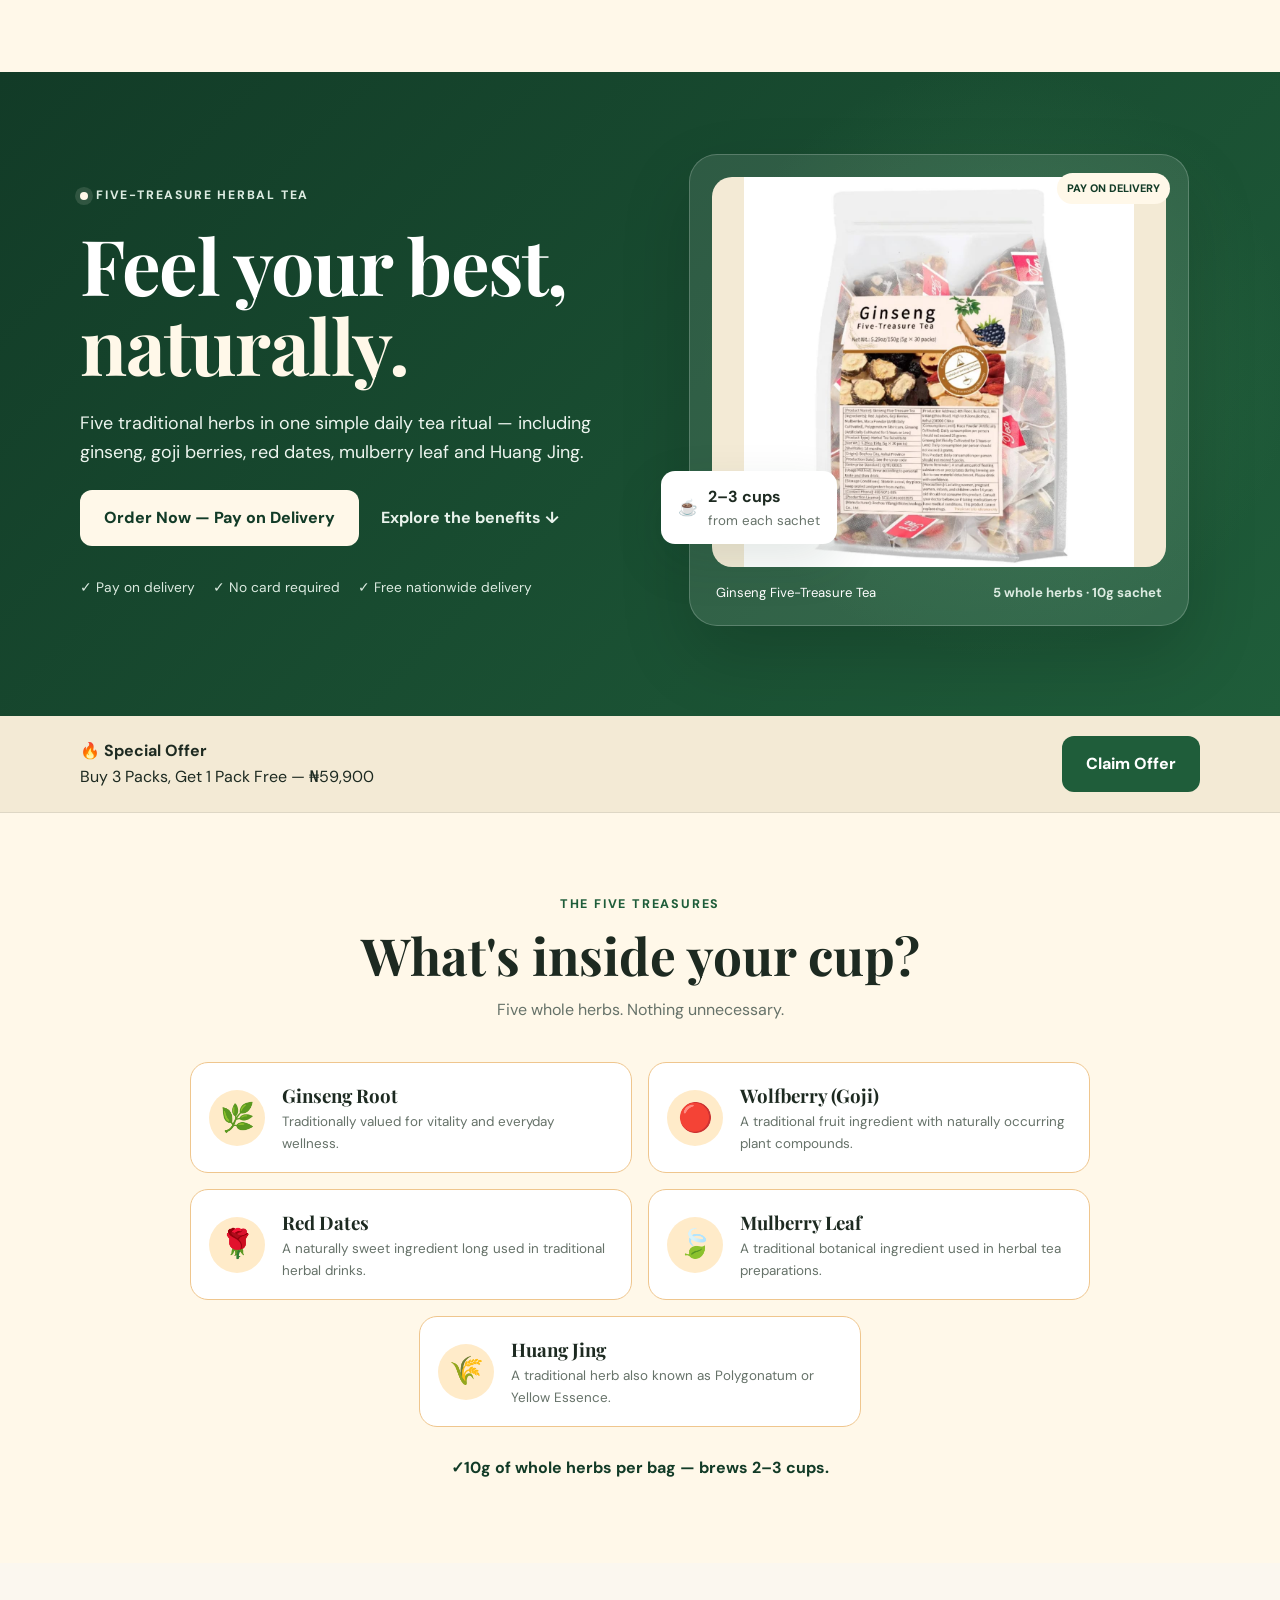
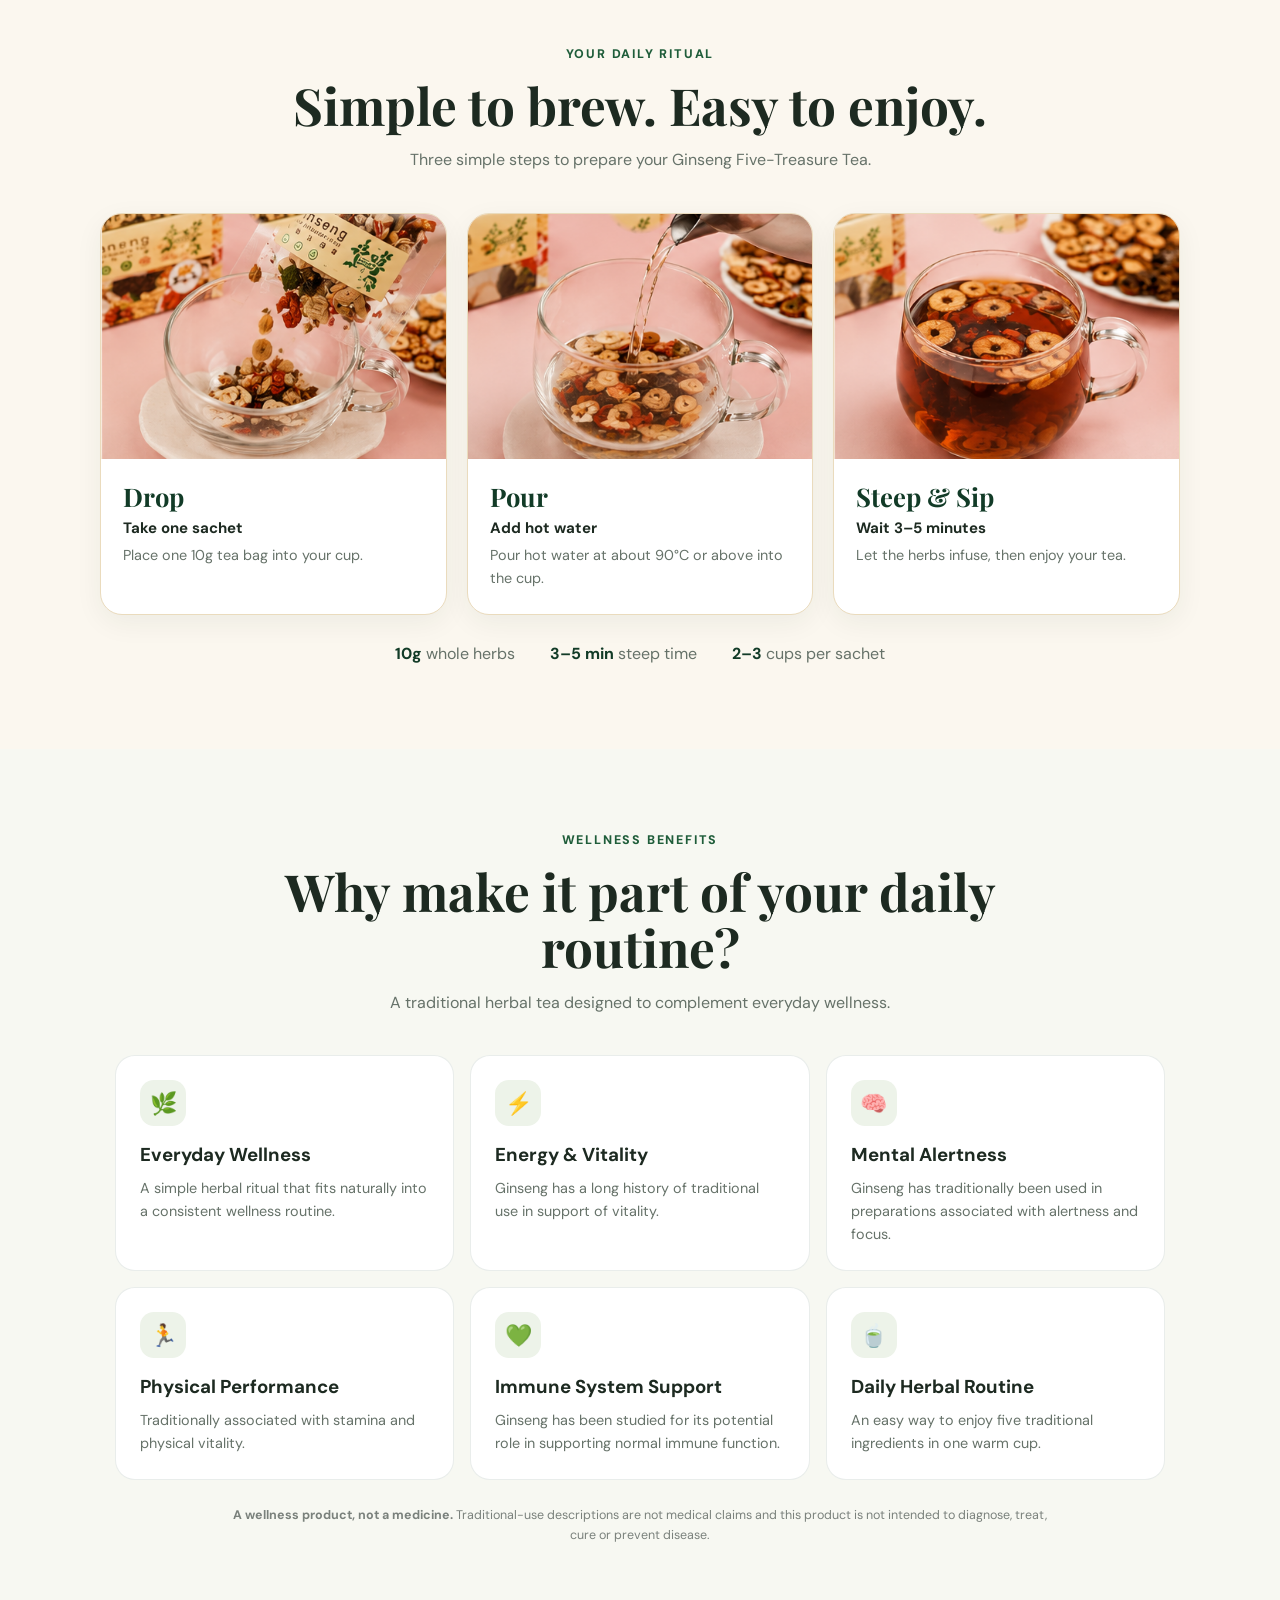
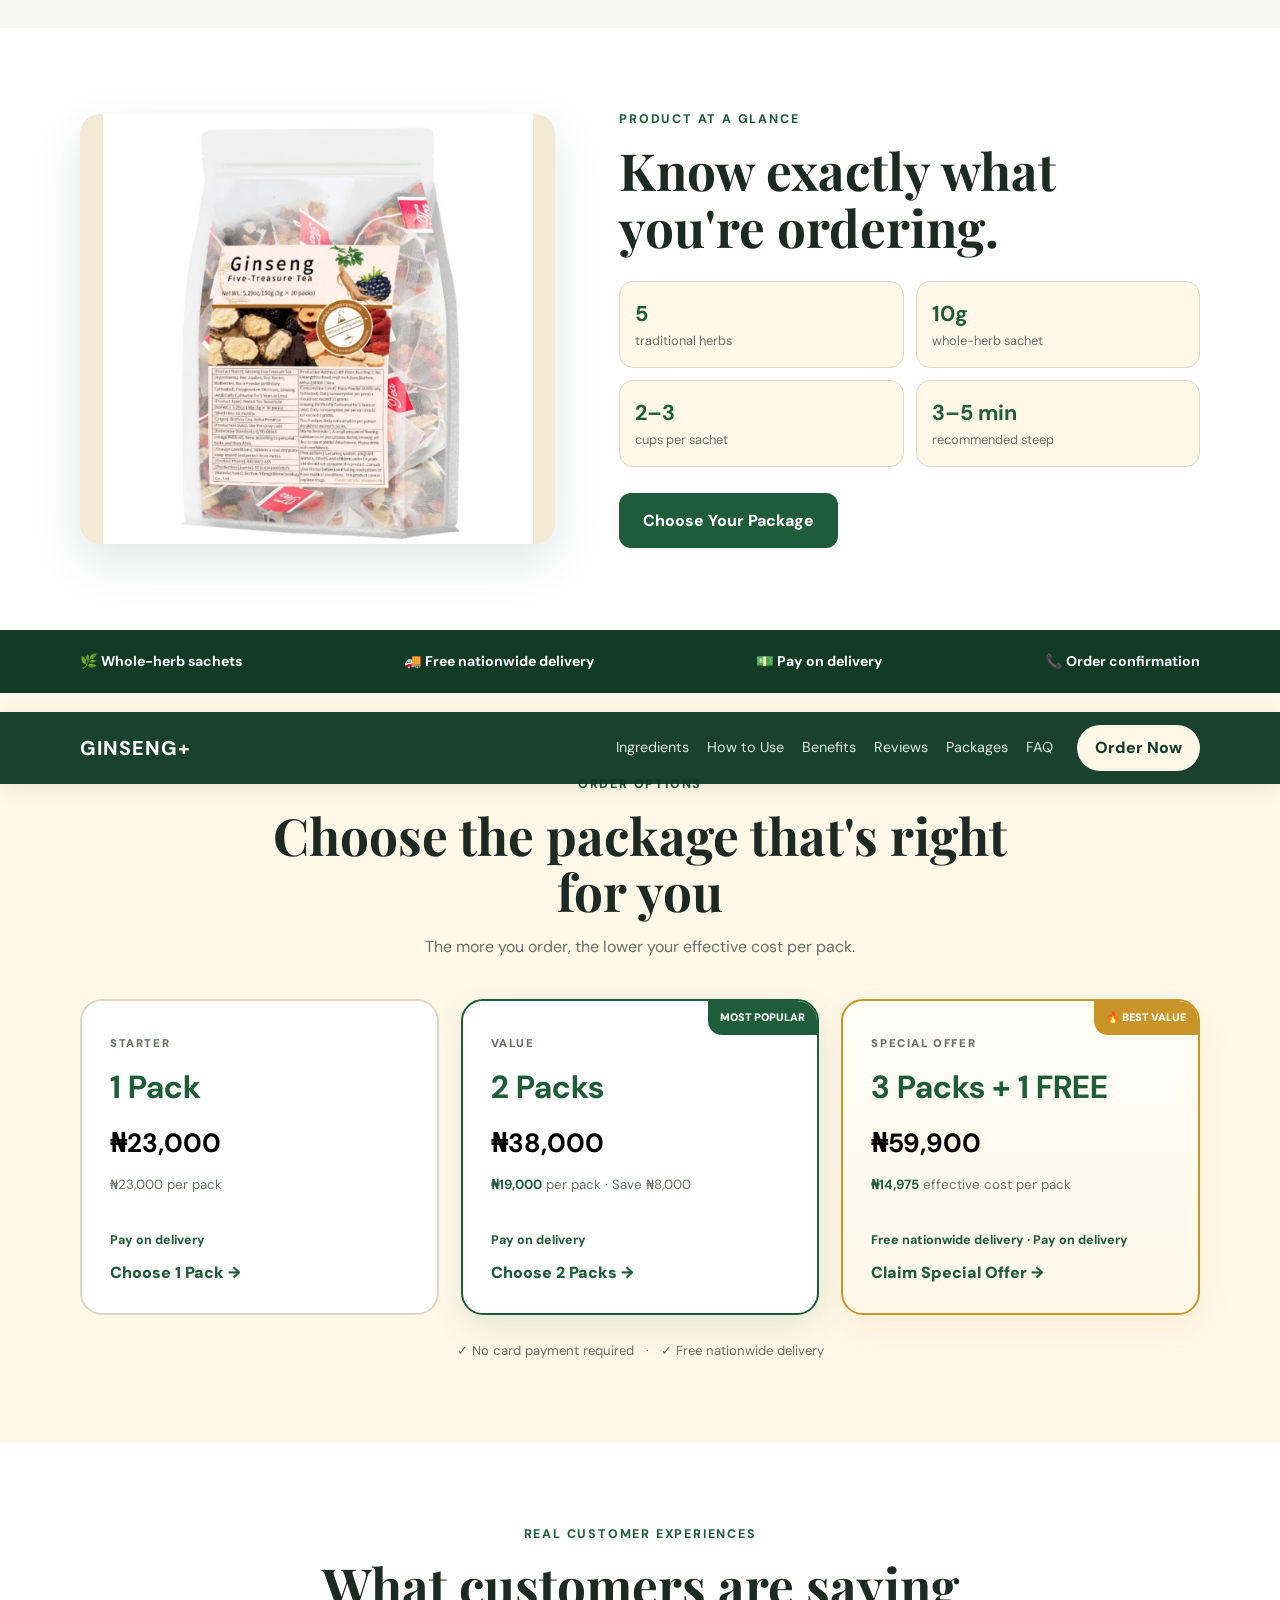
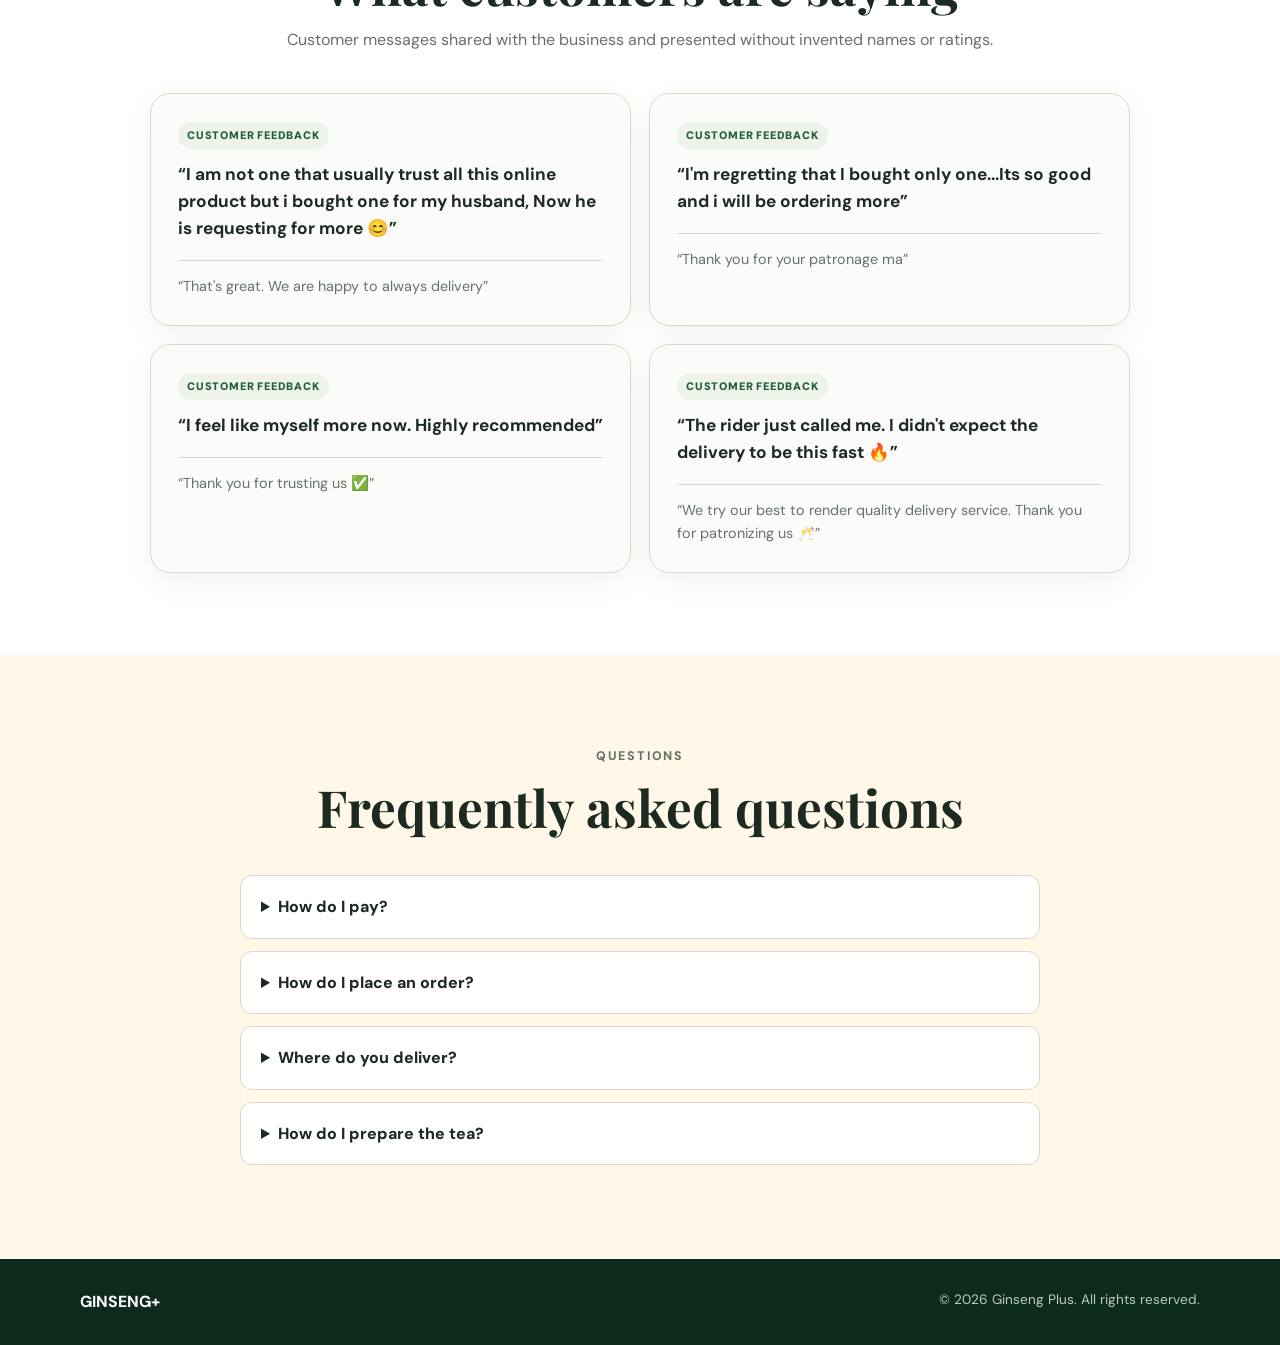
==== commit 16674b80: "Move hero cups badge clear of product caption" ====
--- a/index.html
+++ b/index.html
@@ -1 +1 @@
-<!DOCTYPE html><html lang="en"><head><meta charset="UTF-8"><meta name="viewport" content="width=device-width,initial-scale=1"><meta name="description" content="Ginseng Five-Treasure Tea — five traditional herbs in a simple daily tea ritual. Free nationwide delivery and pay on delivery."><meta property="og:type" content="website"><meta property="og:title" content="Ginseng Five-Treasure Tea | Pay on Delivery"><meta property="og:description" content="Five traditional herbs in one simple daily tea ritual. Free nationwide delivery and pay on delivery."><meta property="og:image" content="assets/product.jpg"><meta name="twitter:card" content="summary_large_image"><meta name="theme-color" content="#123b27"><title>Ginseng Five-Treasure Tea | Free Delivery & Pay on Delivery</title><link rel="stylesheet" href="css/style.css?v=20"></head><body><header class="site-header"><div class="container nav"><a class="logo" href="#top">GINSENG<span>+</span></a><nav class="desktop-nav" aria-label="Main navigation"><a href="#ingredients">Ingredients</a><a href="#routine">How to Use</a><a href="#health-benefits">Benefits</a><a href="#reviews">Reviews</a><a href="#packages">Packages</a><a href="#faq">FAQ</a></nav><a class="nav-cta" href="#packages" data-track="nav_order">Order Now</a></div></header><main id="top"><section class="hero"><div class="container hero-grid"><div class="hero-copy"><div class="hero-kicker"><span class="kicker-dot"></span> FIVE-TREASURE HERBAL TEA</div><h1>Feel your best, <span>naturally.</span></h1><p class="hero-text">Five traditional herbs in one simple daily tea ritual — including ginseng, goji berries, red dates, mulberry leaf and Huang Jing.</p><div class="hero-actions"><a class="btn btn-primary hero-primary" href="#packages" data-track="hero_order">Order Now <span>— Pay on Delivery</span></a><a class="text-link hero-secondary" href="#health-benefits">Explore the benefits <span>↓</span></a></div><div class="trust-row"><span>✓ Pay on delivery</span><span>✓ No card required</span><span>✓ Free nationwide delivery</span></div></div><div class="hero-visual"><div class="hero-glow"></div><div class="product-card"><div class="badge">PAY ON DELIVERY</div><img class="product-image" src="assets/product.jpg" alt="Ginseng Five-Treasure Tea product pack" fetchpriority="high"><div class="product-caption"><span>Ginseng Five-Treasure Tea</span><strong>5 whole herbs · 10g sachet</strong></div></div><div class="floating-trust"><span>☕</span><div><strong>2–3 cups</strong><small>from each sachet</small></div></div></div></div></section><section class="offer-strip"><div class="container offer"><div><strong>🔥 Special Offer</strong><br><span>Buy 3 Packs, Get 1 Pack Free — ₦59,900</span></div><button id="claimOffer" class="btn btn-secondary" type="button">Claim Offer</button></div></section><section id="ingredients" class="ingredients-section section"><div class="container"><div class="section-heading"><p class="eyebrow">THE FIVE TREASURES</p><h2>What's inside your cup?</h2><p>Five whole herbs. Nothing unnecessary.</p></div><div class="ingredient-grid"><article class="ingredient-card"><div class="ingredient-icon">🌿</div><div><h3>Ginseng Root</h3><p>Traditionally valued for vitality and everyday wellness.</p></div></article><article class="ingredient-card"><div class="ingredient-icon">🔴</div><div><h3>Wolfberry (Goji)</h3><p>A traditional fruit ingredient with naturally occurring plant compounds.</p></div></article><article class="ingredient-card"><div class="ingredient-icon">🌹</div><div><h3>Red Dates</h3><p>A naturally sweet ingredient long used in traditional herbal drinks.</p></div></article><article class="ingredient-card"><div class="ingredient-icon">🍃</div><div><h3>Mulberry Leaf</h3><p>A traditional botanical ingredient used in herbal tea preparations.</p></div></article><article class="ingredient-card"><div class="ingredient-icon">🌾</div><div><h3>Huang Jing</h3><p>A traditional herb also known as Polygonatum or Yellow Essence.</p></div></article></div><div class="ingredient-note"><span>✓</span>10g of whole herbs per bag — brews 2–3 cups.</div></div></section><section id="routine" class="routine-section section"><div class="container"><div class="routine-heading"><p class="eyebrow">YOUR DAILY RITUAL</p><h2>Simple to brew. Easy to enjoy.</h2><p>Three simple steps to prepare your Ginseng Five-Treasure Tea.</p></div><div class="routine-steps"><article class="routine-step"><div class="routine-image"></div><div class="routine-content"><h3>Drop</h3><strong>Take one sachet</strong><p>Place one 10g tea bag into your cup.</p></div></article><article class="routine-step"><div class="routine-image"></div><div class="routine-content"><h3>Pour</h3><strong>Add hot water</strong><p>Pour hot water at about 90°C or above into the cup.</p></div></article><article class="routine-step"><div class="routine-image"></div><div class="routine-content"><h3>Steep &amp; Sip</h3><strong>Wait 3–5 minutes</strong><p>Let the herbs infuse, then enjoy your tea.</p></div></article></div><div class="routine-meta"><span><b>10g</b> whole herbs</span><span><b>3–5 min</b> steep time</span><span><b>2–3</b> cups per sachet</span></div></div></section><section id="health-benefits" class="health-benefits section"><div class="container"><div class="section-heading"><p class="eyebrow">WELLNESS BENEFITS</p><h2>Why make it part of your daily routine?</h2><p>A traditional herbal tea designed to complement everyday wellness.</p></div><div class="benefit-grid"><article class="benefit-card"><div class="benefit-icon">🌿</div><h3>Everyday Wellness</h3><p>A simple herbal ritual that fits naturally into a consistent wellness routine.</p></article><article class="benefit-card"><div class="benefit-icon">⚡</div><h3>Energy &amp; Vitality</h3><p>Ginseng has a long history of traditional use in support of vitality.</p></article><article class="benefit-card"><div class="benefit-icon">🧠</div><h3>Mental Alertness</h3><p>Ginseng has traditionally been used in preparations associated with alertness and focus.</p></article><article class="benefit-card"><div class="benefit-icon">🏃</div><h3>Physical Performance</h3><p>Traditionally associated with stamina and physical vitality.</p></article><article class="benefit-card"><div class="benefit-icon">💚</div><h3>Immune System Support</h3><p>Ginseng has been studied for its potential role in supporting normal immune function.</p></article><article class="benefit-card"><div class="benefit-icon">🍵</div><h3>Daily Herbal Routine</h3><p>An easy way to enjoy five traditional ingredients in one warm cup.</p></article></div><p class="benefit-disclaimer"><strong>A wellness product, not a medicine.</strong> Traditional-use descriptions are not medical claims and this product is not intended to diagnose, treat, cure or prevent disease.</p></div></section><section class="product-section section"><div class="container product-grid"><img class="product-image product-image-large" src="assets/product.jpg" alt="Ginseng Five-Treasure Tea pack" loading="lazy"><div><p class="eyebrow">PRODUCT AT A GLANCE</p><h2>Know exactly what you're ordering.</h2><div class="product-facts"><div><strong>5</strong><span>traditional herbs</span></div><div><strong>10g</strong><span>whole-herb sachet</span></div><div><strong>2–3</strong><span>cups per sachet</span></div><div><strong>3–5 min</strong><span>recommended steep</span></div></div><a class="btn btn-secondary" href="#packages">Choose Your Package</a></div></div></section><section class="pre-package-trust"><div class="container trust-strip"><span>🌿 Whole-herb sachets</span><span>🚚 Free nationwide delivery</span><span>💵 Pay on delivery</span><span>📞 Order confirmation</span></div></section><section id="packages" class="packages section"><div class="container"><div class="section-heading"><p class="eyebrow">ORDER OPTIONS</p><h2>Choose the package that's right for you</h2><p>The more you order, the lower your effective cost per pack.</p></div><div class="package-grid"><button class="package" data-package="1 Pack — ₦23,000"><span class="package-label">STARTER</span><strong>1 Pack</strong><b>₦23,000</b><small>₦23,000 per pack</small><em>Pay on delivery</em><span class="package-cta">Choose 1 Pack →</span></button><button class="package popular" data-package="2 Packs — ₦38,000"><span class="popular-badge">MOST POPULAR</span><span class="package-label">VALUE</span><strong>2 Packs</strong><b>₦38,000</b><small><b class="unit-price">₦19,000</b> per pack · Save ₦8,000</small><em>Pay on delivery</em><span class="package-cta">Choose 2 Packs →</span></button><button id="special-offer" class="package special" data-package="3 Packs + 1 Free — ₦59,900"><span class="special-badge">🔥 BEST VALUE</span><span class="package-label">SPECIAL OFFER</span><strong>3 Packs <span>+ 1 FREE</span></strong><b>₦59,900</b><small><b class="unit-price">₦14,975</b> effective cost per pack</small><em>Free nationwide delivery · Pay on delivery</em><span class="package-cta">Claim Special Offer →</span></button></div><p class="package-note">✓ No card payment required &nbsp; · &nbsp; ✓ Free nationwide delivery</p></div></section><section id="reviews" class="reviews section"><div class="container"><div class="section-heading"><p class="eyebrow">REAL CUSTOMER EXPERIENCES</p><h2>What customers are saying</h2><p>Customer messages shared with the business and presented without invented names or ratings.</p></div><div class="reviews-grid"><article class="customer-review"><span class="review-label">CUSTOMER FEEDBACK</span><p class="review-message">“I am not one that usually trust all this online product but i bought one for my husband, Now he is requesting for more 😊”</p><p class="review-response">“That's great. We are happy to always delivery”</p></article><article class="customer-review"><span class="review-label">CUSTOMER FEEDBACK</span><p class="review-message">“I'm regretting that I bought only one...Its so good and i will be ordering more”</p><p class="review-response">“Thank you for your patronage ma”</p></article><article class="customer-review"><span class="review-label">CUSTOMER FEEDBACK</span><p class="review-message">“I feel like myself more now. Highly recommended”</p><p class="review-response">“Thank you for trusting us ✅”</p></article><article class="customer-review customer-review--last"><span class="review-label">CUSTOMER FEEDBACK</span><p class="review-message">“The rider just called me. I didn't expect the delivery to be this fast 🔥”</p><p class="review-response">“We try our best to render quality delivery service. Thank you for patronizing us 🥂”</p></article></div></div></section><section id="faq" class="faq section"><div class="container narrow"><div class="section-heading"><p class="eyebrow">QUESTIONS</p><h2>Frequently asked questions</h2></div><details><summary>How do I pay?</summary><p>You pay when your order is delivered. No card payment is required on this website.</p></details><details><summary>How do I place an order?</summary><p>Select a pack, complete your delivery details, and submit the order. Your order can then be confirmed by our team.</p></details><details><summary>Where do you deliver?</summary><p>We offer free delivery nationwide.</p></details><details><summary>How do I prepare the tea?</summary><p>Place one sachet in a cup, add hot water, allow it to steep for 3–5 minutes, then enjoy.</p></details></div></section></main><div id="mobilePurchaseBar" class="mobile-purchase-bar"><div><small>From</small><strong>₦23,000</strong><span> · Pay on delivery</span></div><a href="#packages">Order Now →</a></div><footer><div class="container footer"><strong>GINSENG+</strong><p>© 2026 Ginseng Plus. All rights reserved.</p></div></footer><script src="js/script.js?v=30" defer></script><script src="js/routine-carousel.js?v=30" defer></script></body></html>+<!DOCTYPE html><html lang="en"><head><meta charset="UTF-8"><meta name="viewport" content="width=device-width,initial-scale=1"><meta name="description" content="Ginseng Five-Treasure Tea — five traditional herbs in a simple daily tea ritual. Free nationwide delivery and pay on delivery."><meta property="og:type" content="website"><meta property="og:title" content="Ginseng Five-Treasure Tea | Pay on Delivery"><meta property="og:description" content="Five traditional herbs in one simple daily tea ritual. Free nationwide delivery and pay on delivery."><meta property="og:image" content="assets/product.jpg"><meta name="twitter:card" content="summary_large_image"><meta name="theme-color" content="#123b27"><title>Ginseng Five-Treasure Tea | Free Delivery & Pay on Delivery</title><link rel="stylesheet" href="css/style.css?v=20"><style>.floating-trust{bottom:82px;left:-28px}@media(max-width:800px){.floating-trust{left:8px;bottom:72px}}</style></head><body><header class="site-header"><div class="container nav"><a class="logo" href="#top">GINSENG<span>+</span></a><nav class="desktop-nav" aria-label="Main navigation"><a href="#ingredients">Ingredients</a><a href="#routine">How to Use</a><a href="#health-benefits">Benefits</a><a href="#reviews">Reviews</a><a href="#packages">Packages</a><a href="#faq">FAQ</a></nav><a class="nav-cta" href="#packages" data-track="nav_order">Order Now</a></div></header><main id="top"><section class="hero"><div class="container hero-grid"><div class="hero-copy"><div class="hero-kicker"><span class="kicker-dot"></span> FIVE-TREASURE HERBAL TEA</div><h1>Feel your best, <span>naturally.</span></h1><p class="hero-text">Five traditional herbs in one simple daily tea ritual — including ginseng, goji berries, red dates, mulberry leaf and Huang Jing.</p><div class="hero-actions"><a class="btn btn-primary hero-primary" href="#packages" data-track="hero_order">Order Now <span>— Pay on Delivery</span></a><a class="text-link hero-secondary" href="#health-benefits">Explore the benefits <span>↓</span></a></div><div class="trust-row"><span>✓ Pay on delivery</span><span>✓ No card required</span><span>✓ Free nationwide delivery</span></div></div><div class="hero-visual"><div class="hero-glow"></div><div class="product-card"><div class="badge">PAY ON DELIVERY</div><img class="product-image" src="assets/product.jpg" alt="Ginseng Five-Treasure Tea product pack" fetchpriority="high"><div class="product-caption"><span>Ginseng Five-Treasure Tea</span><strong>5 whole herbs · 10g sachet</strong></div></div><div class="floating-trust"><span>☕</span><div><strong>2–3 cups</strong><small>from each sachet</small></div></div></div></div></section><section class="offer-strip"><div class="container offer"><div><strong>🔥 Special Offer</strong><br><span>Buy 3 Packs, Get 1 Pack Free — ₦59,900</span></div><button id="claimOffer" class="btn btn-secondary" type="button">Claim Offer</button></div></section><section id="ingredients" class="ingredients-section section"><div class="container"><div class="section-heading"><p class="eyebrow">THE FIVE TREASURES</p><h2>What's inside your cup?</h2><p>Five whole herbs. Nothing unnecessary.</p></div><div class="ingredient-grid"><article class="ingredient-card"><div class="ingredient-icon">🌿</div><div><h3>Ginseng Root</h3><p>Traditionally valued for vitality and everyday wellness.</p></div></article><article class="ingredient-card"><div class="ingredient-icon">🔴</div><div><h3>Wolfberry (Goji)</h3><p>A traditional fruit ingredient with naturally occurring plant compounds.</p></div></article><article class="ingredient-card"><div class="ingredient-icon">🌹</div><div><h3>Red Dates</h3><p>A naturally sweet ingredient long used in traditional herbal drinks.</p></div></article><article class="ingredient-card"><div class="ingredient-icon">🍃</div><div><h3>Mulberry Leaf</h3><p>A traditional botanical ingredient used in herbal tea preparations.</p></div></article><article class="ingredient-card"><div class="ingredient-icon">🌾</div><div><h3>Huang Jing</h3><p>A traditional herb also known as Polygonatum or Yellow Essence.</p></div></article></div><div class="ingredient-note"><span>✓</span>10g of whole herbs per bag — brews 2–3 cups.</div></div></section><section id="routine" class="routine-section section"><div class="container"><div class="routine-heading"><p class="eyebrow">YOUR DAILY RITUAL</p><h2>Simple to brew. Easy to enjoy.</h2><p>Three simple steps to prepare your Ginseng Five-Treasure Tea.</p></div><div class="routine-steps"><article class="routine-step"><div class="routine-image"></div><div class="routine-content"><h3>Drop</h3><strong>Take one sachet</strong><p>Place one 10g tea bag into your cup.</p></div></article><article class="routine-step"><div class="routine-image"></div><div class="routine-content"><h3>Pour</h3><strong>Add hot water</strong><p>Pour hot water at about 90°C or above into the cup.</p></div></article><article class="routine-step"><div class="routine-image"></div><div class="routine-content"><h3>Steep &amp; Sip</h3><strong>Wait 3–5 minutes</strong><p>Let the herbs infuse, then enjoy your tea.</p></div></article></div><div class="routine-meta"><span><b>10g</b> whole herbs</span><span><b>3–5 min</b> steep time</span><span><b>2–3</b> cups per sachet</span></div></div></section><section id="health-benefits" class="health-benefits section"><div class="container"><div class="section-heading"><p class="eyebrow">WELLNESS BENEFITS</p><h2>Why make it part of your daily routine?</h2><p>A traditional herbal tea designed to complement everyday wellness.</p></div><div class="benefit-grid"><article class="benefit-card"><div class="benefit-icon">🌿</div><h3>Everyday Wellness</h3><p>A simple herbal ritual that fits naturally into a consistent wellness routine.</p></article><article class="benefit-card"><div class="benefit-icon">⚡</div><h3>Energy &amp; Vitality</h3><p>Ginseng has a long history of traditional use in support of vitality.</p></article><article class="benefit-card"><div class="benefit-icon">🧠</div><h3>Mental Alertness</h3><p>Ginseng has traditionally been used in preparations associated with alertness and focus.</p></article><article class="benefit-card"><div class="benefit-icon">🏃</div><h3>Physical Performance</h3><p>Traditionally associated with stamina and physical vitality.</p></article><article class="benefit-card"><div class="benefit-icon">💚</div><h3>Immune System Support</h3><p>Ginseng has been studied for its potential role in supporting normal immune function.</p></article><article class="benefit-card"><div class="benefit-icon">🍵</div><h3>Daily Herbal Routine</h3><p>An easy way to enjoy five traditional ingredients in one warm cup.</p></article></div><p class="benefit-disclaimer"><strong>A wellness product, not a medicine.</strong> Traditional-use descriptions are not medical claims and this product is not intended to diagnose, treat, cure or prevent disease.</p></div></section><section class="product-section section"><div class="container product-grid"><img class="product-image product-image-large" src="assets/product.jpg" alt="Ginseng Five-Treasure Tea pack" loading="lazy"><div><p class="eyebrow">PRODUCT AT A GLANCE</p><h2>Know exactly what you're ordering.</h2><div class="product-facts"><div><strong>5</strong><span>traditional herbs</span></div><div><strong>10g</strong><span>whole-herb sachet</span></div><div><strong>2–3</strong><span>cups per sachet</span></div><div><strong>3–5 min</strong><span>recommended steep</span></div></div><a class="btn btn-secondary" href="#packages">Choose Your Package</a></div></div></section><section class="pre-package-trust"><div class="container trust-strip"><span>🌿 Whole-herb sachets</span><span>🚚 Free nationwide delivery</span><span>💵 Pay on delivery</span><span>📞 Order confirmation</span></div></section><section id="packages" class="packages section"><div class="container"><div class="section-heading"><p class="eyebrow">ORDER OPTIONS</p><h2>Choose the package that's right for you</h2><p>The more you order, the lower your effective cost per pack.</p></div><div class="package-grid"><button class="package" data-package="1 Pack — ₦23,000"><span class="package-label">STARTER</span><strong>1 Pack</strong><b>₦23,000</b><small>₦23,000 per pack</small><em>Pay on delivery</em><span class="package-cta">Choose 1 Pack →</span></button><button class="package popular" data-package="2 Packs — ₦38,000"><span class="popular-badge">MOST POPULAR</span><span class="package-label">VALUE</span><strong>2 Packs</strong><b>₦38,000</b><small><b class="unit-price">₦19,000</b> per pack · Save ₦8,000</small><em>Pay on delivery</em><span class="package-cta">Choose 2 Packs →</span></button><button id="special-offer" class="package special" data-package="3 Packs + 1 Free — ₦59,900"><span class="special-badge">🔥 BEST VALUE</span><span class="package-label">SPECIAL OFFER</span><strong>3 Packs <span>+ 1 FREE</span></strong><b>₦59,900</b><small><b class="unit-price">₦14,975</b> effective cost per pack</small><em>Free nationwide delivery · Pay on delivery</em><span class="package-cta">Claim Special Offer →</span></button></div><p class="package-note">✓ No card payment required &nbsp; · &nbsp; ✓ Free nationwide delivery</p></div></section><section id="reviews" class="reviews section"><div class="container"><div class="section-heading"><p class="eyebrow">REAL CUSTOMER EXPERIENCES</p><h2>What customers are saying</h2><p>Customer messages shared with the business and presented without invented names or ratings.</p></div><div class="reviews-grid"><article class="customer-review"><span class="review-label">CUSTOMER FEEDBACK</span><p class="review-message">“I am not one that usually trust all this online product but i bought one for my husband, Now he is requesting for more 😊”</p><p class="review-response">“That's great. We are happy to always delivery”</p></article><article class="customer-review"><span class="review-label">CUSTOMER FEEDBACK</span><p class="review-message">“I'm regretting that I bought only one...Its so good and i will be ordering more”</p><p class="review-response">“Thank you for your patronage ma”</p></article><article class="customer-review"><span class="review-label">CUSTOMER FEEDBACK</span><p class="review-message">“I feel like myself more now. Highly recommended”</p><p class="review-response">“Thank you for trusting us ✅”</p></article><article class="customer-review customer-review--last"><span class="review-label">CUSTOMER FEEDBACK</span><p class="review-message">“The rider just called me. I didn't expect the delivery to be this fast 🔥”</p><p class="review-response">“We try our best to render quality delivery service. Thank you for patronizing us 🥂”</p></article></div></div></section><section id="faq" class="faq section"><div class="container narrow"><div class="section-heading"><p class="eyebrow">QUESTIONS</p><h2>Frequently asked questions</h2></div><details><summary>How do I pay?</summary><p>You pay when your order is delivered. No card payment is required on this website.</p></details><details><summary>How do I place an order?</summary><p>Select a pack, complete your delivery details, and submit the order. Your order can then be confirmed by our team.</p></details><details><summary>Where do you deliver?</summary><p>We offer free delivery nationwide.</p></details><details><summary>How do I prepare the tea?</summary><p>Place one sachet in a cup, add hot water, allow it to steep for 3–5 minutes, then enjoy.</p></details></div></section></main><div id="mobilePurchaseBar" class="mobile-purchase-bar"><div><small>From</small><strong>₦23,000</strong><span> · Pay on delivery</span></div><a href="#packages">Order Now →</a></div><footer><div class="container footer"><strong>GINSENG+</strong><p>© 2026 Ginseng Plus. All rights reserved.</p></div></footer><script src="js/script.js?v=30" defer></script><script src="js/routine-carousel.js?v=30" defer></script></body></html>
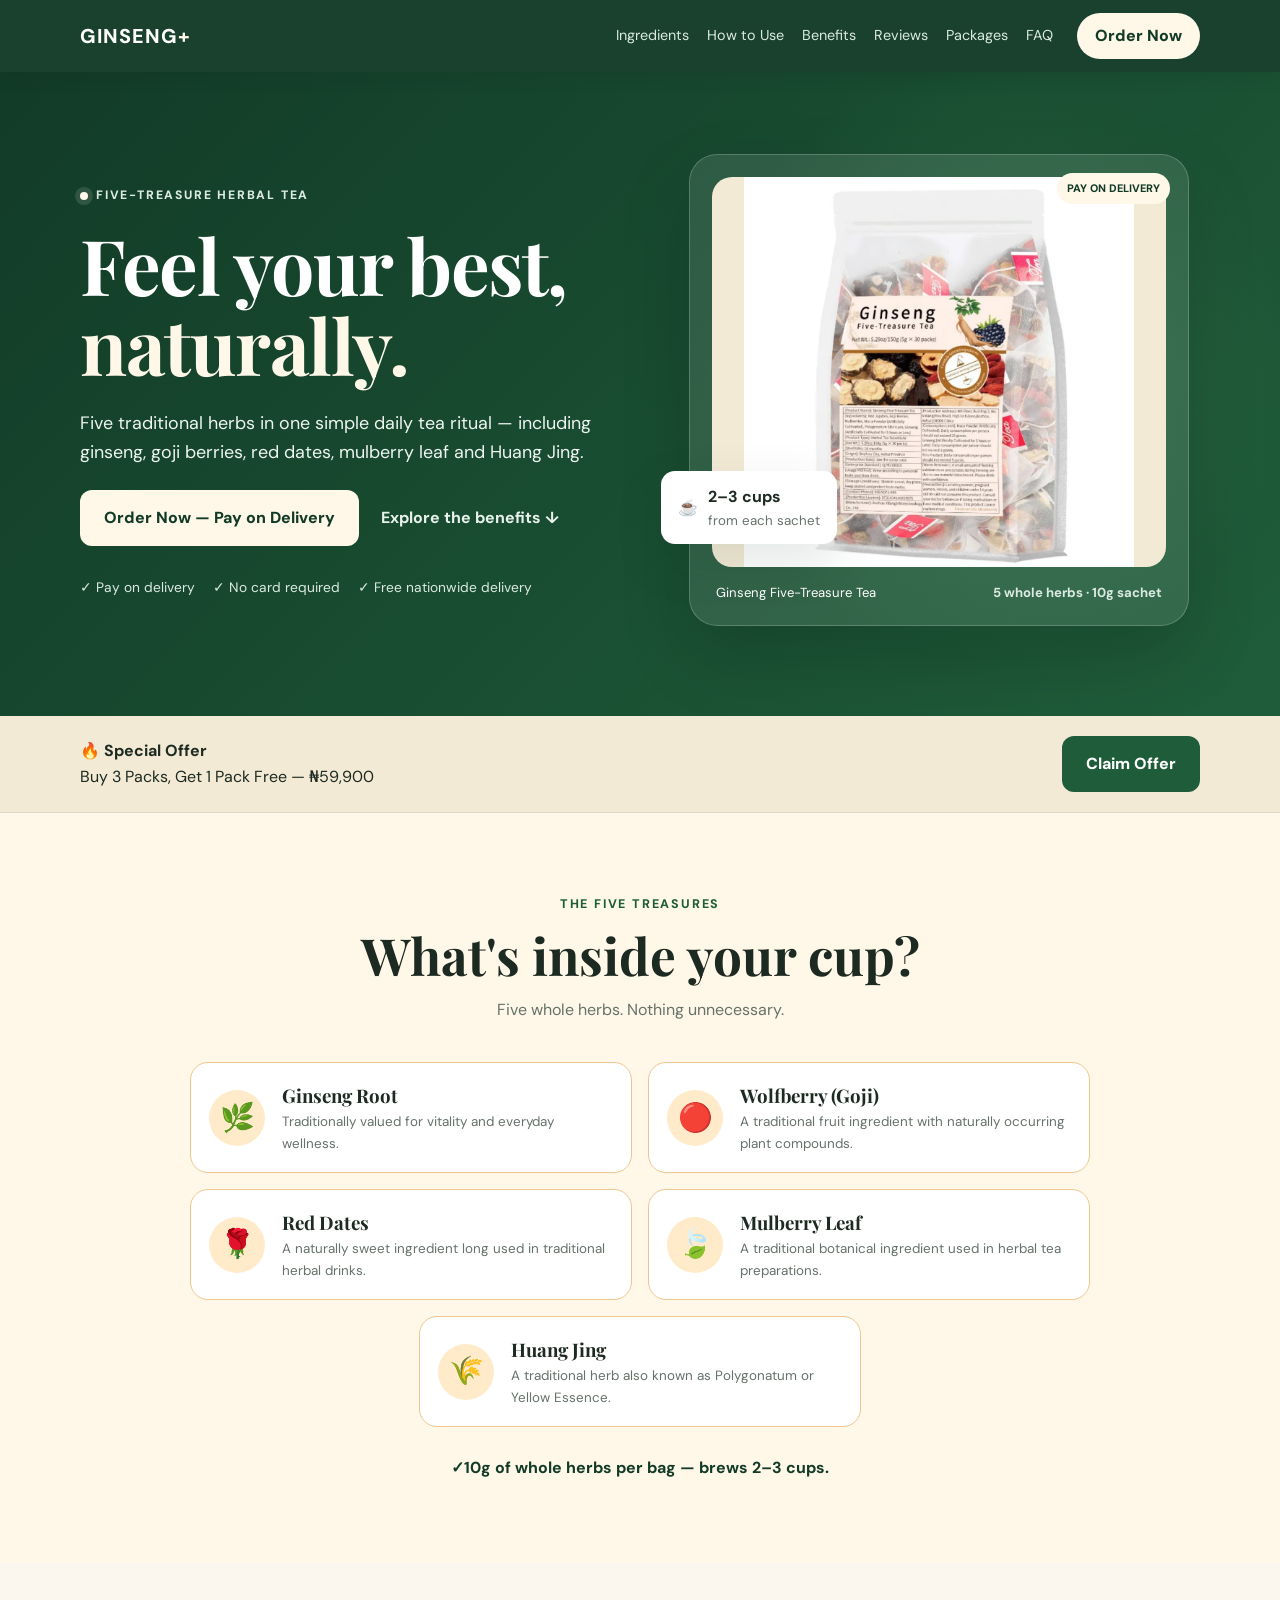
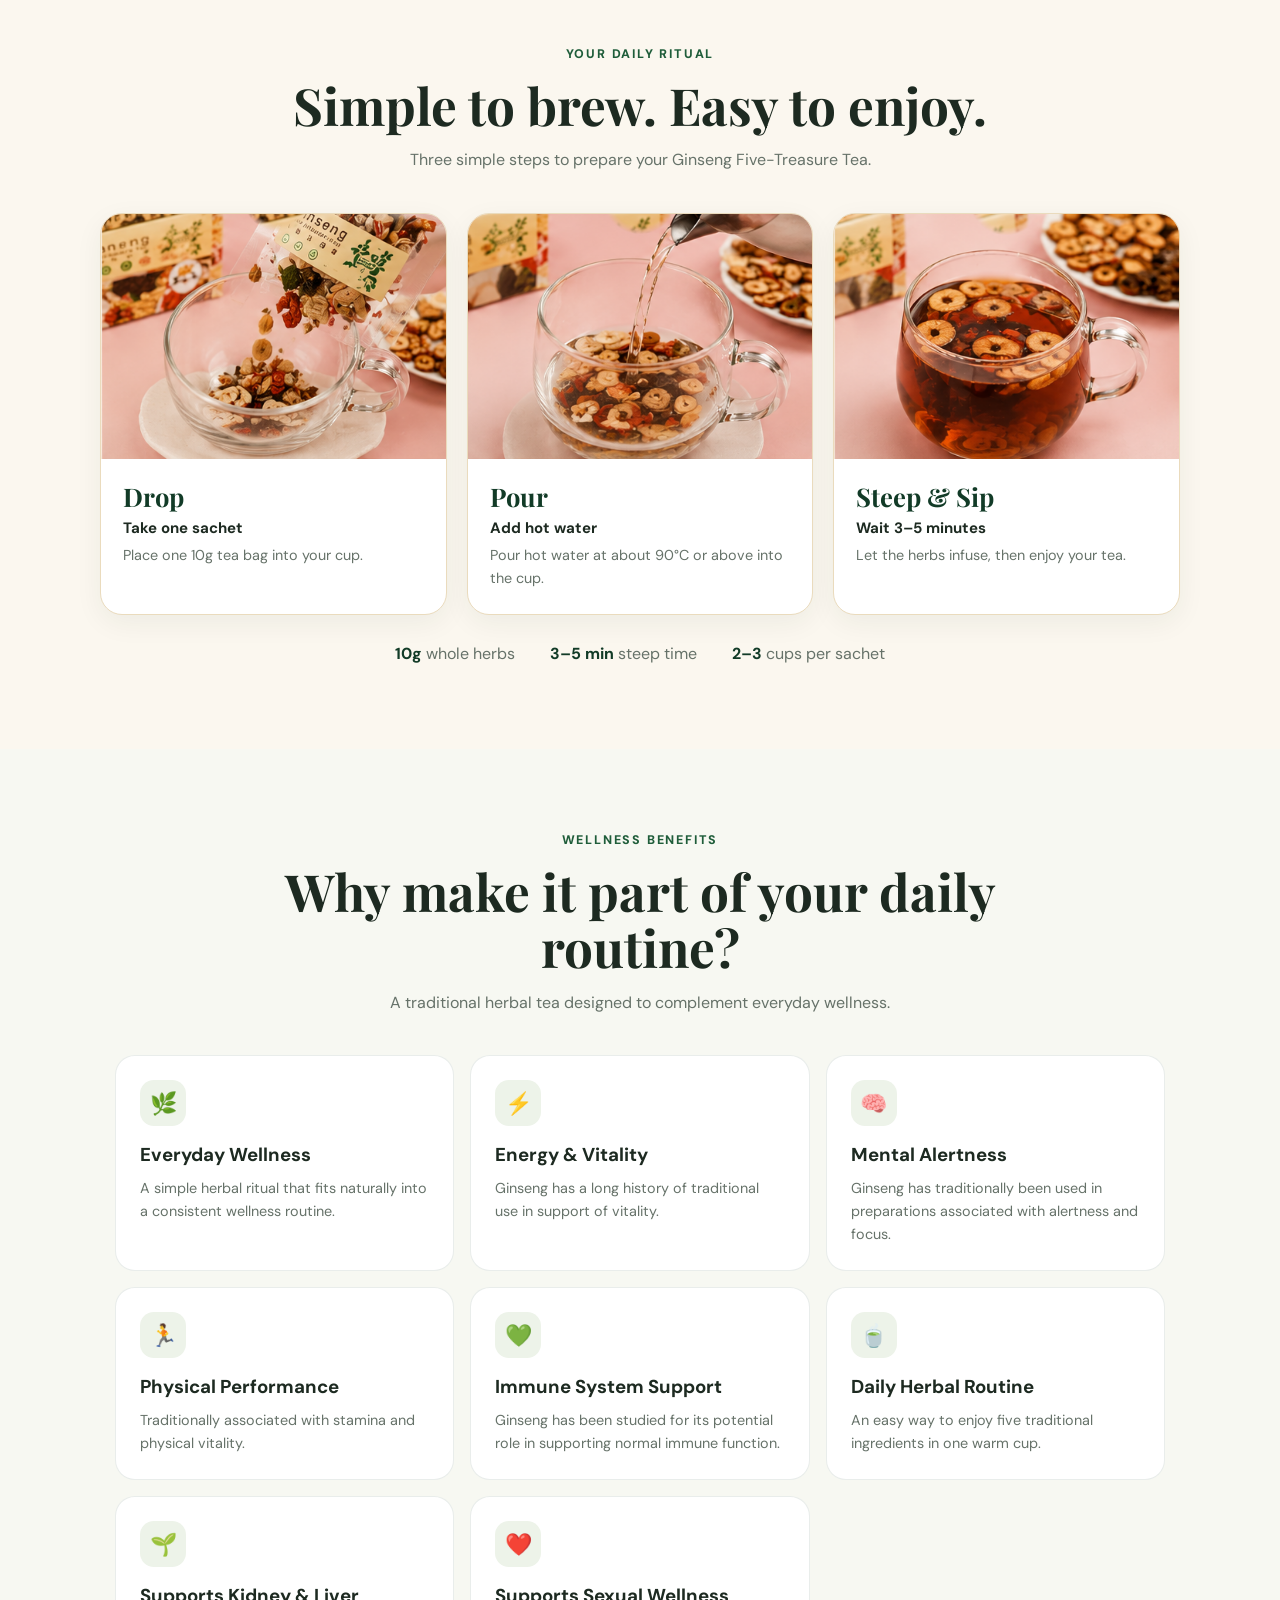
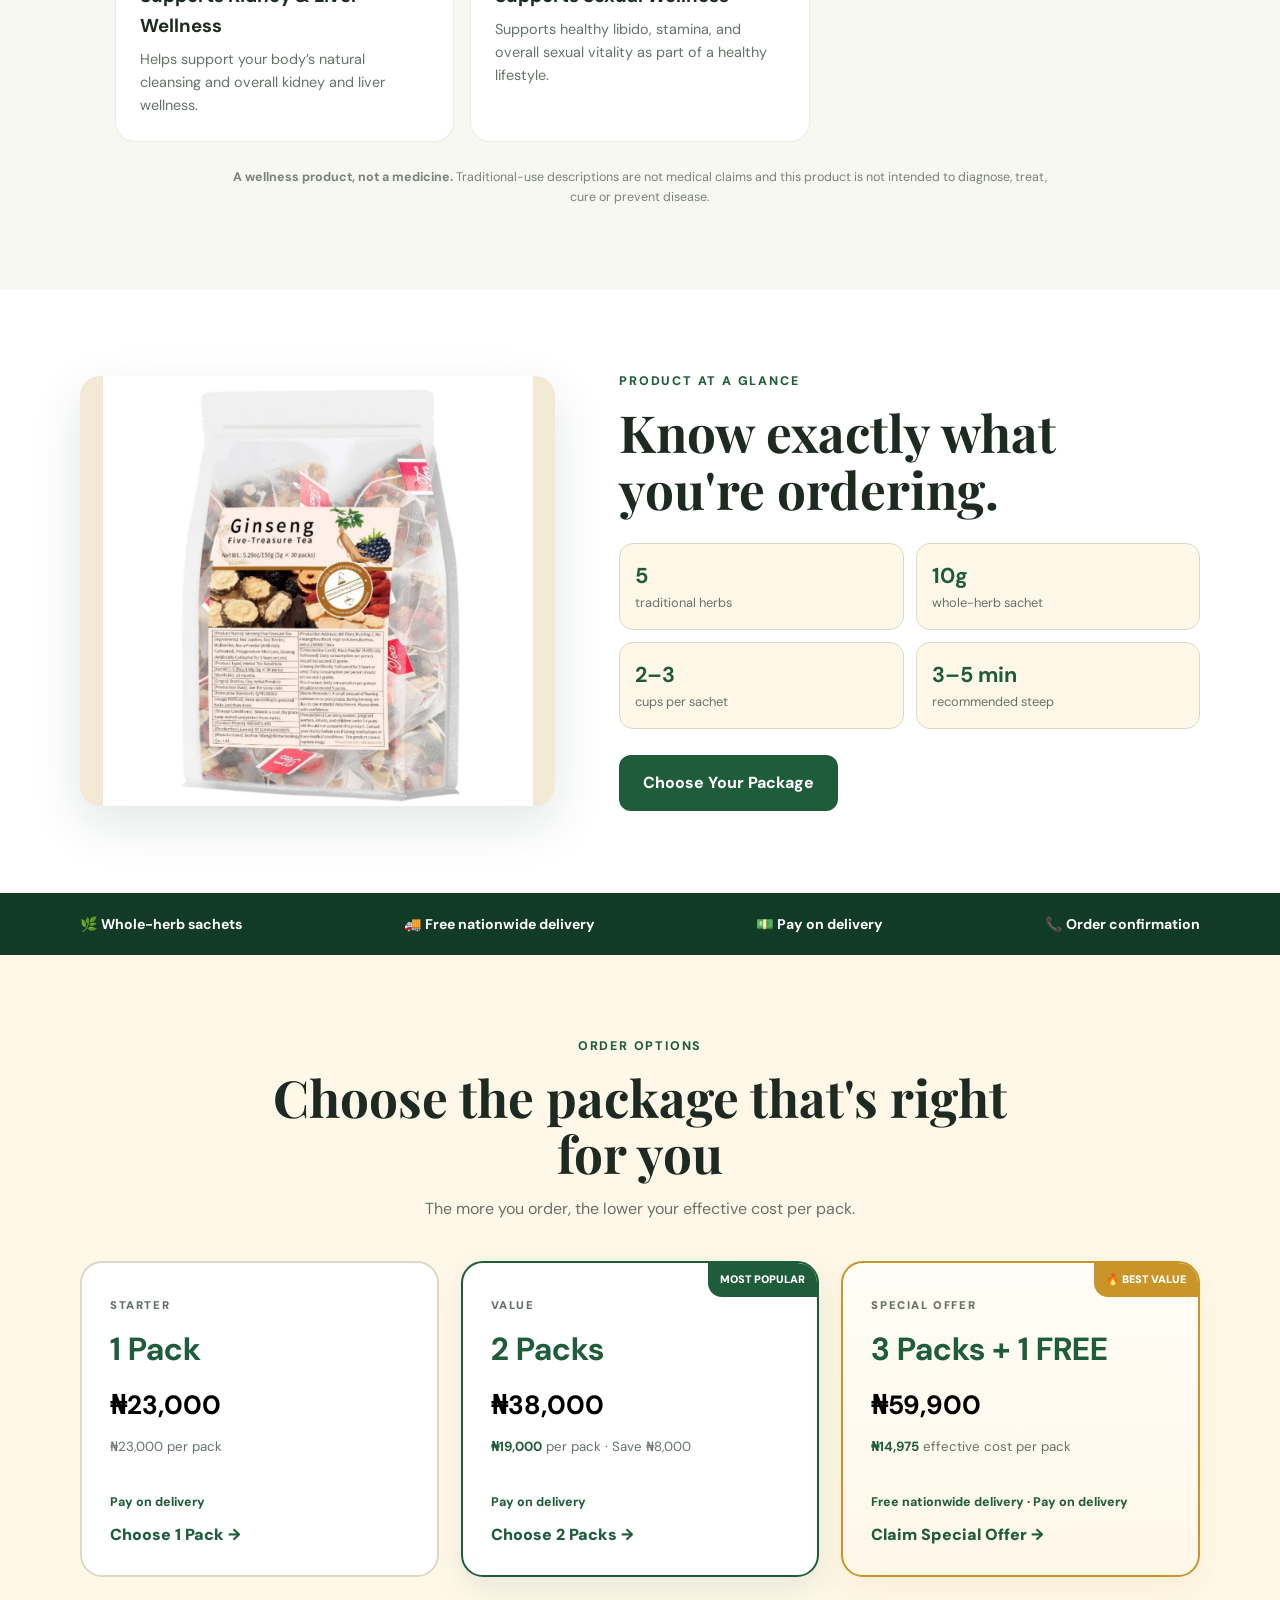
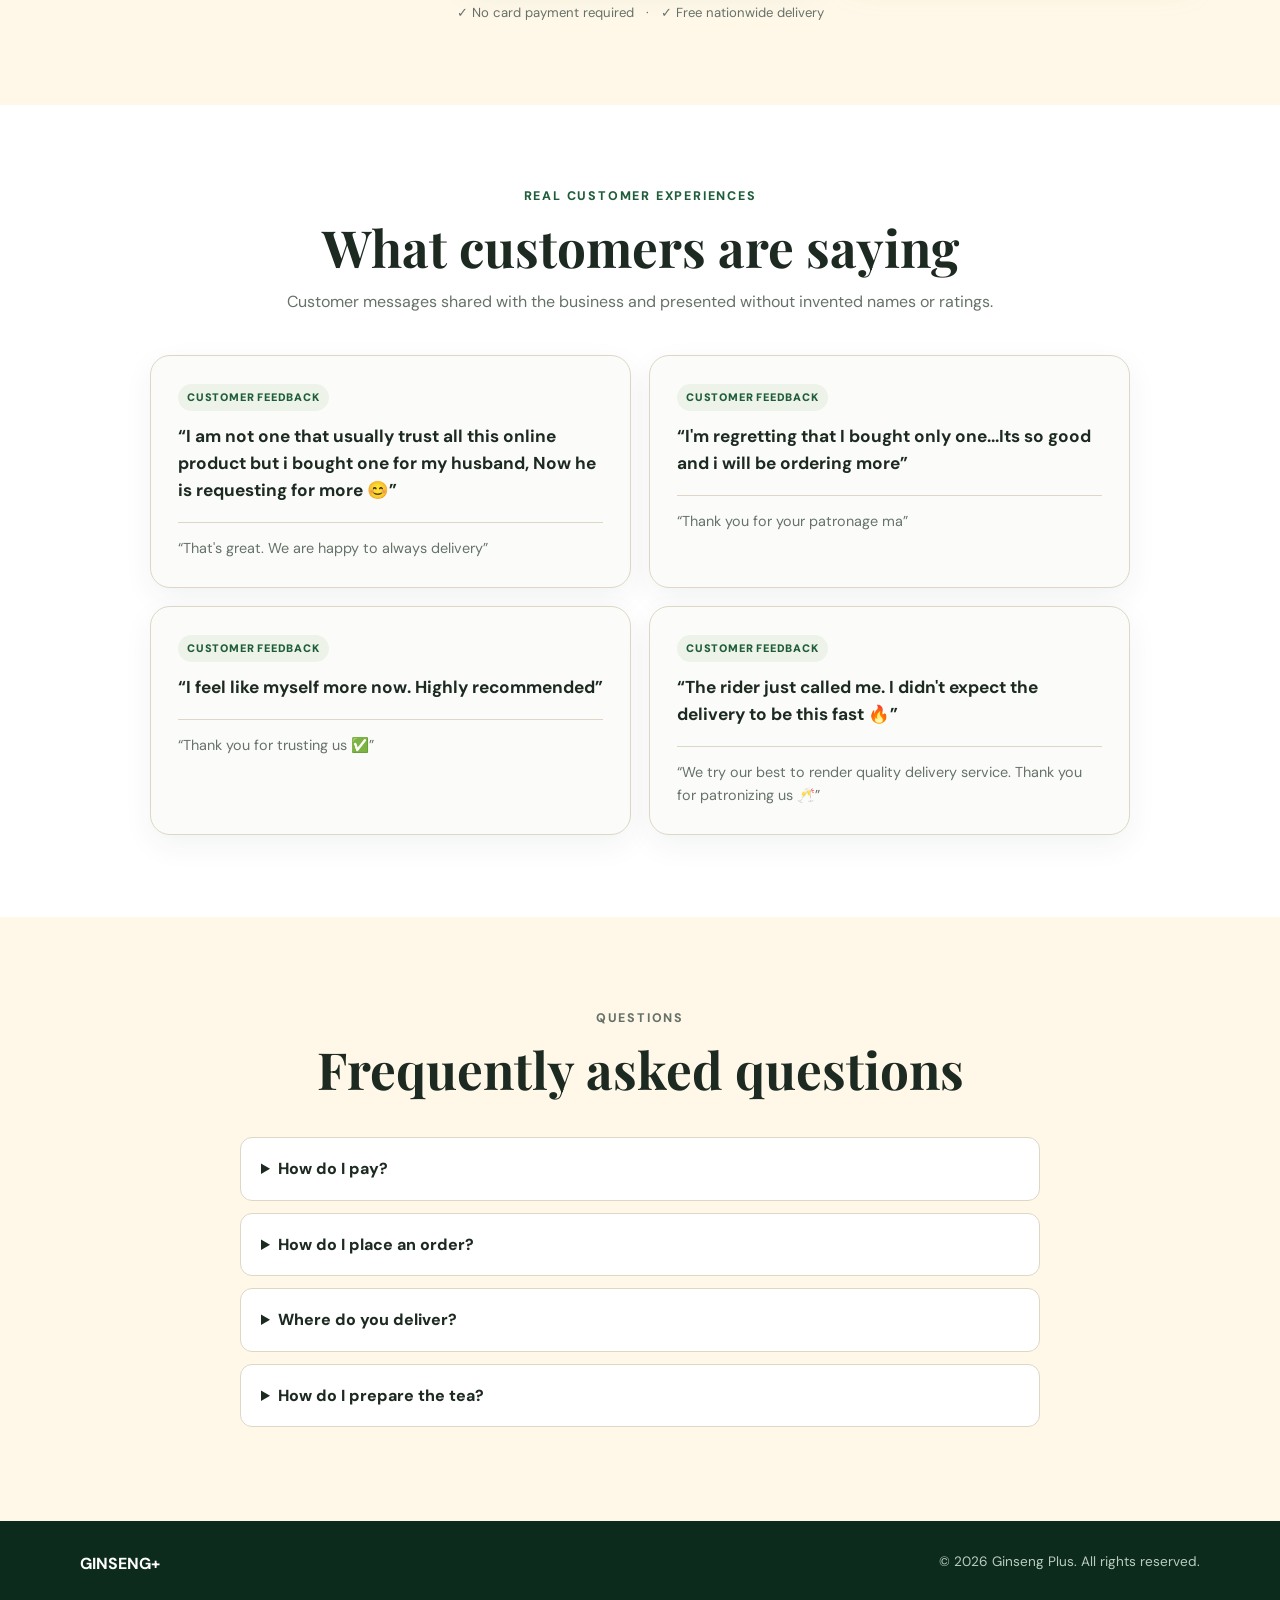
==== commit 2527e440: "Add kidney liver and sexual wellness benefit cards" ====
--- a/index.html
+++ b/index.html
@@ -1 +1 @@
-<!DOCTYPE html><html lang="en"><head><meta charset="UTF-8"><meta name="viewport" content="width=device-width,initial-scale=1"><meta name="description" content="Ginseng Five-Treasure Tea — five traditional herbs in a simple daily tea ritual. Free nationwide delivery and pay on delivery."><meta property="og:type" content="website"><meta property="og:title" content="Ginseng Five-Treasure Tea | Pay on Delivery"><meta property="og:description" content="Five traditional herbs in one simple daily tea ritual. Free nationwide delivery and pay on delivery."><meta property="og:image" content="assets/product.jpg"><meta name="twitter:card" content="summary_large_image"><meta name="theme-color" content="#123b27"><title>Ginseng Five-Treasure Tea | Free Delivery & Pay on Delivery</title><link rel="stylesheet" href="css/style.css?v=20"><style>.floating-trust{bottom:82px;left:-28px}@media(max-width:800px){.floating-trust{left:8px;bottom:72px}}</style></head><body><header class="site-header"><div class="container nav"><a class="logo" href="#top">GINSENG<span>+</span></a><nav class="desktop-nav" aria-label="Main navigation"><a href="#ingredients">Ingredients</a><a href="#routine">How to Use</a><a href="#health-benefits">Benefits</a><a href="#reviews">Reviews</a><a href="#packages">Packages</a><a href="#faq">FAQ</a></nav><a class="nav-cta" href="#packages" data-track="nav_order">Order Now</a></div></header><main id="top"><section class="hero"><div class="container hero-grid"><div class="hero-copy"><div class="hero-kicker"><span class="kicker-dot"></span> FIVE-TREASURE HERBAL TEA</div><h1>Feel your best, <span>naturally.</span></h1><p class="hero-text">Five traditional herbs in one simple daily tea ritual — including ginseng, goji berries, red dates, mulberry leaf and Huang Jing.</p><div class="hero-actions"><a class="btn btn-primary hero-primary" href="#packages" data-track="hero_order">Order Now <span>— Pay on Delivery</span></a><a class="text-link hero-secondary" href="#health-benefits">Explore the benefits <span>↓</span></a></div><div class="trust-row"><span>✓ Pay on delivery</span><span>✓ No card required</span><span>✓ Free nationwide delivery</span></div></div><div class="hero-visual"><div class="hero-glow"></div><div class="product-card"><div class="badge">PAY ON DELIVERY</div><img class="product-image" src="assets/product.jpg" alt="Ginseng Five-Treasure Tea product pack" fetchpriority="high"><div class="product-caption"><span>Ginseng Five-Treasure Tea</span><strong>5 whole herbs · 10g sachet</strong></div></div><div class="floating-trust"><span>☕</span><div><strong>2–3 cups</strong><small>from each sachet</small></div></div></div></div></section><section class="offer-strip"><div class="container offer"><div><strong>🔥 Special Offer</strong><br><span>Buy 3 Packs, Get 1 Pack Free — ₦59,900</span></div><button id="claimOffer" class="btn btn-secondary" type="button">Claim Offer</button></div></section><section id="ingredients" class="ingredients-section section"><div class="container"><div class="section-heading"><p class="eyebrow">THE FIVE TREASURES</p><h2>What's inside your cup?</h2><p>Five whole herbs. Nothing unnecessary.</p></div><div class="ingredient-grid"><article class="ingredient-card"><div class="ingredient-icon">🌿</div><div><h3>Ginseng Root</h3><p>Traditionally valued for vitality and everyday wellness.</p></div></article><article class="ingredient-card"><div class="ingredient-icon">🔴</div><div><h3>Wolfberry (Goji)</h3><p>A traditional fruit ingredient with naturally occurring plant compounds.</p></div></article><article class="ingredient-card"><div class="ingredient-icon">🌹</div><div><h3>Red Dates</h3><p>A naturally sweet ingredient long used in traditional herbal drinks.</p></div></article><article class="ingredient-card"><div class="ingredient-icon">🍃</div><div><h3>Mulberry Leaf</h3><p>A traditional botanical ingredient used in herbal tea preparations.</p></div></article><article class="ingredient-card"><div class="ingredient-icon">🌾</div><div><h3>Huang Jing</h3><p>A traditional herb also known as Polygonatum or Yellow Essence.</p></div></article></div><div class="ingredient-note"><span>✓</span>10g of whole herbs per bag — brews 2–3 cups.</div></div></section><section id="routine" class="routine-section section"><div class="container"><div class="routine-heading"><p class="eyebrow">YOUR DAILY RITUAL</p><h2>Simple to brew. Easy to enjoy.</h2><p>Three simple steps to prepare your Ginseng Five-Treasure Tea.</p></div><div class="routine-steps"><article class="routine-step"><div class="routine-image"></div><div class="routine-content"><h3>Drop</h3><strong>Take one sachet</strong><p>Place one 10g tea bag into your cup.</p></div></article><article class="routine-step"><div class="routine-image"></div><div class="routine-content"><h3>Pour</h3><strong>Add hot water</strong><p>Pour hot water at about 90°C or above into the cup.</p></div></article><article class="routine-step"><div class="routine-image"></div><div class="routine-content"><h3>Steep &amp; Sip</h3><strong>Wait 3–5 minutes</strong><p>Let the herbs infuse, then enjoy your tea.</p></div></article></div><div class="routine-meta"><span><b>10g</b> whole herbs</span><span><b>3–5 min</b> steep time</span><span><b>2–3</b> cups per sachet</span></div></div></section><section id="health-benefits" class="health-benefits section"><div class="container"><div class="section-heading"><p class="eyebrow">WELLNESS BENEFITS</p><h2>Why make it part of your daily routine?</h2><p>A traditional herbal tea designed to complement everyday wellness.</p></div><div class="benefit-grid"><article class="benefit-card"><div class="benefit-icon">🌿</div><h3>Everyday Wellness</h3><p>A simple herbal ritual that fits naturally into a consistent wellness routine.</p></article><article class="benefit-card"><div class="benefit-icon">⚡</div><h3>Energy &amp; Vitality</h3><p>Ginseng has a long history of traditional use in support of vitality.</p></article><article class="benefit-card"><div class="benefit-icon">🧠</div><h3>Mental Alertness</h3><p>Ginseng has traditionally been used in preparations associated with alertness and focus.</p></article><article class="benefit-card"><div class="benefit-icon">🏃</div><h3>Physical Performance</h3><p>Traditionally associated with stamina and physical vitality.</p></article><article class="benefit-card"><div class="benefit-icon">💚</div><h3>Immune System Support</h3><p>Ginseng has been studied for its potential role in supporting normal immune function.</p></article><article class="benefit-card"><div class="benefit-icon">🍵</div><h3>Daily Herbal Routine</h3><p>An easy way to enjoy five traditional ingredients in one warm cup.</p></article></div><p class="benefit-disclaimer"><strong>A wellness product, not a medicine.</strong> Traditional-use descriptions are not medical claims and this product is not intended to diagnose, treat, cure or prevent disease.</p></div></section><section class="product-section section"><div class="container product-grid"><img class="product-image product-image-large" src="assets/product.jpg" alt="Ginseng Five-Treasure Tea pack" loading="lazy"><div><p class="eyebrow">PRODUCT AT A GLANCE</p><h2>Know exactly what you're ordering.</h2><div class="product-facts"><div><strong>5</strong><span>traditional herbs</span></div><div><strong>10g</strong><span>whole-herb sachet</span></div><div><strong>2–3</strong><span>cups per sachet</span></div><div><strong>3–5 min</strong><span>recommended steep</span></div></div><a class="btn btn-secondary" href="#packages">Choose Your Package</a></div></div></section><section class="pre-package-trust"><div class="container trust-strip"><span>🌿 Whole-herb sachets</span><span>🚚 Free nationwide delivery</span><span>💵 Pay on delivery</span><span>📞 Order confirmation</span></div></section><section id="packages" class="packages section"><div class="container"><div class="section-heading"><p class="eyebrow">ORDER OPTIONS</p><h2>Choose the package that's right for you</h2><p>The more you order, the lower your effective cost per pack.</p></div><div class="package-grid"><button class="package" data-package="1 Pack — ₦23,000"><span class="package-label">STARTER</span><strong>1 Pack</strong><b>₦23,000</b><small>₦23,000 per pack</small><em>Pay on delivery</em><span class="package-cta">Choose 1 Pack →</span></button><button class="package popular" data-package="2 Packs — ₦38,000"><span class="popular-badge">MOST POPULAR</span><span class="package-label">VALUE</span><strong>2 Packs</strong><b>₦38,000</b><small><b class="unit-price">₦19,000</b> per pack · Save ₦8,000</small><em>Pay on delivery</em><span class="package-cta">Choose 2 Packs →</span></button><button id="special-offer" class="package special" data-package="3 Packs + 1 Free — ₦59,900"><span class="special-badge">🔥 BEST VALUE</span><span class="package-label">SPECIAL OFFER</span><strong>3 Packs <span>+ 1 FREE</span></strong><b>₦59,900</b><small><b class="unit-price">₦14,975</b> effective cost per pack</small><em>Free nationwide delivery · Pay on delivery</em><span class="package-cta">Claim Special Offer →</span></button></div><p class="package-note">✓ No card payment required &nbsp; · &nbsp; ✓ Free nationwide delivery</p></div></section><section id="reviews" class="reviews section"><div class="container"><div class="section-heading"><p class="eyebrow">REAL CUSTOMER EXPERIENCES</p><h2>What customers are saying</h2><p>Customer messages shared with the business and presented without invented names or ratings.</p></div><div class="reviews-grid"><article class="customer-review"><span class="review-label">CUSTOMER FEEDBACK</span><p class="review-message">“I am not one that usually trust all this online product but i bought one for my husband, Now he is requesting for more 😊”</p><p class="review-response">“That's great. We are happy to always delivery”</p></article><article class="customer-review"><span class="review-label">CUSTOMER FEEDBACK</span><p class="review-message">“I'm regretting that I bought only one...Its so good and i will be ordering more”</p><p class="review-response">“Thank you for your patronage ma”</p></article><article class="customer-review"><span class="review-label">CUSTOMER FEEDBACK</span><p class="review-message">“I feel like myself more now. Highly recommended”</p><p class="review-response">“Thank you for trusting us ✅”</p></article><article class="customer-review customer-review--last"><span class="review-label">CUSTOMER FEEDBACK</span><p class="review-message">“The rider just called me. I didn't expect the delivery to be this fast 🔥”</p><p class="review-response">“We try our best to render quality delivery service. Thank you for patronizing us 🥂”</p></article></div></div></section><section id="faq" class="faq section"><div class="container narrow"><div class="section-heading"><p class="eyebrow">QUESTIONS</p><h2>Frequently asked questions</h2></div><details><summary>How do I pay?</summary><p>You pay when your order is delivered. No card payment is required on this website.</p></details><details><summary>How do I place an order?</summary><p>Select a pack, complete your delivery details, and submit the order. Your order can then be confirmed by our team.</p></details><details><summary>Where do you deliver?</summary><p>We offer free delivery nationwide.</p></details><details><summary>How do I prepare the tea?</summary><p>Place one sachet in a cup, add hot water, allow it to steep for 3–5 minutes, then enjoy.</p></details></div></section></main><div id="mobilePurchaseBar" class="mobile-purchase-bar"><div><small>From</small><strong>₦23,000</strong><span> · Pay on delivery</span></div><a href="#packages">Order Now →</a></div><footer><div class="container footer"><strong>GINSENG+</strong><p>© 2026 Ginseng Plus. All rights reserved.</p></div></footer><script src="js/script.js?v=30" defer></script><script src="js/routine-carousel.js?v=30" defer></script></body></html>+<!DOCTYPE html><html lang="en"><head><meta charset="UTF-8"><meta name="viewport" content="width=device-width,initial-scale=1"><meta name="description" content="Ginseng Five-Treasure Tea — five traditional herbs in a simple daily tea ritual. Free nationwide delivery and pay on delivery."><meta property="og:type" content="website"><meta property="og:title" content="Ginseng Five-Treasure Tea | Pay on Delivery"><meta property="og:description" content="Five traditional herbs in one simple daily tea ritual. Free nationwide delivery and pay on delivery."><meta property="og:image" content="assets/product.jpg"><meta name="twitter:card" content="summary_large_image"><meta name="theme-color" content="#123b27"><title>Ginseng Five-Treasure Tea | Free Delivery & Pay on Delivery</title><link rel="stylesheet" href="css/style.css?v=20"><style>.floating-trust{bottom:82px;left:-28px}@media(max-width:800px){.floating-trust{left:8px;bottom:72px}}</style></head><body><header class="site-header"><div class="container nav"><a class="logo" href="#top">GINSENG<span>+</span></a><nav class="desktop-nav" aria-label="Main navigation"><a href="#ingredients">Ingredients</a><a href="#routine">How to Use</a><a href="#health-benefits">Benefits</a><a href="#reviews">Reviews</a><a href="#packages">Packages</a><a href="#faq">FAQ</a></nav><a class="nav-cta" href="#packages" data-track="nav_order">Order Now</a></div></header><main id="top"><section class="hero"><div class="container hero-grid"><div class="hero-copy"><div class="hero-kicker"><span class="kicker-dot"></span> FIVE-TREASURE HERBAL TEA</div><h1>Feel your best, <span>naturally.</span></h1><p class="hero-text">Five traditional herbs in one simple daily tea ritual — including ginseng, goji berries, red dates, mulberry leaf and Huang Jing.</p><div class="hero-actions"><a class="btn btn-primary hero-primary" href="#packages" data-track="hero_order">Order Now <span>— Pay on Delivery</span></a><a class="text-link hero-secondary" href="#health-benefits">Explore the benefits <span>↓</span></a></div><div class="trust-row"><span>✓ Pay on delivery</span><span>✓ No card required</span><span>✓ Free nationwide delivery</span></div></div><div class="hero-visual"><div class="hero-glow"></div><div class="product-card"><div class="badge">PAY ON DELIVERY</div><img class="product-image" src="assets/product.jpg" alt="Ginseng Five-Treasure Tea product pack" fetchpriority="high"><div class="product-caption"><span>Ginseng Five-Treasure Tea</span><strong>5 whole herbs · 10g sachet</strong></div></div><div class="floating-trust"><span>☕</span><div><strong>2–3 cups</strong><small>from each sachet</small></div></div></div></div></section><section class="offer-strip"><div class="container offer"><div><strong>🔥 Special Offer</strong><br><span>Buy 3 Packs, Get 1 Pack Free — ₦59,900</span></div><button id="claimOffer" class="btn btn-secondary" type="button">Claim Offer</button></div></section><section id="ingredients" class="ingredients-section section"><div class="container"><div class="section-heading"><p class="eyebrow">THE FIVE TREASURES</p><h2>What's inside your cup?</h2><p>Five whole herbs. Nothing unnecessary.</p></div><div class="ingredient-grid"><article class="ingredient-card"><div class="ingredient-icon">🌿</div><div><h3>Ginseng Root</h3><p>Traditionally valued for vitality and everyday wellness.</p></div></article><article class="ingredient-card"><div class="ingredient-icon">🔴</div><div><h3>Wolfberry (Goji)</h3><p>A traditional fruit ingredient with naturally occurring plant compounds.</p></div></article><article class="ingredient-card"><div class="ingredient-icon">🌹</div><div><h3>Red Dates</h3><p>A naturally sweet ingredient long used in traditional herbal drinks.</p></div></article><article class="ingredient-card"><div class="ingredient-icon">🍃</div><div><h3>Mulberry Leaf</h3><p>A traditional botanical ingredient used in herbal tea preparations.</p></div></article><article class="ingredient-card"><div class="ingredient-icon">🌾</div><div><h3>Huang Jing</h3><p>A traditional herb also known as Polygonatum or Yellow Essence.</p></div></article></div><div class="ingredient-note"><span>✓</span>10g of whole herbs per bag — brews 2–3 cups.</div></div></section><section id="routine" class="routine-section section"><div class="container"><div class="routine-heading"><p class="eyebrow">YOUR DAILY RITUAL</p><h2>Simple to brew. Easy to enjoy.</h2><p>Three simple steps to prepare your Ginseng Five-Treasure Tea.</p></div><div class="routine-steps"><article class="routine-step"><div class="routine-image"></div><div class="routine-content"><h3>Drop</h3><strong>Take one sachet</strong><p>Place one 10g tea bag into your cup.</p></div></article><article class="routine-step"><div class="routine-image"></div><div class="routine-content"><h3>Pour</h3><strong>Add hot water</strong><p>Pour hot water at about 90°C or above into the cup.</p></div></article><article class="routine-step"><div class="routine-image"></div><div class="routine-content"><h3>Steep &amp; Sip</h3><strong>Wait 3–5 minutes</strong><p>Let the herbs infuse, then enjoy your tea.</p></div></article></div><div class="routine-meta"><span><b>10g</b> whole herbs</span><span><b>3–5 min</b> steep time</span><span><b>2–3</b> cups per sachet</span></div></div></section><section id="health-benefits" class="health-benefits section"><div class="container"><div class="section-heading"><p class="eyebrow">WELLNESS BENEFITS</p><h2>Why make it part of your daily routine?</h2><p>A traditional herbal tea designed to complement everyday wellness.</p></div><div class="benefit-grid"><article class="benefit-card"><div class="benefit-icon">🌿</div><h3>Everyday Wellness</h3><p>A simple herbal ritual that fits naturally into a consistent wellness routine.</p></article><article class="benefit-card"><div class="benefit-icon">⚡</div><h3>Energy &amp; Vitality</h3><p>Ginseng has a long history of traditional use in support of vitality.</p></article><article class="benefit-card"><div class="benefit-icon">🧠</div><h3>Mental Alertness</h3><p>Ginseng has traditionally been used in preparations associated with alertness and focus.</p></article><article class="benefit-card"><div class="benefit-icon">🏃</div><h3>Physical Performance</h3><p>Traditionally associated with stamina and physical vitality.</p></article><article class="benefit-card"><div class="benefit-icon">💚</div><h3>Immune System Support</h3><p>Ginseng has been studied for its potential role in supporting normal immune function.</p></article><article class="benefit-card"><div class="benefit-icon">🍵</div><h3>Daily Herbal Routine</h3><p>An easy way to enjoy five traditional ingredients in one warm cup.</p></article><article class="benefit-card"><div class="benefit-icon">🌱</div><h3>Supports Kidney &amp; Liver Wellness</h3><p>Helps support your body’s natural cleansing and overall kidney and liver wellness.</p></article><article class="benefit-card"><div class="benefit-icon">❤️</div><h3>Supports Sexual Wellness</h3><p>Supports healthy libido, stamina, and overall sexual vitality as part of a healthy lifestyle.</p></article></div><p class="benefit-disclaimer"><strong>A wellness product, not a medicine.</strong> Traditional-use descriptions are not medical claims and this product is not intended to diagnose, treat, cure or prevent disease.</p></div></section><section class="product-section section"><div class="container product-grid"><img class="product-image product-image-large" src="assets/product.jpg" alt="Ginseng Five-Treasure Tea pack" loading="lazy"><div><p class="eyebrow">PRODUCT AT A GLANCE</p><h2>Know exactly what you're ordering.</h2><div class="product-facts"><div><strong>5</strong><span>traditional herbs</span></div><div><strong>10g</strong><span>whole-herb sachet</span></div><div><strong>2–3</strong><span>cups per sachet</span></div><div><strong>3–5 min</strong><span>recommended steep</span></div></div><a class="btn btn-secondary" href="#packages">Choose Your Package</a></div></div></section><section class="pre-package-trust"><div class="container trust-strip"><span>🌿 Whole-herb sachets</span><span>🚚 Free nationwide delivery</span><span>💵 Pay on delivery</span><span>📞 Order confirmation</span></div></section><section id="packages" class="packages section"><div class="container"><div class="section-heading"><p class="eyebrow">ORDER OPTIONS</p><h2>Choose the package that's right for you</h2><p>The more you order, the lower your effective cost per pack.</p></div><div class="package-grid"><button class="package" data-package="1 Pack — ₦23,000"><span class="package-label">STARTER</span><strong>1 Pack</strong><b>₦23,000</b><small>₦23,000 per pack</small><em>Pay on delivery</em><span class="package-cta">Choose 1 Pack →</span></button><button class="package popular" data-package="2 Packs — ₦38,000"><span class="popular-badge">MOST POPULAR</span><span class="package-label">VALUE</span><strong>2 Packs</strong><b>₦38,000</b><small><b class="unit-price">₦19,000</b> per pack · Save ₦8,000</small><em>Pay on delivery</em><span class="package-cta">Choose 2 Packs →</span></button><button id="special-offer" class="package special" data-package="3 Packs + 1 Free — ₦59,900"><span class="special-badge">🔥 BEST VALUE</span><span class="package-label">SPECIAL OFFER</span><strong>3 Packs <span>+ 1 FREE</span></strong><b>₦59,900</b><small><b class="unit-price">₦14,975</b> effective cost per pack</small><em>Free nationwide delivery · Pay on delivery</em><span class="package-cta">Claim Special Offer →</span></button></div><p class="package-note">✓ No card payment required &nbsp; · &nbsp; ✓ Free nationwide delivery</p></div></section><section id="reviews" class="reviews section"><div class="container"><div class="section-heading"><p class="eyebrow">REAL CUSTOMER EXPERIENCES</p><h2>What customers are saying</h2><p>Customer messages shared with the business and presented without invented names or ratings.</p></div><div class="reviews-grid"><article class="customer-review"><span class="review-label">CUSTOMER FEEDBACK</span><p class="review-message">“I am not one that usually trust all this online product but i bought one for my husband, Now he is requesting for more 😊”</p><p class="review-response">“That's great. We are happy to always delivery”</p></article><article class="customer-review"><span class="review-label">CUSTOMER FEEDBACK</span><p class="review-message">“I'm regretting that I bought only one...Its so good and i will be ordering more”</p><p class="review-response">“Thank you for your patronage ma”</p></article><article class="customer-review"><span class="review-label">CUSTOMER FEEDBACK</span><p class="review-message">“I feel like myself more now. Highly recommended”</p><p class="review-response">“Thank you for trusting us ✅”</p></article><article class="customer-review customer-review--last"><span class="review-label">CUSTOMER FEEDBACK</span><p class="review-message">“The rider just called me. I didn't expect the delivery to be this fast 🔥”</p><p class="review-response">“We try our best to render quality delivery service. Thank you for patronizing us 🥂”</p></article></div></div></section><section id="faq" class="faq section"><div class="container narrow"><div class="section-heading"><p class="eyebrow">QUESTIONS</p><h2>Frequently asked questions</h2></div><details><summary>How do I pay?</summary><p>You pay when your order is delivered. No card payment is required on this website.</p></details><details><summary>How do I place an order?</summary><p>Select a pack, complete your delivery details, and submit the order. Your order can then be confirmed by our team.</p></details><details><summary>Where do you deliver?</summary><p>We offer free delivery nationwide.</p></details><details><summary>How do I prepare the tea?</summary><p>Place one sachet in a cup, add hot water, allow it to steep for 3–5 minutes, then enjoy.</p></details></div></section></main><div id="mobilePurchaseBar" class="mobile-purchase-bar"><div><small>From</small><strong>₦23,000</strong><span> · Pay on delivery</span></div><a href="#packages">Order Now →</a></div><footer><div class="container footer"><strong>GINSENG+</strong><p>© 2026 Ginseng Plus. All rights reserved.</p></div></footer><script src="js/script.js?v=30" defer></script><script src="js/routine-carousel.js?v=30" defer></script></body></html>
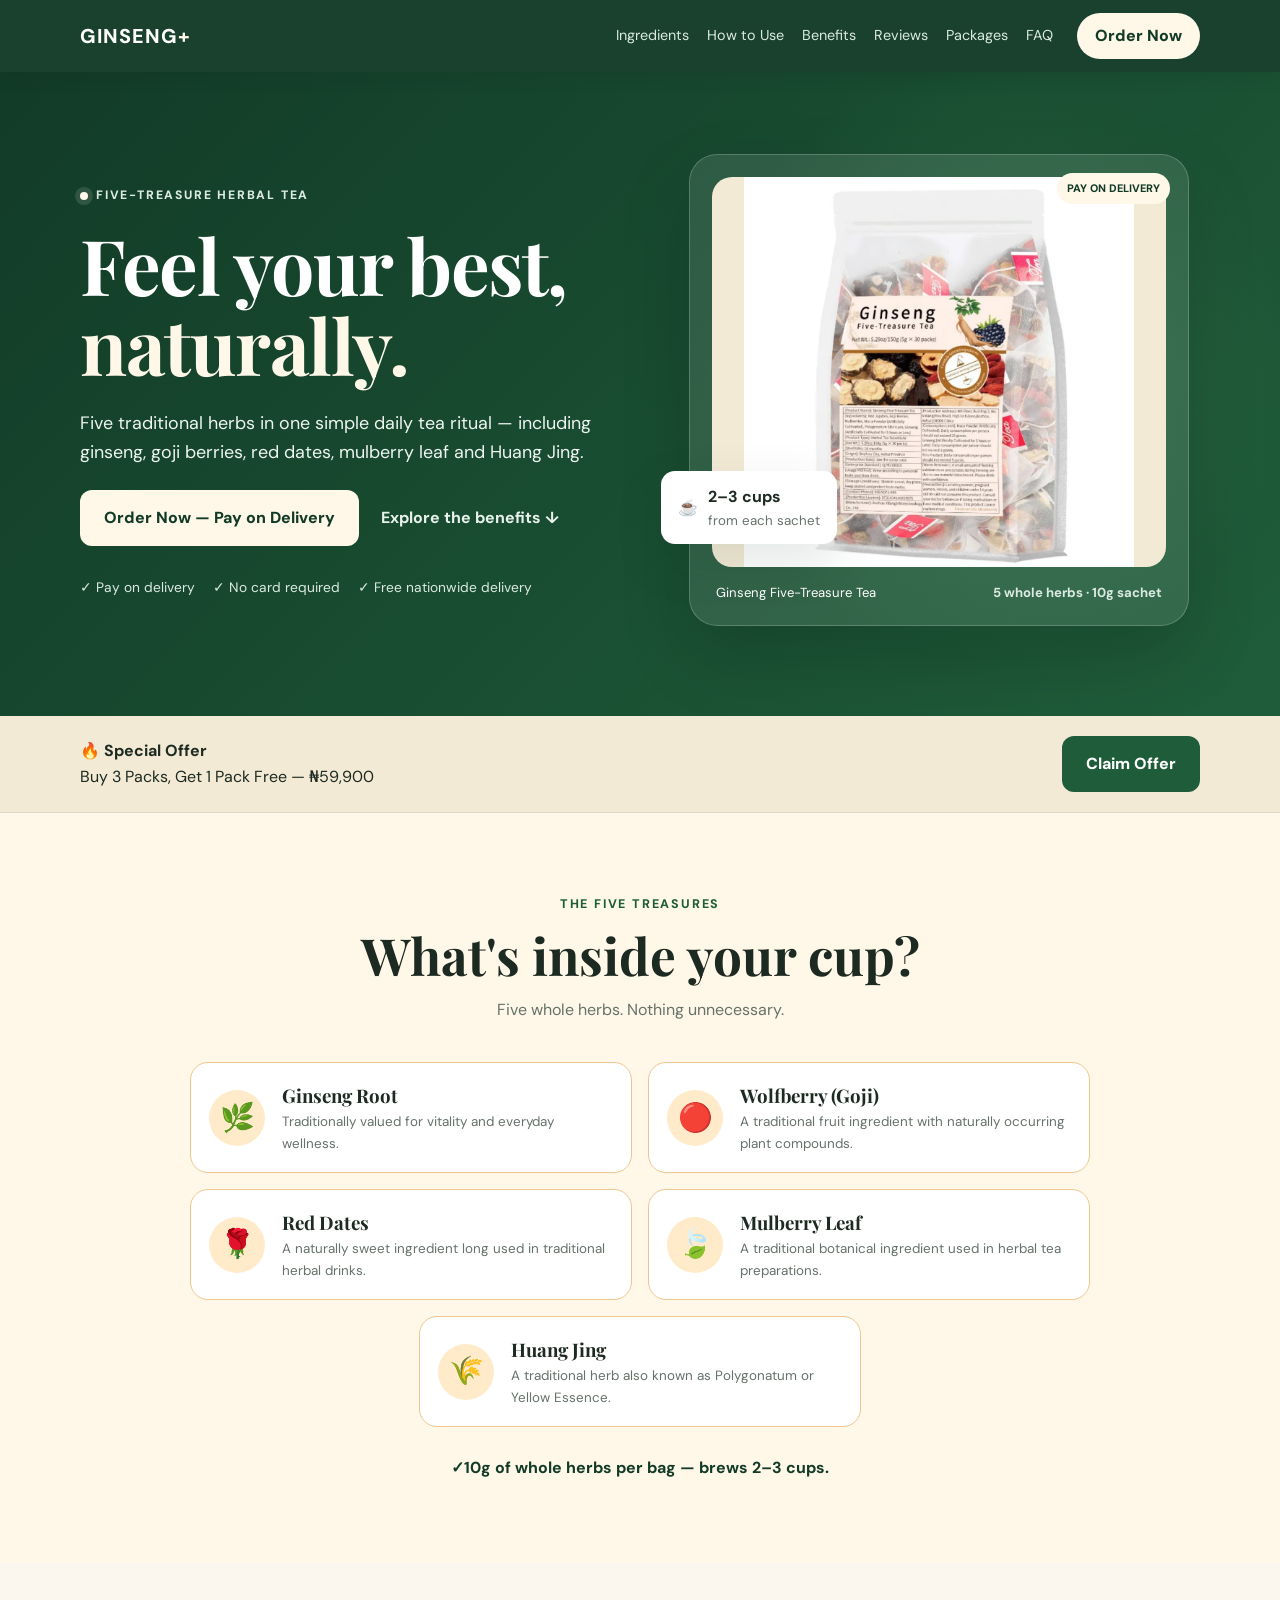
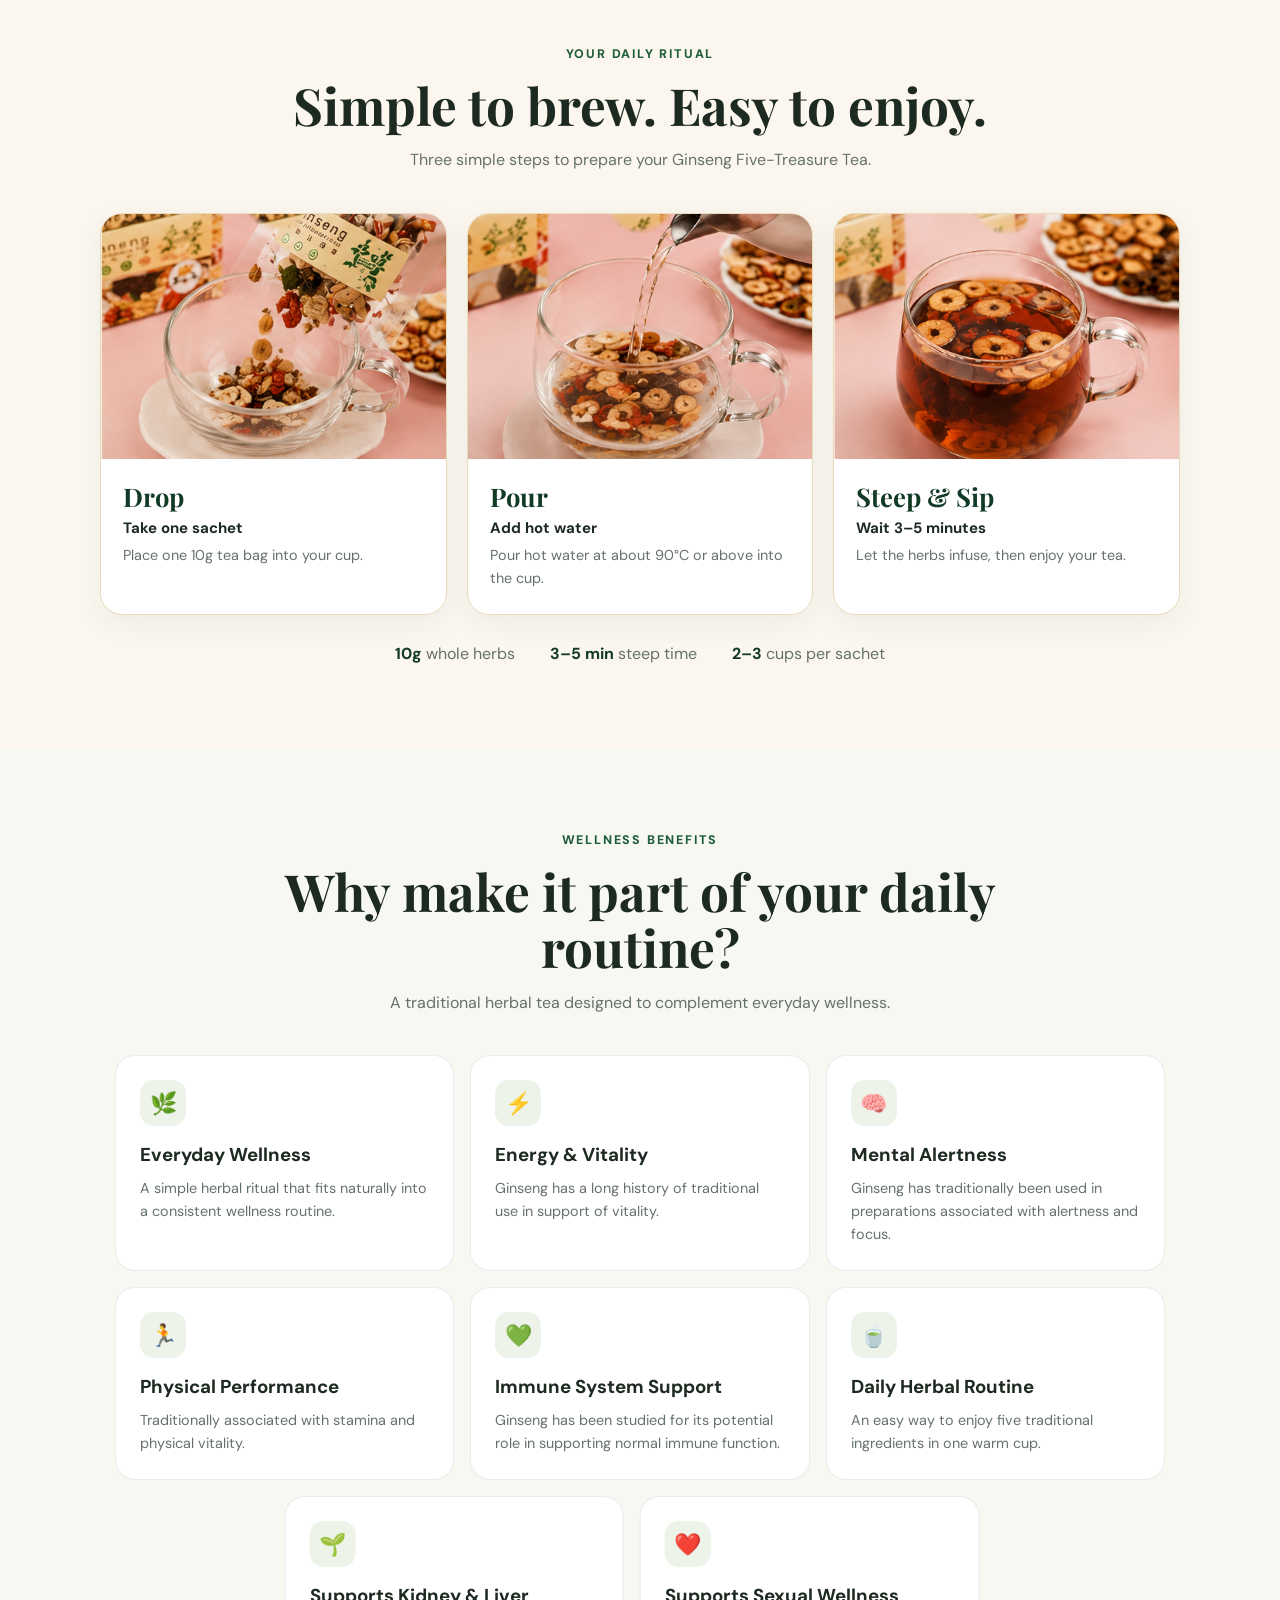
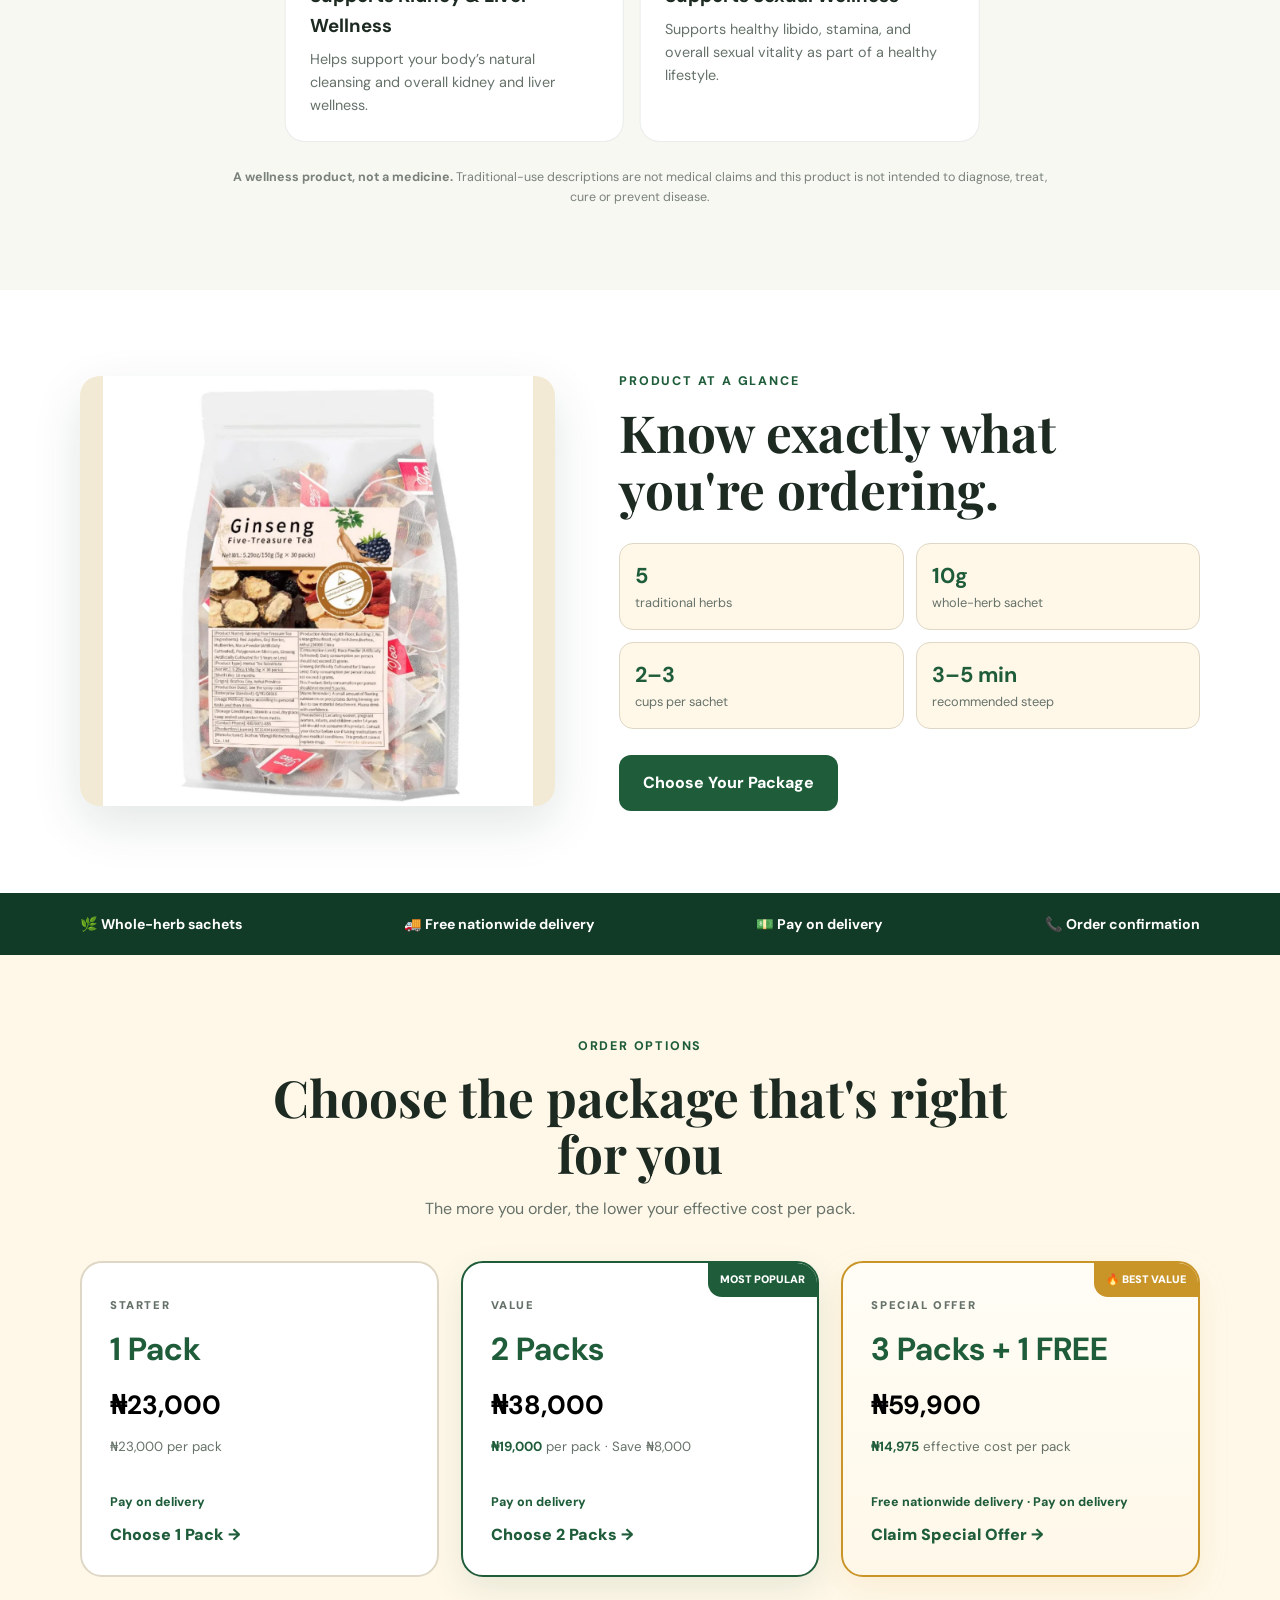
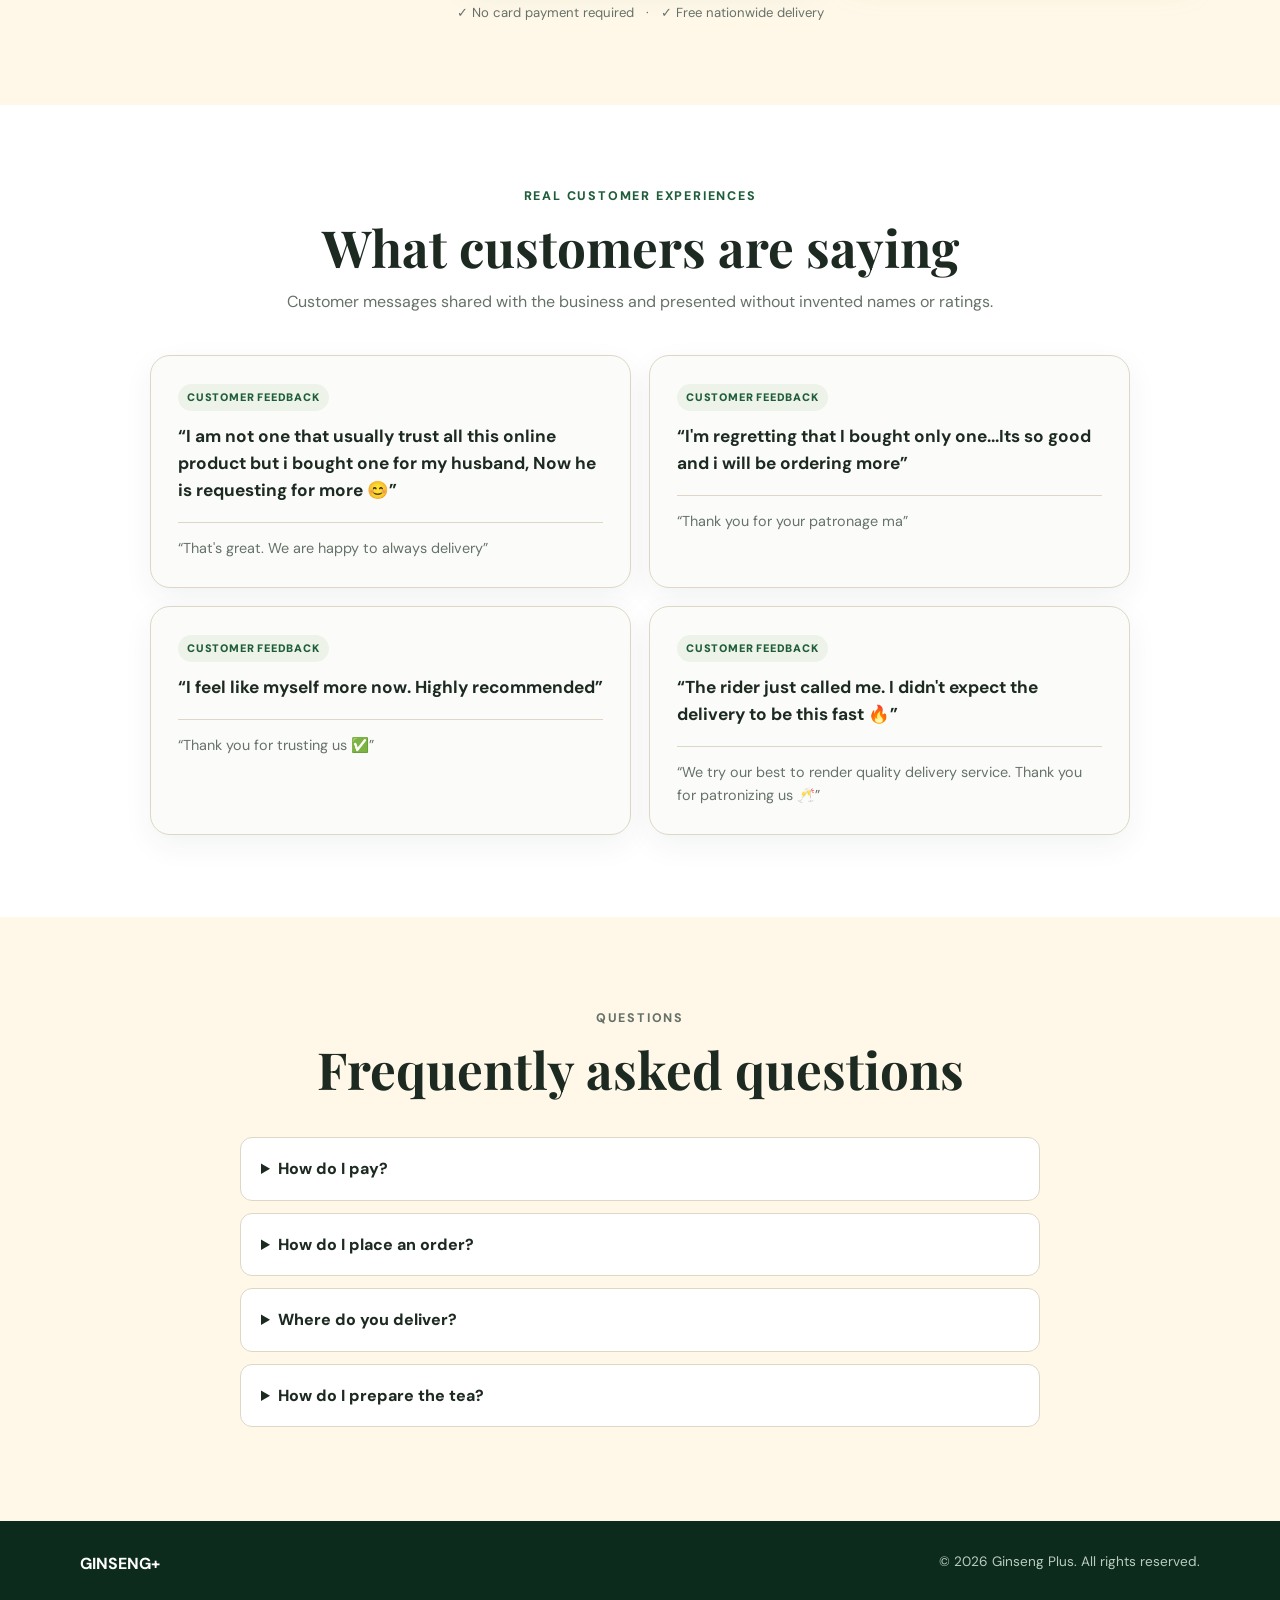
==== commit 81240d08: "Center final two benefit cards on desktop" ====
--- a/index.html
+++ b/index.html
@@ -1 +1 @@
-<!DOCTYPE html><html lang="en"><head><meta charset="UTF-8"><meta name="viewport" content="width=device-width,initial-scale=1"><meta name="description" content="Ginseng Five-Treasure Tea — five traditional herbs in a simple daily tea ritual. Free nationwide delivery and pay on delivery."><meta property="og:type" content="website"><meta property="og:title" content="Ginseng Five-Treasure Tea | Pay on Delivery"><meta property="og:description" content="Five traditional herbs in one simple daily tea ritual. Free nationwide delivery and pay on delivery."><meta property="og:image" content="assets/product.jpg"><meta name="twitter:card" content="summary_large_image"><meta name="theme-color" content="#123b27"><title>Ginseng Five-Treasure Tea | Free Delivery & Pay on Delivery</title><link rel="stylesheet" href="css/style.css?v=20"><style>.floating-trust{bottom:82px;left:-28px}@media(max-width:800px){.floating-trust{left:8px;bottom:72px}}</style></head><body><header class="site-header"><div class="container nav"><a class="logo" href="#top">GINSENG<span>+</span></a><nav class="desktop-nav" aria-label="Main navigation"><a href="#ingredients">Ingredients</a><a href="#routine">How to Use</a><a href="#health-benefits">Benefits</a><a href="#reviews">Reviews</a><a href="#packages">Packages</a><a href="#faq">FAQ</a></nav><a class="nav-cta" href="#packages" data-track="nav_order">Order Now</a></div></header><main id="top"><section class="hero"><div class="container hero-grid"><div class="hero-copy"><div class="hero-kicker"><span class="kicker-dot"></span> FIVE-TREASURE HERBAL TEA</div><h1>Feel your best, <span>naturally.</span></h1><p class="hero-text">Five traditional herbs in one simple daily tea ritual — including ginseng, goji berries, red dates, mulberry leaf and Huang Jing.</p><div class="hero-actions"><a class="btn btn-primary hero-primary" href="#packages" data-track="hero_order">Order Now <span>— Pay on Delivery</span></a><a class="text-link hero-secondary" href="#health-benefits">Explore the benefits <span>↓</span></a></div><div class="trust-row"><span>✓ Pay on delivery</span><span>✓ No card required</span><span>✓ Free nationwide delivery</span></div></div><div class="hero-visual"><div class="hero-glow"></div><div class="product-card"><div class="badge">PAY ON DELIVERY</div><img class="product-image" src="assets/product.jpg" alt="Ginseng Five-Treasure Tea product pack" fetchpriority="high"><div class="product-caption"><span>Ginseng Five-Treasure Tea</span><strong>5 whole herbs · 10g sachet</strong></div></div><div class="floating-trust"><span>☕</span><div><strong>2–3 cups</strong><small>from each sachet</small></div></div></div></div></section><section class="offer-strip"><div class="container offer"><div><strong>🔥 Special Offer</strong><br><span>Buy 3 Packs, Get 1 Pack Free — ₦59,900</span></div><button id="claimOffer" class="btn btn-secondary" type="button">Claim Offer</button></div></section><section id="ingredients" class="ingredients-section section"><div class="container"><div class="section-heading"><p class="eyebrow">THE FIVE TREASURES</p><h2>What's inside your cup?</h2><p>Five whole herbs. Nothing unnecessary.</p></div><div class="ingredient-grid"><article class="ingredient-card"><div class="ingredient-icon">🌿</div><div><h3>Ginseng Root</h3><p>Traditionally valued for vitality and everyday wellness.</p></div></article><article class="ingredient-card"><div class="ingredient-icon">🔴</div><div><h3>Wolfberry (Goji)</h3><p>A traditional fruit ingredient with naturally occurring plant compounds.</p></div></article><article class="ingredient-card"><div class="ingredient-icon">🌹</div><div><h3>Red Dates</h3><p>A naturally sweet ingredient long used in traditional herbal drinks.</p></div></article><article class="ingredient-card"><div class="ingredient-icon">🍃</div><div><h3>Mulberry Leaf</h3><p>A traditional botanical ingredient used in herbal tea preparations.</p></div></article><article class="ingredient-card"><div class="ingredient-icon">🌾</div><div><h3>Huang Jing</h3><p>A traditional herb also known as Polygonatum or Yellow Essence.</p></div></article></div><div class="ingredient-note"><span>✓</span>10g of whole herbs per bag — brews 2–3 cups.</div></div></section><section id="routine" class="routine-section section"><div class="container"><div class="routine-heading"><p class="eyebrow">YOUR DAILY RITUAL</p><h2>Simple to brew. Easy to enjoy.</h2><p>Three simple steps to prepare your Ginseng Five-Treasure Tea.</p></div><div class="routine-steps"><article class="routine-step"><div class="routine-image"></div><div class="routine-content"><h3>Drop</h3><strong>Take one sachet</strong><p>Place one 10g tea bag into your cup.</p></div></article><article class="routine-step"><div class="routine-image"></div><div class="routine-content"><h3>Pour</h3><strong>Add hot water</strong><p>Pour hot water at about 90°C or above into the cup.</p></div></article><article class="routine-step"><div class="routine-image"></div><div class="routine-content"><h3>Steep &amp; Sip</h3><strong>Wait 3–5 minutes</strong><p>Let the herbs infuse, then enjoy your tea.</p></div></article></div><div class="routine-meta"><span><b>10g</b> whole herbs</span><span><b>3–5 min</b> steep time</span><span><b>2–3</b> cups per sachet</span></div></div></section><section id="health-benefits" class="health-benefits section"><div class="container"><div class="section-heading"><p class="eyebrow">WELLNESS BENEFITS</p><h2>Why make it part of your daily routine?</h2><p>A traditional herbal tea designed to complement everyday wellness.</p></div><div class="benefit-grid"><article class="benefit-card"><div class="benefit-icon">🌿</div><h3>Everyday Wellness</h3><p>A simple herbal ritual that fits naturally into a consistent wellness routine.</p></article><article class="benefit-card"><div class="benefit-icon">⚡</div><h3>Energy &amp; Vitality</h3><p>Ginseng has a long history of traditional use in support of vitality.</p></article><article class="benefit-card"><div class="benefit-icon">🧠</div><h3>Mental Alertness</h3><p>Ginseng has traditionally been used in preparations associated with alertness and focus.</p></article><article class="benefit-card"><div class="benefit-icon">🏃</div><h3>Physical Performance</h3><p>Traditionally associated with stamina and physical vitality.</p></article><article class="benefit-card"><div class="benefit-icon">💚</div><h3>Immune System Support</h3><p>Ginseng has been studied for its potential role in supporting normal immune function.</p></article><article class="benefit-card"><div class="benefit-icon">🍵</div><h3>Daily Herbal Routine</h3><p>An easy way to enjoy five traditional ingredients in one warm cup.</p></article><article class="benefit-card"><div class="benefit-icon">🌱</div><h3>Supports Kidney &amp; Liver Wellness</h3><p>Helps support your body’s natural cleansing and overall kidney and liver wellness.</p></article><article class="benefit-card"><div class="benefit-icon">❤️</div><h3>Supports Sexual Wellness</h3><p>Supports healthy libido, stamina, and overall sexual vitality as part of a healthy lifestyle.</p></article></div><p class="benefit-disclaimer"><strong>A wellness product, not a medicine.</strong> Traditional-use descriptions are not medical claims and this product is not intended to diagnose, treat, cure or prevent disease.</p></div></section><section class="product-section section"><div class="container product-grid"><img class="product-image product-image-large" src="assets/product.jpg" alt="Ginseng Five-Treasure Tea pack" loading="lazy"><div><p class="eyebrow">PRODUCT AT A GLANCE</p><h2>Know exactly what you're ordering.</h2><div class="product-facts"><div><strong>5</strong><span>traditional herbs</span></div><div><strong>10g</strong><span>whole-herb sachet</span></div><div><strong>2–3</strong><span>cups per sachet</span></div><div><strong>3–5 min</strong><span>recommended steep</span></div></div><a class="btn btn-secondary" href="#packages">Choose Your Package</a></div></div></section><section class="pre-package-trust"><div class="container trust-strip"><span>🌿 Whole-herb sachets</span><span>🚚 Free nationwide delivery</span><span>💵 Pay on delivery</span><span>📞 Order confirmation</span></div></section><section id="packages" class="packages section"><div class="container"><div class="section-heading"><p class="eyebrow">ORDER OPTIONS</p><h2>Choose the package that's right for you</h2><p>The more you order, the lower your effective cost per pack.</p></div><div class="package-grid"><button class="package" data-package="1 Pack — ₦23,000"><span class="package-label">STARTER</span><strong>1 Pack</strong><b>₦23,000</b><small>₦23,000 per pack</small><em>Pay on delivery</em><span class="package-cta">Choose 1 Pack →</span></button><button class="package popular" data-package="2 Packs — ₦38,000"><span class="popular-badge">MOST POPULAR</span><span class="package-label">VALUE</span><strong>2 Packs</strong><b>₦38,000</b><small><b class="unit-price">₦19,000</b> per pack · Save ₦8,000</small><em>Pay on delivery</em><span class="package-cta">Choose 2 Packs →</span></button><button id="special-offer" class="package special" data-package="3 Packs + 1 Free — ₦59,900"><span class="special-badge">🔥 BEST VALUE</span><span class="package-label">SPECIAL OFFER</span><strong>3 Packs <span>+ 1 FREE</span></strong><b>₦59,900</b><small><b class="unit-price">₦14,975</b> effective cost per pack</small><em>Free nationwide delivery · Pay on delivery</em><span class="package-cta">Claim Special Offer →</span></button></div><p class="package-note">✓ No card payment required &nbsp; · &nbsp; ✓ Free nationwide delivery</p></div></section><section id="reviews" class="reviews section"><div class="container"><div class="section-heading"><p class="eyebrow">REAL CUSTOMER EXPERIENCES</p><h2>What customers are saying</h2><p>Customer messages shared with the business and presented without invented names or ratings.</p></div><div class="reviews-grid"><article class="customer-review"><span class="review-label">CUSTOMER FEEDBACK</span><p class="review-message">“I am not one that usually trust all this online product but i bought one for my husband, Now he is requesting for more 😊”</p><p class="review-response">“That's great. We are happy to always delivery”</p></article><article class="customer-review"><span class="review-label">CUSTOMER FEEDBACK</span><p class="review-message">“I'm regretting that I bought only one...Its so good and i will be ordering more”</p><p class="review-response">“Thank you for your patronage ma”</p></article><article class="customer-review"><span class="review-label">CUSTOMER FEEDBACK</span><p class="review-message">“I feel like myself more now. Highly recommended”</p><p class="review-response">“Thank you for trusting us ✅”</p></article><article class="customer-review customer-review--last"><span class="review-label">CUSTOMER FEEDBACK</span><p class="review-message">“The rider just called me. I didn't expect the delivery to be this fast 🔥”</p><p class="review-response">“We try our best to render quality delivery service. Thank you for patronizing us 🥂”</p></article></div></div></section><section id="faq" class="faq section"><div class="container narrow"><div class="section-heading"><p class="eyebrow">QUESTIONS</p><h2>Frequently asked questions</h2></div><details><summary>How do I pay?</summary><p>You pay when your order is delivered. No card payment is required on this website.</p></details><details><summary>How do I place an order?</summary><p>Select a pack, complete your delivery details, and submit the order. Your order can then be confirmed by our team.</p></details><details><summary>Where do you deliver?</summary><p>We offer free delivery nationwide.</p></details><details><summary>How do I prepare the tea?</summary><p>Place one sachet in a cup, add hot water, allow it to steep for 3–5 minutes, then enjoy.</p></details></div></section></main><div id="mobilePurchaseBar" class="mobile-purchase-bar"><div><small>From</small><strong>₦23,000</strong><span> · Pay on delivery</span></div><a href="#packages">Order Now →</a></div><footer><div class="container footer"><strong>GINSENG+</strong><p>© 2026 Ginseng Plus. All rights reserved.</p></div></footer><script src="js/script.js?v=30" defer></script><script src="js/routine-carousel.js?v=30" defer></script></body></html>+<!DOCTYPE html><html lang="en"><head><meta charset="UTF-8"><meta name="viewport" content="width=device-width,initial-scale=1"><meta name="description" content="Ginseng Five-Treasure Tea — five traditional herbs in a simple daily tea ritual. Free nationwide delivery and pay on delivery."><meta property="og:type" content="website"><meta property="og:title" content="Ginseng Five-Treasure Tea | Pay on Delivery"><meta property="og:description" content="Five traditional herbs in one simple daily tea ritual. Free nationwide delivery and pay on delivery."><meta property="og:image" content="assets/product.jpg"><meta name="twitter:card" content="summary_large_image"><meta name="theme-color" content="#123b27"><title>Ginseng Five-Treasure Tea | Free Delivery & Pay on Delivery</title><link rel="stylesheet" href="css/style.css?v=20"><style>.floating-trust{bottom:82px;left:-28px}@media(min-width:801px){.benefit-grid .benefit-card:nth-last-child(2){grid-column:1/2;transform:translateX(50%)}.benefit-grid .benefit-card:last-child{grid-column:2/3;transform:translateX(50%)}}@media(max-width:800px){.floating-trust{left:8px;bottom:72px}}</style></head><body><header class="site-header"><div class="container nav"><a class="logo" href="#top">GINSENG<span>+</span></a><nav class="desktop-nav" aria-label="Main navigation"><a href="#ingredients">Ingredients</a><a href="#routine">How to Use</a><a href="#health-benefits">Benefits</a><a href="#reviews">Reviews</a><a href="#packages">Packages</a><a href="#faq">FAQ</a></nav><a class="nav-cta" href="#packages" data-track="nav_order">Order Now</a></div></header><main id="top"><section class="hero"><div class="container hero-grid"><div class="hero-copy"><div class="hero-kicker"><span class="kicker-dot"></span> FIVE-TREASURE HERBAL TEA</div><h1>Feel your best, <span>naturally.</span></h1><p class="hero-text">Five traditional herbs in one simple daily tea ritual — including ginseng, goji berries, red dates, mulberry leaf and Huang Jing.</p><div class="hero-actions"><a class="btn btn-primary hero-primary" href="#packages" data-track="hero_order">Order Now <span>— Pay on Delivery</span></a><a class="text-link hero-secondary" href="#health-benefits">Explore the benefits <span>↓</span></a></div><div class="trust-row"><span>✓ Pay on delivery</span><span>✓ No card required</span><span>✓ Free nationwide delivery</span></div></div><div class="hero-visual"><div class="hero-glow"></div><div class="product-card"><div class="badge">PAY ON DELIVERY</div><img class="product-image" src="assets/product.jpg" alt="Ginseng Five-Treasure Tea product pack" fetchpriority="high"><div class="product-caption"><span>Ginseng Five-Treasure Tea</span><strong>5 whole herbs · 10g sachet</strong></div></div><div class="floating-trust"><span>☕</span><div><strong>2–3 cups</strong><small>from each sachet</small></div></div></div></div></section><section class="offer-strip"><div class="container offer"><div><strong>🔥 Special Offer</strong><br><span>Buy 3 Packs, Get 1 Pack Free — ₦59,900</span></div><button id="claimOffer" class="btn btn-secondary" type="button">Claim Offer</button></div></section><section id="ingredients" class="ingredients-section section"><div class="container"><div class="section-heading"><p class="eyebrow">THE FIVE TREASURES</p><h2>What's inside your cup?</h2><p>Five whole herbs. Nothing unnecessary.</p></div><div class="ingredient-grid"><article class="ingredient-card"><div class="ingredient-icon">🌿</div><div><h3>Ginseng Root</h3><p>Traditionally valued for vitality and everyday wellness.</p></div></article><article class="ingredient-card"><div class="ingredient-icon">🔴</div><div><h3>Wolfberry (Goji)</h3><p>A traditional fruit ingredient with naturally occurring plant compounds.</p></div></article><article class="ingredient-card"><div class="ingredient-icon">🌹</div><div><h3>Red Dates</h3><p>A naturally sweet ingredient long used in traditional herbal drinks.</p></div></article><article class="ingredient-card"><div class="ingredient-icon">🍃</div><div><h3>Mulberry Leaf</h3><p>A traditional botanical ingredient used in herbal tea preparations.</p></div></article><article class="ingredient-card"><div class="ingredient-icon">🌾</div><div><h3>Huang Jing</h3><p>A traditional herb also known as Polygonatum or Yellow Essence.</p></div></article></div><div class="ingredient-note"><span>✓</span>10g of whole herbs per bag — brews 2–3 cups.</div></div></section><section id="routine" class="routine-section section"><div class="container"><div class="routine-heading"><p class="eyebrow">YOUR DAILY RITUAL</p><h2>Simple to brew. Easy to enjoy.</h2><p>Three simple steps to prepare your Ginseng Five-Treasure Tea.</p></div><div class="routine-steps"><article class="routine-step"><div class="routine-image"></div><div class="routine-content"><h3>Drop</h3><strong>Take one sachet</strong><p>Place one 10g tea bag into your cup.</p></div></article><article class="routine-step"><div class="routine-image"></div><div class="routine-content"><h3>Pour</h3><strong>Add hot water</strong><p>Pour hot water at about 90°C or above into the cup.</p></div></article><article class="routine-step"><div class="routine-image"></div><div class="routine-content"><h3>Steep &amp; Sip</h3><strong>Wait 3–5 minutes</strong><p>Let the herbs infuse, then enjoy your tea.</p></div></article></div><div class="routine-meta"><span><b>10g</b> whole herbs</span><span><b>3–5 min</b> steep time</span><span><b>2–3</b> cups per sachet</span></div></div></section><section id="health-benefits" class="health-benefits section"><div class="container"><div class="section-heading"><p class="eyebrow">WELLNESS BENEFITS</p><h2>Why make it part of your daily routine?</h2><p>A traditional herbal tea designed to complement everyday wellness.</p></div><div class="benefit-grid"><article class="benefit-card"><div class="benefit-icon">🌿</div><h3>Everyday Wellness</h3><p>A simple herbal ritual that fits naturally into a consistent wellness routine.</p></article><article class="benefit-card"><div class="benefit-icon">⚡</div><h3>Energy &amp; Vitality</h3><p>Ginseng has a long history of traditional use in support of vitality.</p></article><article class="benefit-card"><div class="benefit-icon">🧠</div><h3>Mental Alertness</h3><p>Ginseng has traditionally been used in preparations associated with alertness and focus.</p></article><article class="benefit-card"><div class="benefit-icon">🏃</div><h3>Physical Performance</h3><p>Traditionally associated with stamina and physical vitality.</p></article><article class="benefit-card"><div class="benefit-icon">💚</div><h3>Immune System Support</h3><p>Ginseng has been studied for its potential role in supporting normal immune function.</p></article><article class="benefit-card"><div class="benefit-icon">🍵</div><h3>Daily Herbal Routine</h3><p>An easy way to enjoy five traditional ingredients in one warm cup.</p></article><article class="benefit-card"><div class="benefit-icon">🌱</div><h3>Supports Kidney &amp; Liver Wellness</h3><p>Helps support your body’s natural cleansing and overall kidney and liver wellness.</p></article><article class="benefit-card"><div class="benefit-icon">❤️</div><h3>Supports Sexual Wellness</h3><p>Supports healthy libido, stamina, and overall sexual vitality as part of a healthy lifestyle.</p></article></div><p class="benefit-disclaimer"><strong>A wellness product, not a medicine.</strong> Traditional-use descriptions are not medical claims and this product is not intended to diagnose, treat, cure or prevent disease.</p></div></section><section class="product-section section"><div class="container product-grid"><img class="product-image product-image-large" src="assets/product.jpg" alt="Ginseng Five-Treasure Tea pack" loading="lazy"><div><p class="eyebrow">PRODUCT AT A GLANCE</p><h2>Know exactly what you're ordering.</h2><div class="product-facts"><div><strong>5</strong><span>traditional herbs</span></div><div><strong>10g</strong><span>whole-herb sachet</span></div><div><strong>2–3</strong><span>cups per sachet</span></div><div><strong>3–5 min</strong><span>recommended steep</span></div></div><a class="btn btn-secondary" href="#packages">Choose Your Package</a></div></div></section><section class="pre-package-trust"><div class="container trust-strip"><span>🌿 Whole-herb sachets</span><span>🚚 Free nationwide delivery</span><span>💵 Pay on delivery</span><span>📞 Order confirmation</span></div></section><section id="packages" class="packages section"><div class="container"><div class="section-heading"><p class="eyebrow">ORDER OPTIONS</p><h2>Choose the package that's right for you</h2><p>The more you order, the lower your effective cost per pack.</p></div><div class="package-grid"><button class="package" data-package="1 Pack — ₦23,000"><span class="package-label">STARTER</span><strong>1 Pack</strong><b>₦23,000</b><small>₦23,000 per pack</small><em>Pay on delivery</em><span class="package-cta">Choose 1 Pack →</span></button><button class="package popular" data-package="2 Packs — ₦38,000"><span class="popular-badge">MOST POPULAR</span><span class="package-label">VALUE</span><strong>2 Packs</strong><b>₦38,000</b><small><b class="unit-price">₦19,000</b> per pack · Save ₦8,000</small><em>Pay on delivery</em><span class="package-cta">Choose 2 Packs →</span></button><button id="special-offer" class="package special" data-package="3 Packs + 1 Free — ₦59,900"><span class="special-badge">🔥 BEST VALUE</span><span class="package-label">SPECIAL OFFER</span><strong>3 Packs <span>+ 1 FREE</span></strong><b>₦59,900</b><small><b class="unit-price">₦14,975</b> effective cost per pack</small><em>Free nationwide delivery · Pay on delivery</em><span class="package-cta">Claim Special Offer →</span></button></div><p class="package-note">✓ No card payment required &nbsp; · &nbsp; ✓ Free nationwide delivery</p></div></section><section id="reviews" class="reviews section"><div class="container"><div class="section-heading"><p class="eyebrow">REAL CUSTOMER EXPERIENCES</p><h2>What customers are saying</h2><p>Customer messages shared with the business and presented without invented names or ratings.</p></div><div class="reviews-grid"><article class="customer-review"><span class="review-label">CUSTOMER FEEDBACK</span><p class="review-message">“I am not one that usually trust all this online product but i bought one for my husband, Now he is requesting for more 😊”</p><p class="review-response">“That's great. We are happy to always delivery”</p></article><article class="customer-review"><span class="review-label">CUSTOMER FEEDBACK</span><p class="review-message">“I'm regretting that I bought only one...Its so good and i will be ordering more”</p><p class="review-response">“Thank you for your patronage ma”</p></article><article class="customer-review"><span class="review-label">CUSTOMER FEEDBACK</span><p class="review-message">“I feel like myself more now. Highly recommended”</p><p class="review-response">“Thank you for trusting us ✅”</p></article><article class="customer-review customer-review--last"><span class="review-label">CUSTOMER FEEDBACK</span><p class="review-message">“The rider just called me. I didn't expect the delivery to be this fast 🔥”</p><p class="review-response">“We try our best to render quality delivery service. Thank you for patronizing us 🥂”</p></article></div></div></section><section id="faq" class="faq section"><div class="container narrow"><div class="section-heading"><p class="eyebrow">QUESTIONS</p><h2>Frequently asked questions</h2></div><details><summary>How do I pay?</summary><p>You pay when your order is delivered. No card payment is required on this website.</p></details><details><summary>How do I place an order?</summary><p>Select a pack, complete your delivery details, and submit the order. Your order can then be confirmed by our team.</p></details><details><summary>Where do you deliver?</summary><p>We offer free delivery nationwide.</p></details><details><summary>How do I prepare the tea?</summary><p>Place one sachet in a cup, add hot water, allow it to steep for 3–5 minutes, then enjoy.</p></details></div></section></main><div id="mobilePurchaseBar" class="mobile-purchase-bar"><div><small>From</small><strong>₦23,000</strong><span> · Pay on delivery</span></div><a href="#packages">Order Now →</a></div><footer><div class="container footer"><strong>GINSENG+</strong><p>© 2026 Ginseng Plus. All rights reserved.</p></div></footer><script src="js/script.js?v=30" defer></script><script src="js/routine-carousel.js?v=30" defer></script></body></html>
